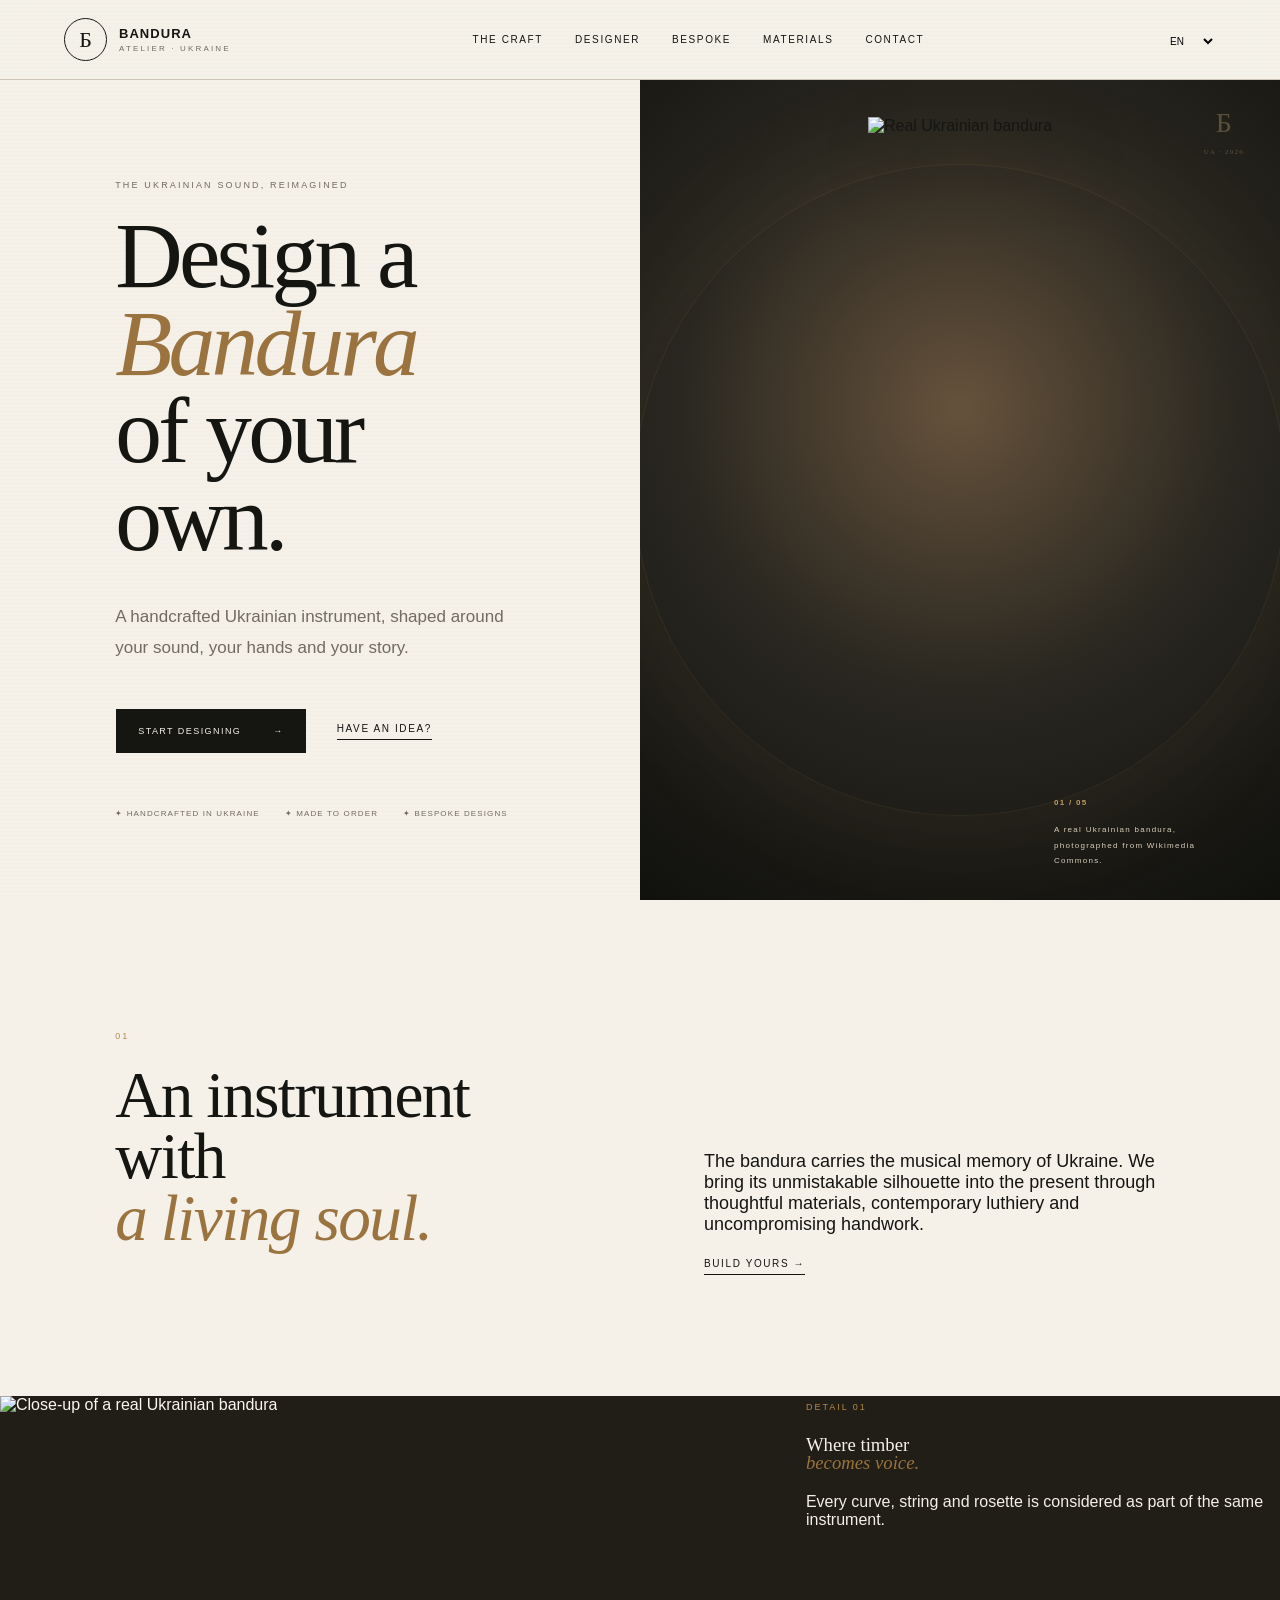
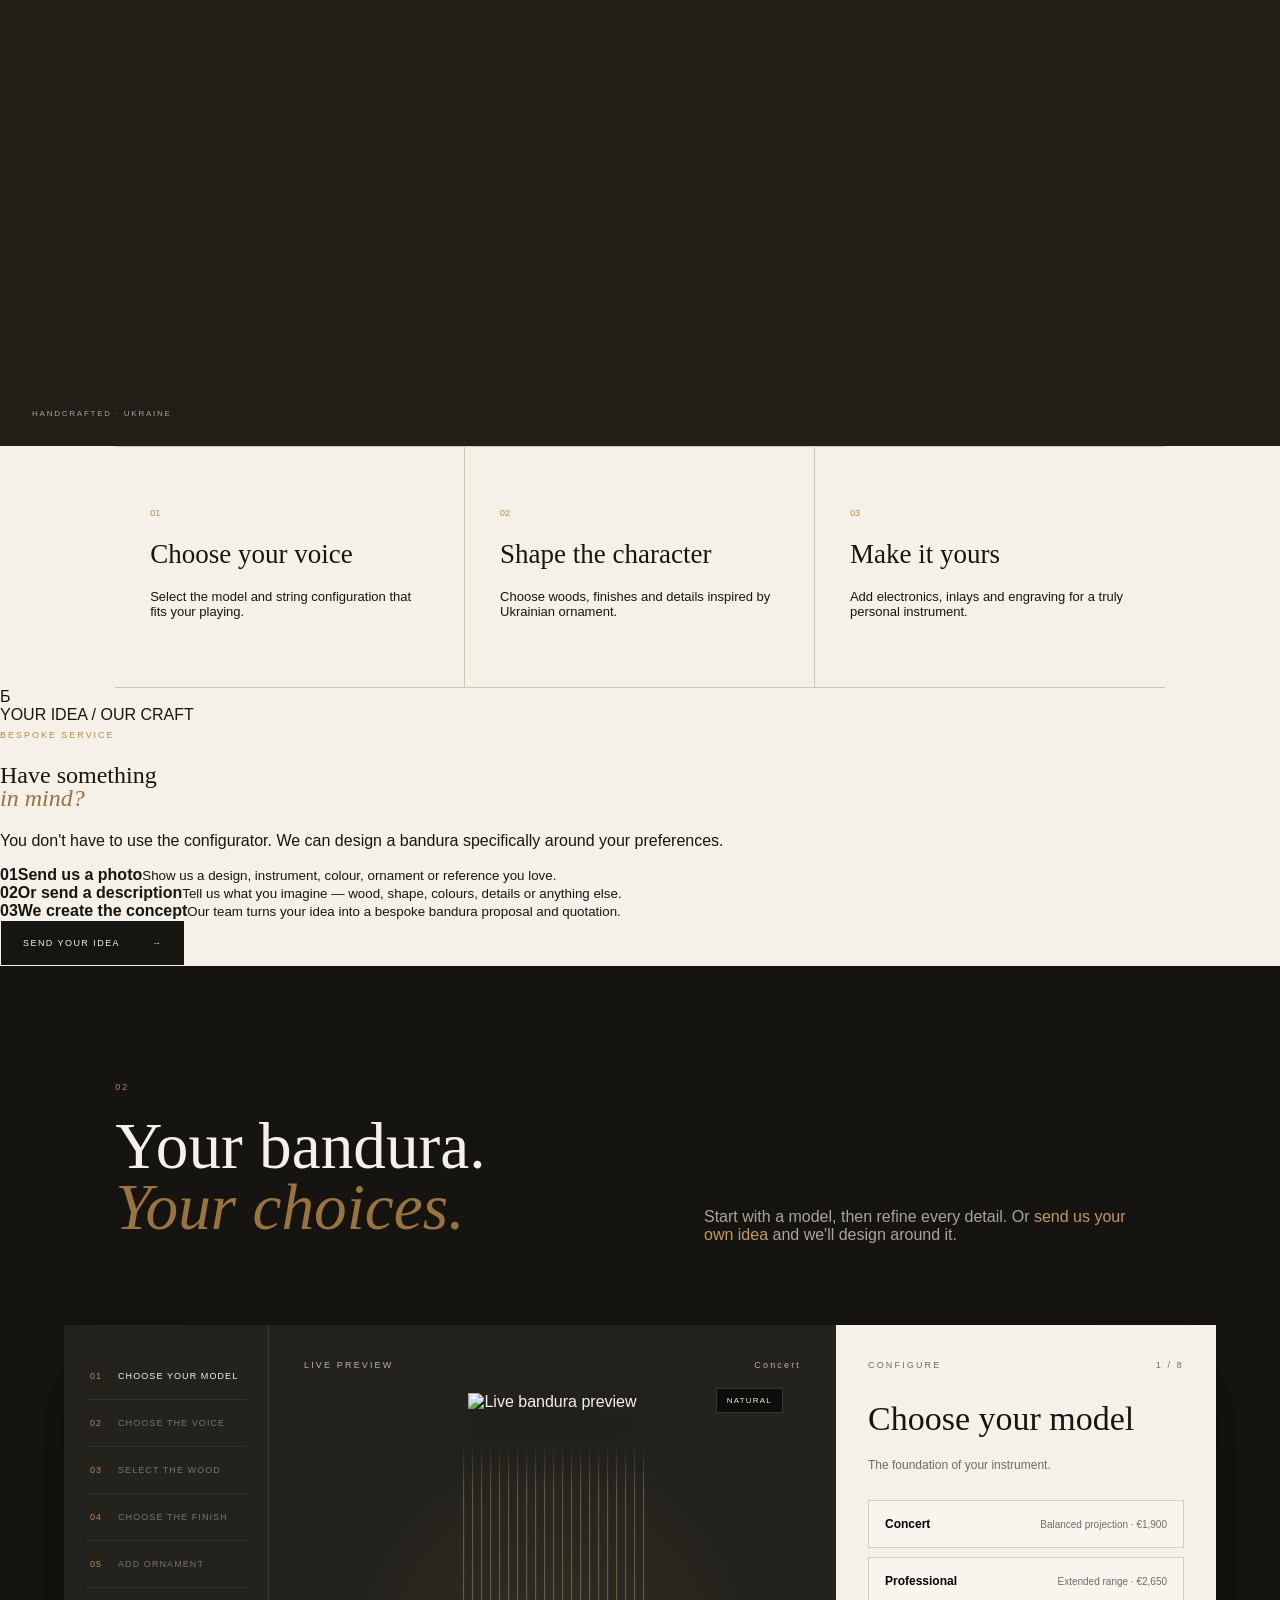
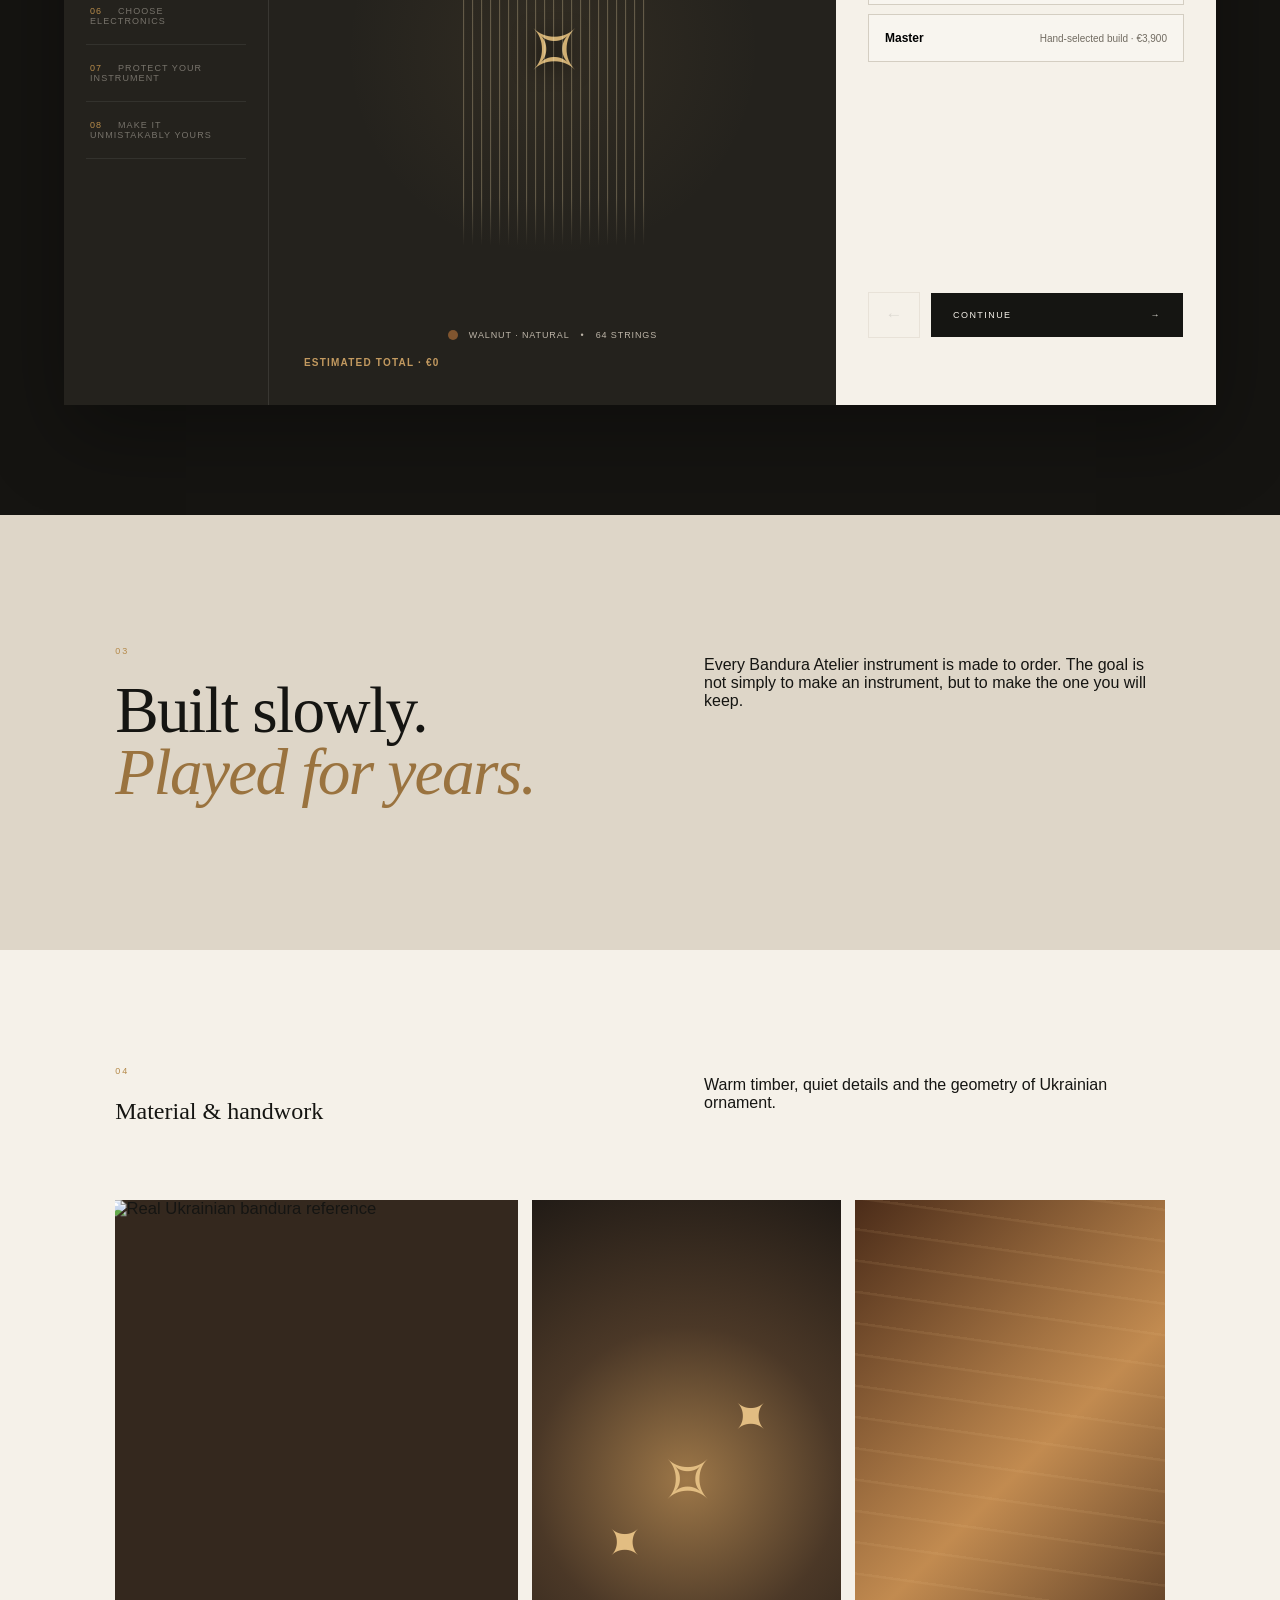
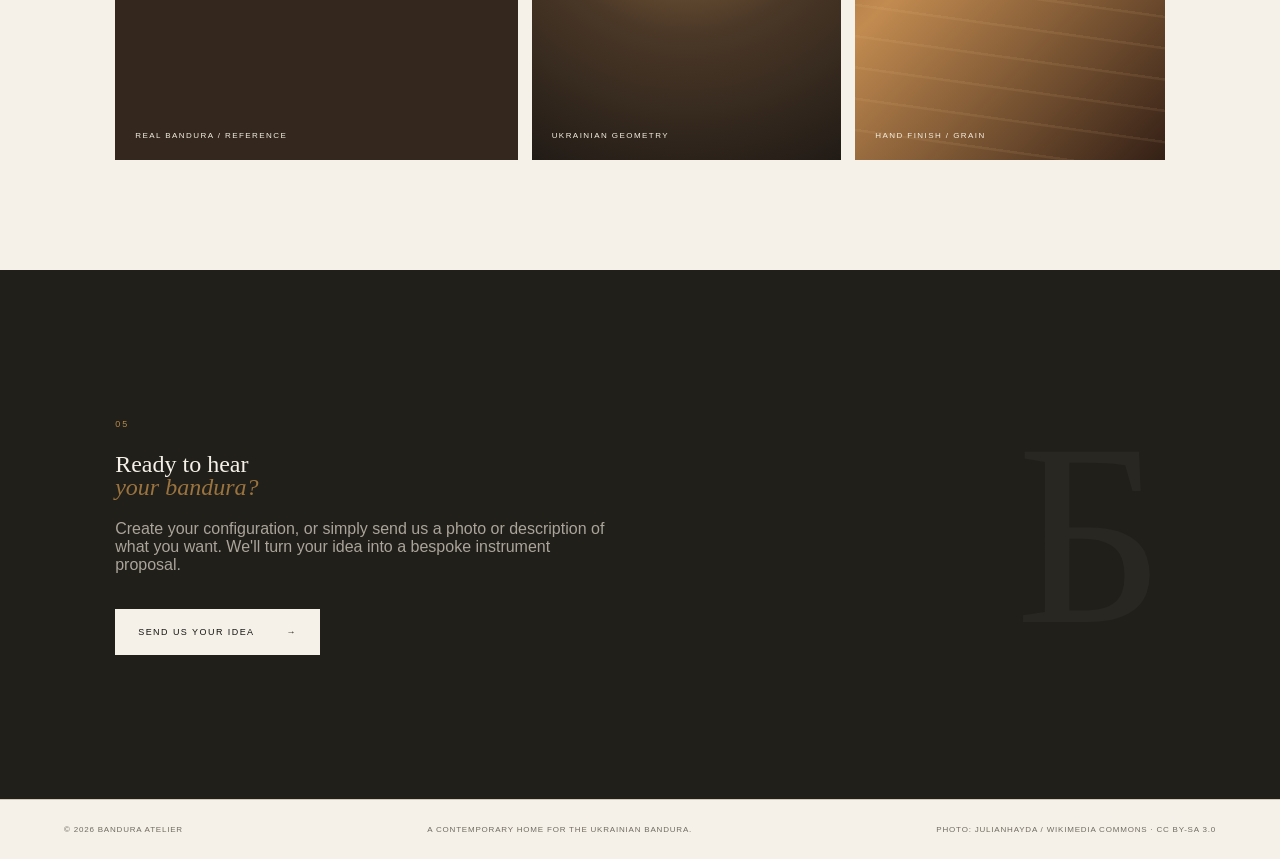
==== index.html @ 43115964 "Enable accessible configurator step focus" ====
<!doctype html><html lang="en" dir="ltr"><head><meta charset="UTF-8"><meta name="viewport" content="width=device-width,initial-scale=1"><meta name="theme-color" content="#151512"><meta name="description" content="Bandura Atelier — bespoke handcrafted Ukrainian banduras designed around you."><title>Bandura Atelier — Bespoke Ukrainian Banduras</title><link rel="preconnect" href="https://fonts.googleapis.com"><link rel="preconnect" href="https://fonts.gstatic.com" crossorigin><link rel="preconnect" href="https://commons.wikimedia.org"><link rel="dns-prefetch" href="//commons.wikimedia.org"><link rel="stylesheet" href="styles.css"><link rel="stylesheet" href="configurator-live.css"><link rel="stylesheet" href="configurator-materials.css"></head><body><header class="topbar"><a class="brand" href="#top"><span class="brand-mark">Б</span><span><b>BANDURA</b><small>ATELIER · UKRAINE</small></span></a><nav><a href="#story">The craft</a><a href="#designer">Designer</a><a href="#bespoke">Bespoke</a><a href="#gallery">Materials</a><a href="#contact">Contact</a></nav><div class="actions"><select id="language" aria-label="Language"><option value="en">EN</option><option value="uk">UA</option><option value="es">ES</option><option value="it">IT</option><option value="fr">FR</option><option value="de">DE</option><option value="zh">中文</option><option value="ja">日本語</option><option value="he">עברית</option></select><button id="menuBtn" aria-label="Open menu" aria-controls="mobileNav" aria-expanded="false">☰</button></div></header><main id="top"><section class="hero"><div class="hero-copy"><span class="eyebrow">THE UKRAINIAN SOUND, REIMAGINED</span><h1>Design a<br><em>Bandura</em><br>of your own.</h1><p>A handcrafted Ukrainian instrument, shaped around your sound, your hands and your story.</p><div class="hero-buttons"><a class="btn primary" href="#designer">Start designing <span>→</span></a><a class="text-link" href="#bespoke">Have an idea?</a></div><div class="hero-meta"><span>✦ Handcrafted in Ukraine</span><span>✦ Made to order</span><span>✦ Bespoke designs</span></div></div><div class="hero-art"><div class="hero-frame"><img src="https://commons.wikimedia.org/wiki/Special:FilePath/Chernihiv-style_bandura.jpg?width=1200" alt="Real Ukrainian bandura" loading="eager" decoding="async" fetchpriority="high"></div><div class="hero-caption"><b>01 / 05</b><span>A real Ukrainian bandura, photographed from Wikimedia Commons.</span></div><div class="hero-stamp">Б<br><small>UA · 2026</small></div></div></section><section class="manifesto" id="story"><div><span class="section-no">01</span><h2>An instrument with<br><em>a living soul.</em></h2></div><div class="manifesto-copy"><p>The bandura carries the musical memory of Ukraine. We bring its unmistakable silhouette into the present through thoughtful materials, contemporary luthiery and uncompromising handwork.</p><a class="arrow-link" href="#designer">Build yours →</a></div></section><section class="editorial-image"><div class="editorial-photo"><img src="https://commons.wikimedia.org/wiki/Special:FilePath/Chernihiv_Bandura3.jpg?width=1600" alt="Close-up of a real Ukrainian bandura" loading="lazy" decoding="async"></div><div class="editorial-note"><span class="section-no">DETAIL 01</span><h3>Where timber<br><em>becomes voice.</em></h3><p>Every curve, string and rosette is considered as part of the same instrument.</p></div></section><section class="features"><article><span>01</span><h3>Choose your voice</h3><p>Select the model and string configuration that fits your playing.</p></article><article><span>02</span><h3>Shape the character</h3><p>Choose woods, finishes and details inspired by Ukrainian ornament.</p></article><article><span>03</span><h3>Make it yours</h3><p>Add electronics, inlays and engraving for a truly personal instrument.</p></article></section><section class="bespoke" id="bespoke"><div class="bespoke-art"><div class="bespoke-lines"></div><div class="bespoke-symbol">Б</div><span>YOUR IDEA / OUR CRAFT</span></div><div class="bespoke-copy"><span class="section-no">BESPOKE SERVICE</span><h2>Have something<br><em>in mind?</em></h2><p>You don't have to use the configurator. We can design a bandura specifically around your preferences.</p><div class="bespoke-steps"><div><b>01</b><span><strong>Send us a photo</strong><small>Show us a design, instrument, colour, ornament or reference you love.</small></span></div><div><b>02</b><span><strong>Or send a description</strong><small>Tell us what you imagine — wood, shape, colours, details or anything else.</small></span></div><div><b>03</b><span><strong>We create the concept</strong><small>Our team turns your idea into a bespoke bandura proposal and quotation.</small></span></div></div><a class="btn primary" href="mailto:atelier@bandura-atelier.com?subject=Bespoke%20Bandura%20Design">Send your idea <span>→</span></a></div></section><section class="designer" id="designer"><div class="designer-head"><div><span class="section-no">02</span><h2>Your bandura.<br><em>Your choices.</em></h2></div><p>Start with a model, then refine every detail. Or <a href="#bespoke" style="color:#c39a60">send us your own idea</a> and we'll design around it.</p></div><div class="designer-grid"><aside class="steps" id="steps"></aside><div class="preview-panel"><div class="preview-label"><span>LIVE PREVIEW</span><span id="modelLabel">Concert</span></div><div class="instrument-card"><div class="preview-orb"></div><img id="previewImage" src="https://commons.wikimedia.org/wiki/Special:FilePath/Chernihiv-style_bandura.jpg?width=1200" alt="Live bandura preview" loading="eager" decoding="async"><div class="preview-custom" aria-hidden="true"></div></div><div class="finish-caption"><i id="finishDot"></i><span id="finishName">Walnut · Natural</span><span>•</span><span id="stringCount">64 strings</span></div></div><aside class="config"><div class="config-top"><span>CONFIGURE</span><span id="stepCounter">1 / 8</span></div><div id="configContent"></div><div class="config-footer"><button class="back" id="backBtn" aria-label="Previous">←</button><button class="btn primary next" id="nextBtn"><span>Continue</span><span>→</span></button></div></aside></div></section><section class="quote-band"><div><span class="section-no">03</span><h2>Built slowly.<br><em>Played for years.</em></h2></div><p>Every Bandura Atelier instrument is made to order. The goal is not simply to make an instrument, but to make the one you will keep.</p></section><section class="gallery" id="gallery"><div class="section-head"><div><span class="section-no">04</span><h2>Material & handwork</h2></div><p>Warm timber, quiet details and the geometry of Ukrainian ornament.</p></div><div class="gallery-grid"><figure class="gallery-card large"><img src="https://commons.wikimedia.org/wiki/Special:FilePath/Chernihiv_Bandura3.jpg?width=1600" alt="Real Ukrainian bandura reference" loading="lazy" decoding="async"><figcaption>REAL BANDURA / REFERENCE</figcaption></figure><figure class="gallery-card detail"><div class="ornament"><span>✦</span><span>✧</span><span>✦</span></div><figcaption>UKRAINIAN GEOMETRY</figcaption></figure><figure class="gallery-card finish"><div class="wood-swatch"></div><figcaption>HAND FINISH / GRAIN</figcaption></figure></div></section><section class="contact" id="contact"><div><span class="section-no">05</span><h2>Ready to hear<br><em>your bandura?</em></h2><p>Create your configuration, or simply send us a photo or description of what you want. We'll turn your idea into a bespoke instrument proposal.</p><a class="btn light" href="mailto:atelier@bandura-atelier.com?subject=My%20Bandura%20Idea">Send us your idea <span>→</span></a></div><div class="contact-seal">Б</div></section></main><footer><span>© 2026 BANDURA ATELIER</span><span>A contemporary home for the Ukrainian bandura.</span><span>Photo: Julianhayda / Wikimedia Commons · CC BY-SA 3.0 / 4.0</span></footer><script src="app.js"></script><script src="bespoke.js"></script><script src="configurator-enhancements.js"></script><script src="configurator-accessibility.js"></script><script src="mobile-nav.js"></script><script src="language-accessibility.js"></script><script src="image-resilience.js"></script><script src="bespoke-accessibility.js"></script><script src="configurator-focus.js"></script></body></html>
---- styles.css ----
:root{--ink:#151512;--paper:#f5f1e9;--gold:#b58a4a;--line:#d0c7b8;--muted:#716b61;--dark:#151411;--dark2:#24221d}*{box-sizing:border-box}html{scroll-behavior:smooth}body{margin:0;background:var(--paper);color:var(--ink);font-family:'DM Sans',sans-serif}body:before{content:'';position:fixed;inset:0;pointer-events:none;z-index:100;background:repeating-linear-gradient(0deg,#00000003 0 1px,transparent 1px 4px);mix-blend-mode:multiply;opacity:.35}a{text-decoration:none;color:inherit}button,select{font:inherit}::selection{background:var(--gold);color:#fff}.topbar{height:80px;padding:0 5vw;display:flex;align-items:center;justify-content:space-between;border-bottom:1px solid var(--line);background:#f5f1e9e8;position:sticky;top:0;z-index:20;backdrop-filter:blur(18px)}.brand{display:flex;gap:12px;align-items:center}.brand b{display:block;font-size:13px;letter-spacing:.08em}.brand small{display:block;font-size:8px;letter-spacing:.27em;color:var(--muted);margin-top:3px}.brand-mark{width:43px;height:43px;border:1px solid;border-radius:50%;display:grid;place-items:center;font-family:'Playfair Display';font-size:22px}.topbar nav{display:flex;gap:32px;font-size:10px;text-transform:uppercase;letter-spacing:.16em}.topbar nav a{position:relative}.topbar nav a:after{content:'';position:absolute;left:0;right:100%;bottom:-8px;height:1px;background:var(--gold);transition:.3s}.topbar nav a:hover:after{right:0}.actions select{border:0;background:transparent;font-size:10px;cursor:pointer}.actions button{display:none;border:0;background:none;font-size:20px}h1,h2,h3{font-family:'Playfair Display',serif;font-weight:500;line-height:.94;margin:22px 0}h1{font-size:clamp(58px,7.3vw,112px);letter-spacing:-.04em}h1 em,h2 em,h3 em{font-style:italic;color:#9a733f}.hero{min-height:calc(100vh - 80px);display:grid;grid-template-columns:1fr 1fr}.hero-copy{padding:9vh 8vw 7vh 9vw;display:flex;flex-direction:column;justify-content:center}.hero-copy>p{max-width:520px;font-size:17px;line-height:1.8;color:var(--muted)}.eyebrow,.config-top,.preview-label{font-size:9px;letter-spacing:.24em;color:var(--muted)}.hero-buttons{display:flex;align-items:center;gap:30px;margin-top:28px}.btn{display:inline-flex;align-items:center;justify-content:space-between;gap:32px;padding:17px 22px;text-transform:uppercase;letter-spacing:.16em;font-size:9px;border:1px solid;transition:.25s}.btn.primary{background:var(--ink);color:var(--paper)}.btn.primary:hover{background:var(--gold);border-color:var(--gold);transform:translateY(-2px)}.btn.light{background:var(--paper);color:var(--ink);border-color:var(--paper)}.text-link,.arrow-link{font-size:10px;text-transform:uppercase;letter-spacing:.16em;border-bottom:1px solid;padding-bottom:5px}.hero-meta{display:flex;gap:25px;margin-top:55px;font-size:8px;text-transform:uppercase;letter-spacing:.14em;color:var(--muted)}.hero-art{background:radial-gradient(circle at 50% 40%,#66523c,#292720 48%,#10100d);position:relative;overflow:hidden;display:grid;place-items:center}.hero-art:before{content:'';position:absolute;width:650px;height:650px;border:1px solid #d0a76c18;border-radius:50%;box-shadow:0 0 140px #c7965a12}.hero-frame{height:91%;width:74%;display:grid;place-items:center;position:relative}.hero-frame img{height:100%;max-width:100%;position:relative;z-index:1;object-fit:contain;filter:drop-shadow(22px 34px 30px #000b);transition:transform .8s cubic-bezier(.2,.8,.2,1)}.hero-frame:hover img{transform:translateY(-12px) rotate(-2deg) scale(1.015)}.hero-caption{position:absolute;bottom:32px;right:36px;color:#d7cdbd;font-size:8px;letter-spacing:.16em;line-height:1.9;max-width:190px;display:flex;gap:12px;flex-direction:column}.hero-caption b{color:#c39a60}.hero-stamp{position:absolute;top:32px;right:36px;color:#d1b27f55;text-align:center;font-family:'Playfair Display';font-size:28px;line-height:.8}.hero-stamp small{font:7px 'DM Sans';letter-spacing:.18em}.section-no{font-size:9px;letter-spacing:.22em;color:var(--gold)}.manifesto,.quote-band{padding:125px 9vw;display:grid;grid-template-columns:1fr 1fr;gap:10vw}.manifesto h2,.quote-band h2{font-size:clamp(44px,5.1vw,76px);letter-spacing:-.025em}.manifesto-copy{align-self:end;max-width:540px}.manifesto-copy p{font-size:18px}.editorial-image{display:grid;grid-template-columns:1.7fr 1fr;min-height:650px;background:#211d17;color:var(--paper)}.editorial-photo{overflow:hidden;position:relative}.editorial-photo:after{content:'HANDCRAFTED · UKRAINE';position:absolute;left:32px;bottom:28px;font-size:8px;letter-spacing:.22em;color:#fff9}.editorial-photo img{width:100%;height:100%;object-fit:cover;transition:transform 1.2s ease;filter:saturate(.88) contrast(1.05)}.editorial-photo:hover img{transform:scale(1.035)}.features{display:grid;grid-template-columns:repeat(3,1fr);border-top:1px solid var(--line);border-bottom:1px solid var(--line);margin:0 9vw}.features article{padding:55px 35px;border-right:1px solid var(--line)}.features article:last-child{border:0}.features article>span{font-size:9px;color:var(--gold)}.features h3{font-size:27px}.features p{font-size:13px}.designer{background:var(--dark);color:var(--paper);padding:110px 5vw}.designer-head{padding:0 4vw 65px;display:grid;grid-template-columns:1fr 1fr;gap:10vw}.designer-head h2{font-size:clamp(44px,5.1vw,76px)}.designer-head p{max-width:450px;align-self:end;color:#aaa49a}.designer-grid{display:grid;grid-template-columns:205px 1fr 380px;min-height:680px;background:var(--dark2);box-shadow:0 30px 80px #0005}.steps{border-right:1px solid #ffffff18;padding:28px 22px}.step{width:100%;padding:18px 4px;border:0;border-bottom:1px solid #ffffff12;background:none;color:#77736b;text-align:left;font-size:9px;text-transform:uppercase;letter-spacing:.12em;cursor:pointer;transition:.2s}.step.active,.step:hover{color:var(--paper)}.step span{display:inline-block;width:28px;color:var(--gold)}.preview-panel{position:relative;padding:35px}.preview-label{display:flex;justify-content:space-between;color:#b9b1a4}.instrument-card{height:560px;display:grid;place-items:center;position:relative;overflow:hidden}.preview-orb{position:absolute;width:430px;height:430px;border-radius:50%;background:radial-gradient(circle,#bd965b18,transparent 68%)}.instrument-card img{height:92%;max-width:92%;filter:drop-shadow(15px 22px 22px #0009);transition:.5s}.finish-caption{display:flex;justify-content:center;gap:11px;align-items:center;font-size:9px;letter-spacing:.1em;text-transform:uppercase;color:#bdb5a8}.finish-caption i{width:10px;height:10px;border-radius:50%;display:block}.config{background:var(--paper);color:var(--ink);padding:35px 32px;display:flex;flex-direction:column}.config-top{display:flex;justify-content:space-between}.option-title{font-family:'Playfair Display';font-size:34px;margin:30px 0 20px}.option-sub{font-size:12px;color:var(--muted);margin-bottom:28px}.options{display:grid;gap:9px}.choice{border:1px solid #d4cec2;background:#f8f5ef;padding:16px;text-align:left;display:flex;justify-content:space-between;align-items:center;cursor:pointer;transition:.2s}.choice:hover,.choice.selected{border-color:var(--gold);background:#eee6d8;transform:translateX(2px)}.choice strong{font-size:12px}.choice small{font-size:10px;color:var(--muted)}.config-footer{margin-top:auto;display:flex;gap:10px;padding-top:30px}.back{width:52px;border:1px solid #d1c9bb;background:transparent;font-size:17px;cursor:pointer}.back:disabled{opacity:.35}.next{flex:1;cursor:pointer}.quote-band{background:#ded6c8}.gallery{padding:110px 9vw}.section-head{padding:0 0 55px;display:grid;grid-template-columns:1fr 1fr;gap:10vw}.section-head p{max-width:450px}.gallery-grid{display:grid;grid-template-columns:1.3fr 1fr 1fr;gap:14px}.gallery-card{min-height:470px;margin:0;position:relative;overflow:hidden;background:#34281e}.gallery-card.large{min-height:560px}.gallery-card img{width:100%;height:100%;object-fit:cover;filter:saturate(.8);transform:scale(1.04);transition:.7s}.gallery-card:hover img{transform:scale(1.01)}.gallery-card figcaption{position:absolute;bottom:20px;left:20px;color:#f5eee1;font-size:8px;letter-spacing:.18em;z-index:2}.gallery-card.detail{background:radial-gradient(circle,#9d7748,#4b3827 48%,#211b16)}.ornament{position:absolute;inset:0;display:grid;place-content:center;gap:16px;text-align:center;color:#e2bd82;font-size:50px;transform:rotate(45deg)}.ornament span:nth-child(2){font-size:75px}.gallery-card.finish{background:linear-gradient(135deg,#4b2c19,#c28b50,#342016)}.wood-swatch{position:absolute;inset:0;background:repeating-linear-gradient(8deg,transparent 0 28px,#f3c99016 29px 31px)}.contact{background:#201f1a;color:var(--paper);padding:115px 9vw;display:flex;justify-content:space-between;align-items:center}.contact>div:first-child{max-width:650px}.contact p{color:#aaa49a;max-width:500px;margin-bottom:35px}.contact-seal{font-family:'Playfair Display';font-size:260px;color:#ffffff09}footer{padding:25px 5vw;display:flex;justify-content:space-between;gap:20px;font-size:8px;letter-spacing:.1em;text-transform:uppercase;color:var(--muted);border-top:1px solid var(--line)}[dir=rtl]{text-align:right}[dir=rtl] .step{text-align:right}@media(max-width:900px){.topbar nav{display:none}.actions button{display:block}.hero{grid-template-columns:1fr}.hero-copy{padding:70px 8vw}.hero-art{min-height:620px}.hero-frame{height:90%;width:85%}.manifesto,.quote-band,.section-head,.designer-head{grid-template-columns:1fr;padding:80px 8vw;gap:25px}.features{grid-template-columns:1fr;margin:0 8vw}.features article{border-right:0;border-bottom:1px solid var(--line)}.editorial-image{grid-template-columns:1fr}.editorial-photo{min-height:480px}.designer{padding:70px 4vw}.designer-grid{grid-template-columns:1fr}.steps{display:flex;overflow:auto;border:0;gap:4px}.step{min-width:150px;border:0}.preview-panel{min-height:540px}.config{min-height:600px}.gallery-grid{grid-template-columns:1fr}.gallery-card,.gallery-card.large{min-height:380px}.contact-seal{display:none}footer{flex-wrap:wrap}}
/* real-photo safety layer */.hero-frame{background-image:url('https://upload.wikimedia.org/wikipedia/commons/5/59/Chernihiv-style_bandura.jpg?v=4');background-repeat:no-repeat;background-position:center;background-size:contain}.hero-frame img{opacity:0;pointer-events:none}.editorial-photo{background-image:url('https://upload.wikimedia.org/wikipedia/commons/5/59/Chernihiv-style_bandura.jpg?v=4');background-repeat:no-repeat;background-position:center;background-size:cover}.editorial-photo img{opacity:0;pointer-events:none}.instrument-card:before{content:'';position:absolute;inset:18px;background-image:url('https://upload.wikimedia.org/wikipedia/commons/5/59/Chernihiv-style_bandura.jpg?v=4');background-repeat:no-repeat;background-position:center;background-size:contain;filter:drop-shadow(15px 22px 22px #0009);transition:filter .45s ease,transform .45s ease}.#previewImage{opacity:0;pointer-events:none}.gallery-card.large{background-image:url('https://upload.wikimedia.org/wikipedia/commons/5/59/Chernihiv-style_bandura.jpg?v=4');background-repeat:no-repeat;background-position:center;background-size:cover}.gallery-card.large img{opacity:0;pointer-events:none}
/* live configurator overlays */.preview-custom{position:absolute;inset:0;z-index:4;pointer-events:none;overflow:hidden}.preview-ornament{position:absolute;left:50%;top:50%;transform:translate(-50%,-50%) rotate(45deg);font-family:'Playfair Display',serif;font-size:76px;color:#e6c17d;mix-blend-mode:screen;text-shadow:0 4px 22px #000;opacity:.88;transition:.35s}.preview-strings{position:absolute;left:50%;top:13%;width:38%;height:72%;transform:translateX(-50%);background:repeating-linear-gradient(90deg,transparent 0 4px,#f5dfae 4.7px 5.4px,transparent 6px 9px);opacity:var(--string-opacity,.28);mix-blend-mode:screen;mask-image:linear-gradient(180deg,transparent,#000 12%,#000 88%,transparent);-webkit-mask-image:linear-gradient(180deg,transparent,#000 12%,#000 88%,transparent);transition:opacity .35s}.preview-finish{position:absolute;right:18px;top:18px;padding:7px 10px;border:1px solid #ffffff2b;background:#0009;color:#eee5d7;font-size:8px;letter-spacing:.15em;text-transform:uppercase;backdrop-filter:blur(8px)}.preview-badges{position:absolute;left:18px;bottom:18px;display:flex;gap:6px;flex-wrap:wrap;max-width:70%}.preview-badge{padding:7px 9px;background:var(--gold);color:var(--ink);font-size:7px;letter-spacing:.11em;text-transform:uppercase}.instrument-card.finish-honey:before{filter:sepia(.38) saturate(1.35) brightness(.98) drop-shadow(15px 22px 22px #0009)}.instrument-card.finish-dark:before{filter:sepia(.28) saturate(1.05) brightness(.72) contrast(1.08) drop-shadow(15px 22px 22px #0009)}.instrument-card.finish-black:before{filter:grayscale(.75) brightness(.55) contrast(1.12) drop-shadow(15px 22px 22px #0009)}.instrument-card.ornament-minimal .preview-ornament{opacity:.2;font-size:48px}.instrument-card.ornament-tryzub .preview-ornament{font-size:92px}.instrument-card.ornament-vyshyvanka .preview-ornament{font-size:84px;text-shadow:0 0 14px #e6c17d}.instrument-card.ornament-petrykivka .preview-ornament{font-size:100px;color:#d99569}.instrument-card.ornament-custom .preview-ornament{font-size:70px}.instrument-card.model-professional:before{transform:scale(.98)}.instrument-card.model-master:before{transform:scale(1.04)}@media(max-width:900px){.instrument-card:before{inset:10px}.preview-strings{width:44%}.preview-badges{max-width:78%}}
/* keyboard accessibility and reduced motion */a:focus-visible,button:focus-visible,select:focus-visible{outline:2px solid var(--gold);outline-offset:4px}.choice:focus-visible{border-color:var(--gold);box-shadow:0 0 0 2px #b58a4a55}.step:focus-visible{outline:2px solid var(--gold);outline-offset:-2px;color:var(--paper)}.back:focus-visible,.next:focus-visible{outline:2px solid var(--gold);outline-offset:3px}@media(prefers-reduced-motion:reduce){html{scroll-behavior:auto}*,*:before,*:after{scroll-behavior:auto!important;transition-duration:.01ms!important;animation-duration:.01ms!important;animation-iteration-count:1!important}.hero-frame:hover img,.instrument-card img:hover,.editorial-photo:hover img,.gallery-card:hover img{transform:none}}
/* performance: use the existing resilient <img> elements as the single photographic source instead of duplicate CSS backgrounds. */.hero-frame{background-image:none}.hero-frame img{opacity:1;pointer-events:auto}.editorial-photo{background-image:none}.editorial-photo img{opacity:1;pointer-events:auto}.instrument-card:before{content:none}.instrument-card #previewImage{opacity:1;pointer-events:auto;position:relative;z-index:2}.gallery-card.large{background-image:none}.gallery-card.large img{opacity:1;pointer-events:auto}.instrument-card[data-model="professional"] #previewImage{transform:scale(.985)}.instrument-card[data-model="master"] #previewImage{transform:scale(1.035)}@media(prefers-reduced-motion:reduce){.instrument-card #previewImage{transition:none}}
---- configurator-live.css ----
.config-visual-layer{position:absolute;inset:0;z-index:5;pointer-events:none;overflow:hidden}.preview-string-field{position:absolute;left:50%;top:12%;width:42%;height:76%;transform:translateX(-50%);background:repeating-linear-gradient(90deg,transparent 0 4px,rgba(245,223,174,.62) 4.7px 5.35px,transparent 6px 9px);opacity:.22;mix-blend-mode:screen;mask-image:linear-gradient(180deg,transparent,#000 10%,#000 90%,transparent);-webkit-mask-image:linear-gradient(180deg,transparent,#000 10%,#000 90%,transparent);transition:opacity .35s,transform .35s}.instrument-card[data-strings="55-strings"] .preview-string-field{opacity:.15;transform:translateX(-50%) scaleX(.82)}.instrument-card[data-strings="68-strings"] .preview-string-field{opacity:.3;transform:translateX(-50%) scaleX(1.12)}.preview-ornament{position:absolute;left:50%;top:50%;transform:translate(-50%,-50%) rotate(45deg);font-family:'Playfair Display',serif;font-size:78px;color:#e6c17d;mix-blend-mode:screen;text-shadow:0 4px 22px #000;opacity:.88;transition:.35s}.instrument-card[data-ornament="tryzub"] .preview-ornament{font-size:96px}.instrument-card[data-ornament="vyshyvanka"] .preview-ornament{font-size:88px;text-shadow:0 0 16px #e6c17d}.instrument-card[data-ornament="petrykivka"] .preview-ornament{font-size:104px;color:#d99569}.preview-ornament-custom{font-size:86px!important;border:1px solid #e6c17d55;border-radius:50%;width:78px;height:78px;display:grid;place-items:center}.preview-pickup{position:absolute;left:50%;bottom:27%;transform:translateX(-50%);width:22px;height:22px;border-radius:50%;border:2px solid #ead6ae;color:#ead6ae;background:#181611;box-shadow:0 0 0 7px #ead6ae18,0 0 24px #000;display:grid;place-items:center;font-size:8px}.preview-pickup-acoustic-pickup{width:34px;height:10px;border-radius:4px;bottom:28%}.preview-pickup-studio-system{width:26px;height:26px;border-radius:50%;box-shadow:0 0 0 5px #ead6ae22,0 0 0 9px #ead6ae11,0 0 24px #000}.preview-pickup i{display:block;width:5px;height:5px;border-radius:50%;background:#ead6ae}.preview-pickup-acoustic-pickup i{width:18px;height:2px;border-radius:1px}.preview-pickup-studio-system i{width:7px;height:7px}.preview-engraving{position:absolute;left:50%;bottom:22%;transform:translateX(-50%);font-family:'Playfair Display',serif;font-size:32px;color:#f0d7a2;text-shadow:0 2px 8px #000;opacity:.85}.preview-badges{position:absolute;left:18px;bottom:18px;display:flex;gap:6px;flex-wrap:wrap;max-width:78%;align-items:flex-end}.preview-badge{padding:6px 8px;border:1px solid #ffffff26;background:#0e0d0be6;color:#eee5d7;font-size:7px;letter-spacing:.1em;text-transform:uppercase;backdrop-filter:blur(7px);transition:opacity .25s,transform .25s}.preview-badge-model{border-color:#c39a60}.preview-badge-wood{border-color:#9d7650}.preview-badge-finish{border-color:#d5b27a}.preview-case{position:absolute;inset:8% 17%;border:1px solid #ead6ae55;border-radius:18% 18% 12% 12%;box-shadow:inset 0 0 0 5px #0e0d0b55,0 0 28px #0007;opacity:.75}.preview-case-hard-case{border-width:3px;box-shadow:inset 0 0 0 7px #ead6ae22,0 0 30px #0009}.preview-case-soft-case{border-style:dashed;opacity:.55}.preview-model-marker{position:absolute;left:50%;top:5%;width:14%;height:2px;transform:translateX(-50%);background:#c39a60;opacity:.75}.preview-model-professional{width:18%}.preview-model-master{width:22%;height:3px;box-shadow:0 0 14px #c39a60}.instrument-card[data-finish="honey"]:before{filter:brightness(1.02) saturate(1.12) drop-shadow(15px 22px 22px #0009)}.instrument-card[data-finish="dark-walnut"]:before{filter:brightness(.76) contrast(1.06) sepia(.12) drop-shadow(15px 22px 22px #0009)}.instrument-card[data-finish="black"]:before{filter:grayscale(.65) brightness(.58) contrast(1.12) drop-shadow(15px 22px 22px #0009)}.instrument-card[data-model="professional"]:before{transform:scale(.99)}.instrument-card[data-model="master"]:before{transform:scale(1.045)}@media(max-width:900px){.preview-badges{left:12px;bottom:12px;max-width:88%}.preview-badge{font-size:6px;padding:5px 7px}.preview-ornament{font-size:62px}.preview-pickup{bottom:25%}.preview-engraving{bottom:19%}.preview-case{inset:7% 12%}}@media(prefers-reduced-motion:reduce){.preview-string-field,.preview-ornament,.preview-badge{transition:none}}
---- configurator-materials.css ----
/* Visible material layer: the real instrument is rendered by .instrument-card::before. */
.instrument-card::before{transition:filter .45s ease,transform .45s ease}
.instrument-card[data-wood="walnut"]::before{filter:sepia(.18) saturate(1.15) brightness(.92) drop-shadow(15px 22px 22px #0009)}
.instrument-card[data-wood="maple"]::before{filter:sepia(.05) saturate(.72) brightness(1.12) drop-shadow(15px 22px 22px #0009)}
.instrument-card[data-wood="cherry"]::before{filter:sepia(.35) saturate(1.55) hue-rotate(-12deg) brightness(.92) drop-shadow(15px 22px 22px #0009)}
.instrument-card[data-wood="ash"]::before{filter:sepia(.08) saturate(.55) brightness(1.08) drop-shadow(15px 22px 22px #0009)}
.instrument-card[data-wood="wenge"]::before{filter:sepia(.25) saturate(.8) brightness(.62) drop-shadow(15px 22px 22px #0009)}
.instrument-card[data-wood="walnut"][data-finish="honey"]::before{filter:sepia(.18) saturate(1.28) brightness(1.02) drop-shadow(15px 22px 22px #0009)}
.instrument-card[data-wood="maple"][data-finish="honey"]::before{filter:sepia(.05) saturate(.88) brightness(1.14) drop-shadow(15px 22px 22px #0009)}
.instrument-card[data-wood="cherry"][data-finish="honey"]::before{filter:sepia(.38) saturate(1.6) brightness(1) drop-shadow(15px 22px 22px #0009)}
.instrument-card[data-wood="ash"][data-finish="honey"]::before{filter:sepia(.08) saturate(.7) brightness(1.12) drop-shadow(15px 22px 22px #0009)}
.instrument-card[data-wood="wenge"][data-finish="honey"]::before{filter:sepia(.25) saturate(.92) brightness(.68) drop-shadow(15px 22px 22px #0009)}
.instrument-card[data-wood][data-finish="dark-walnut"]::before{filter:sepia(.22) saturate(.92) brightness(.72) contrast(1.08) drop-shadow(15px 22px 22px #0009)}
.instrument-card[data-wood][data-finish="black"]::before{filter:grayscale(.68) brightness(.55) contrast(1.12) drop-shadow(15px 22px 22px #0009)}
@media(prefers-reduced-motion:reduce){.instrument-card::before{transition:none}}
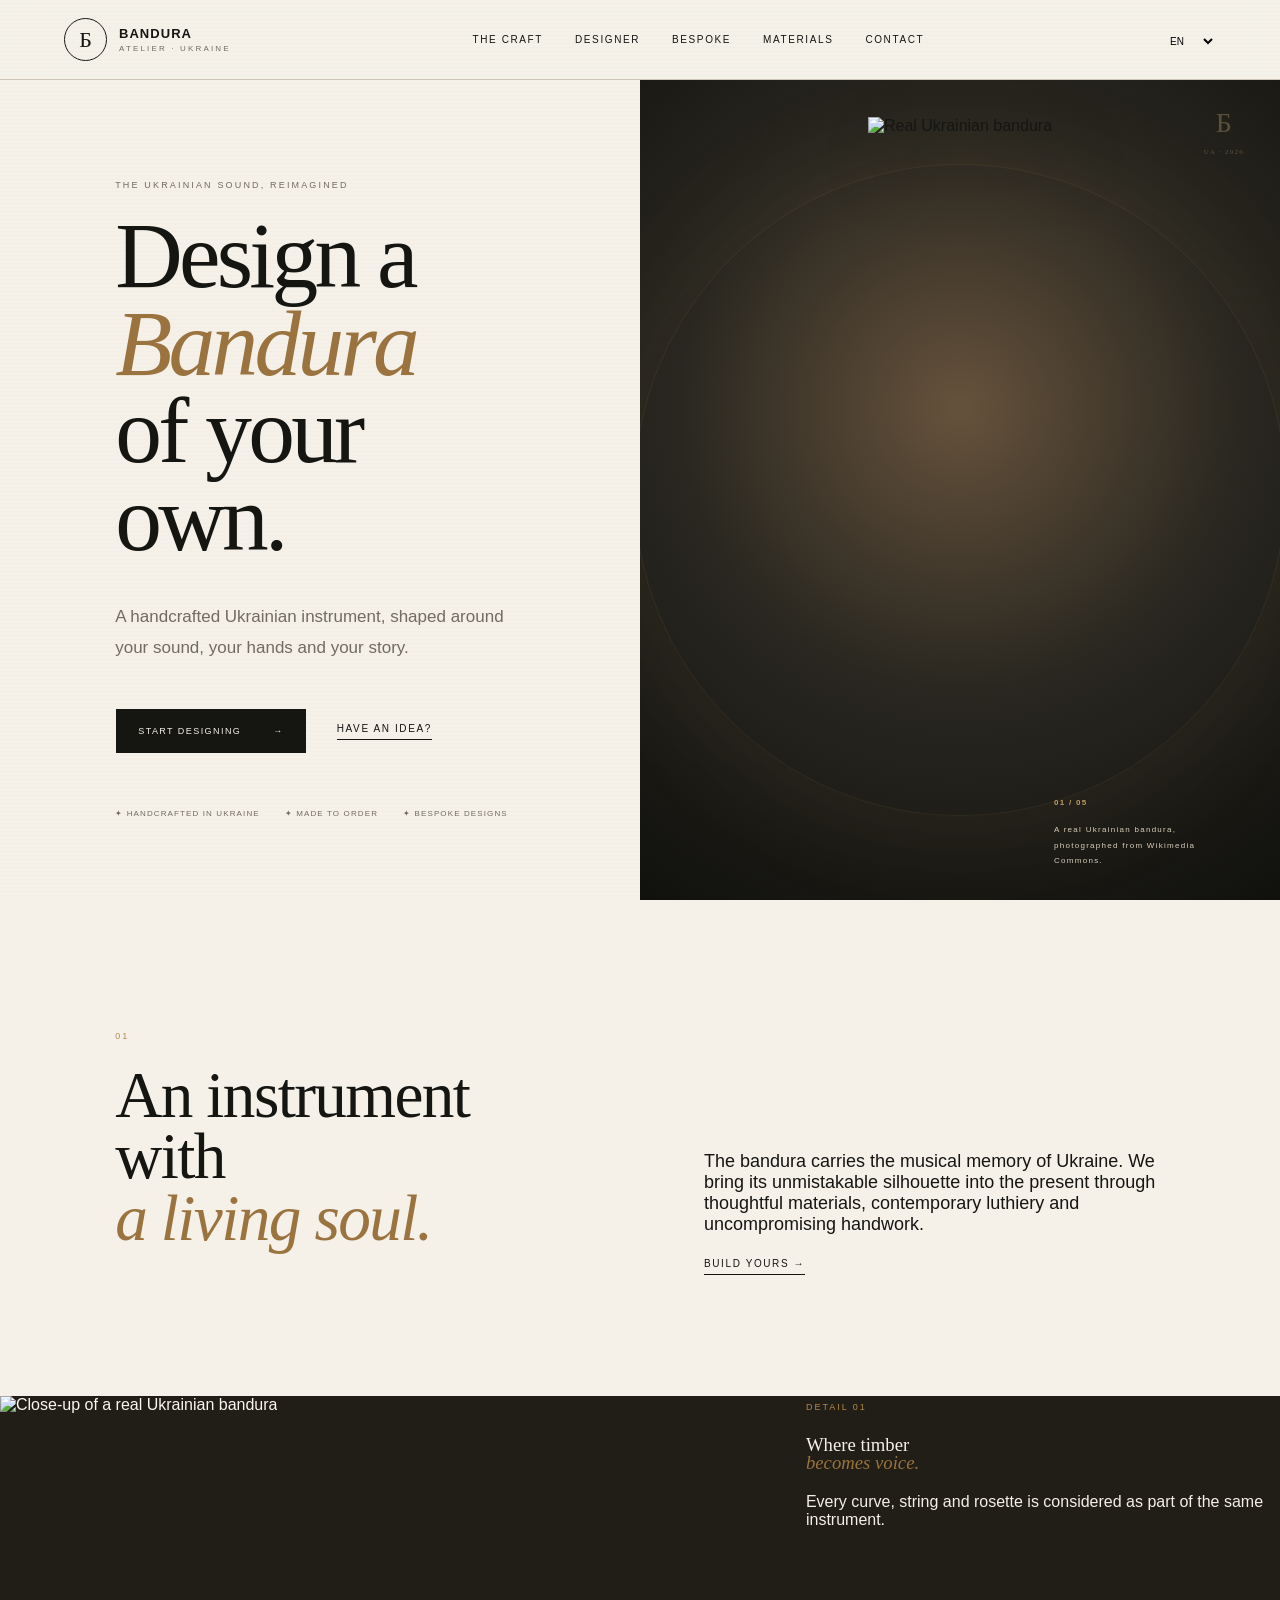
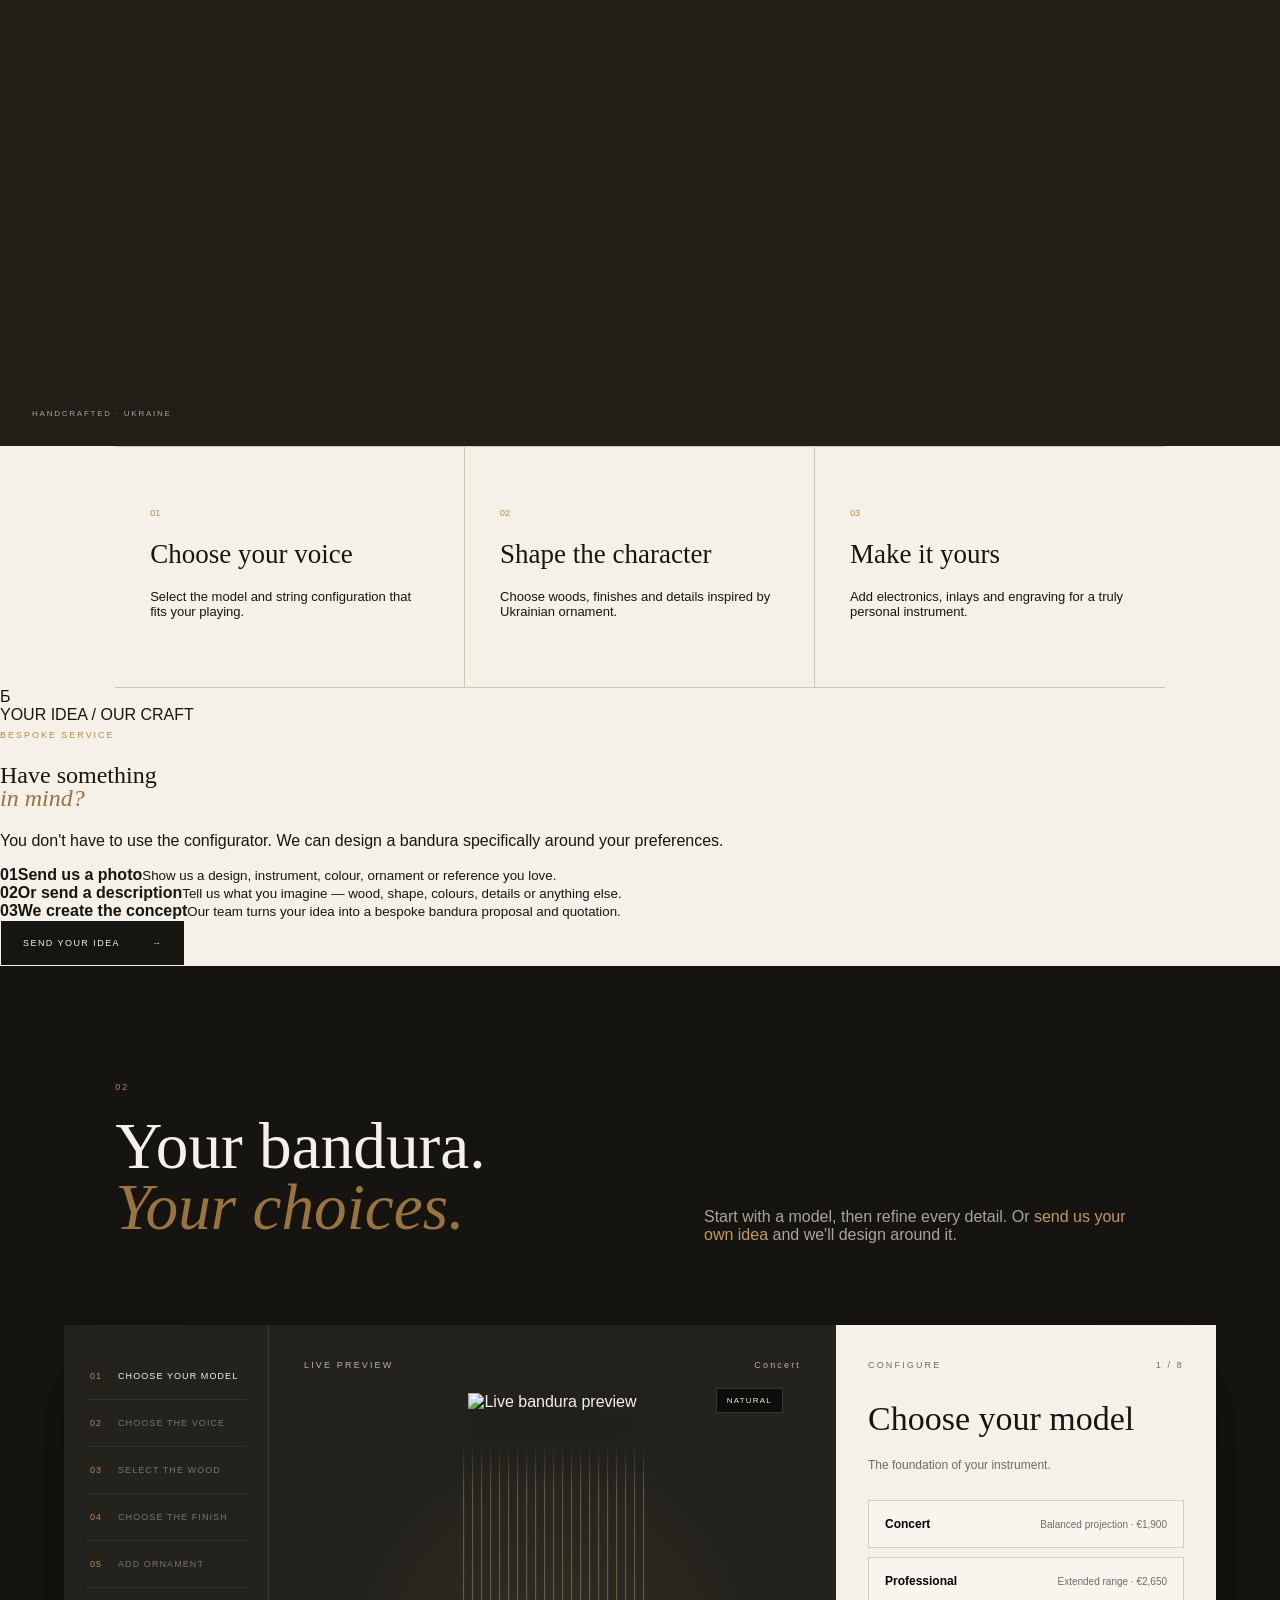
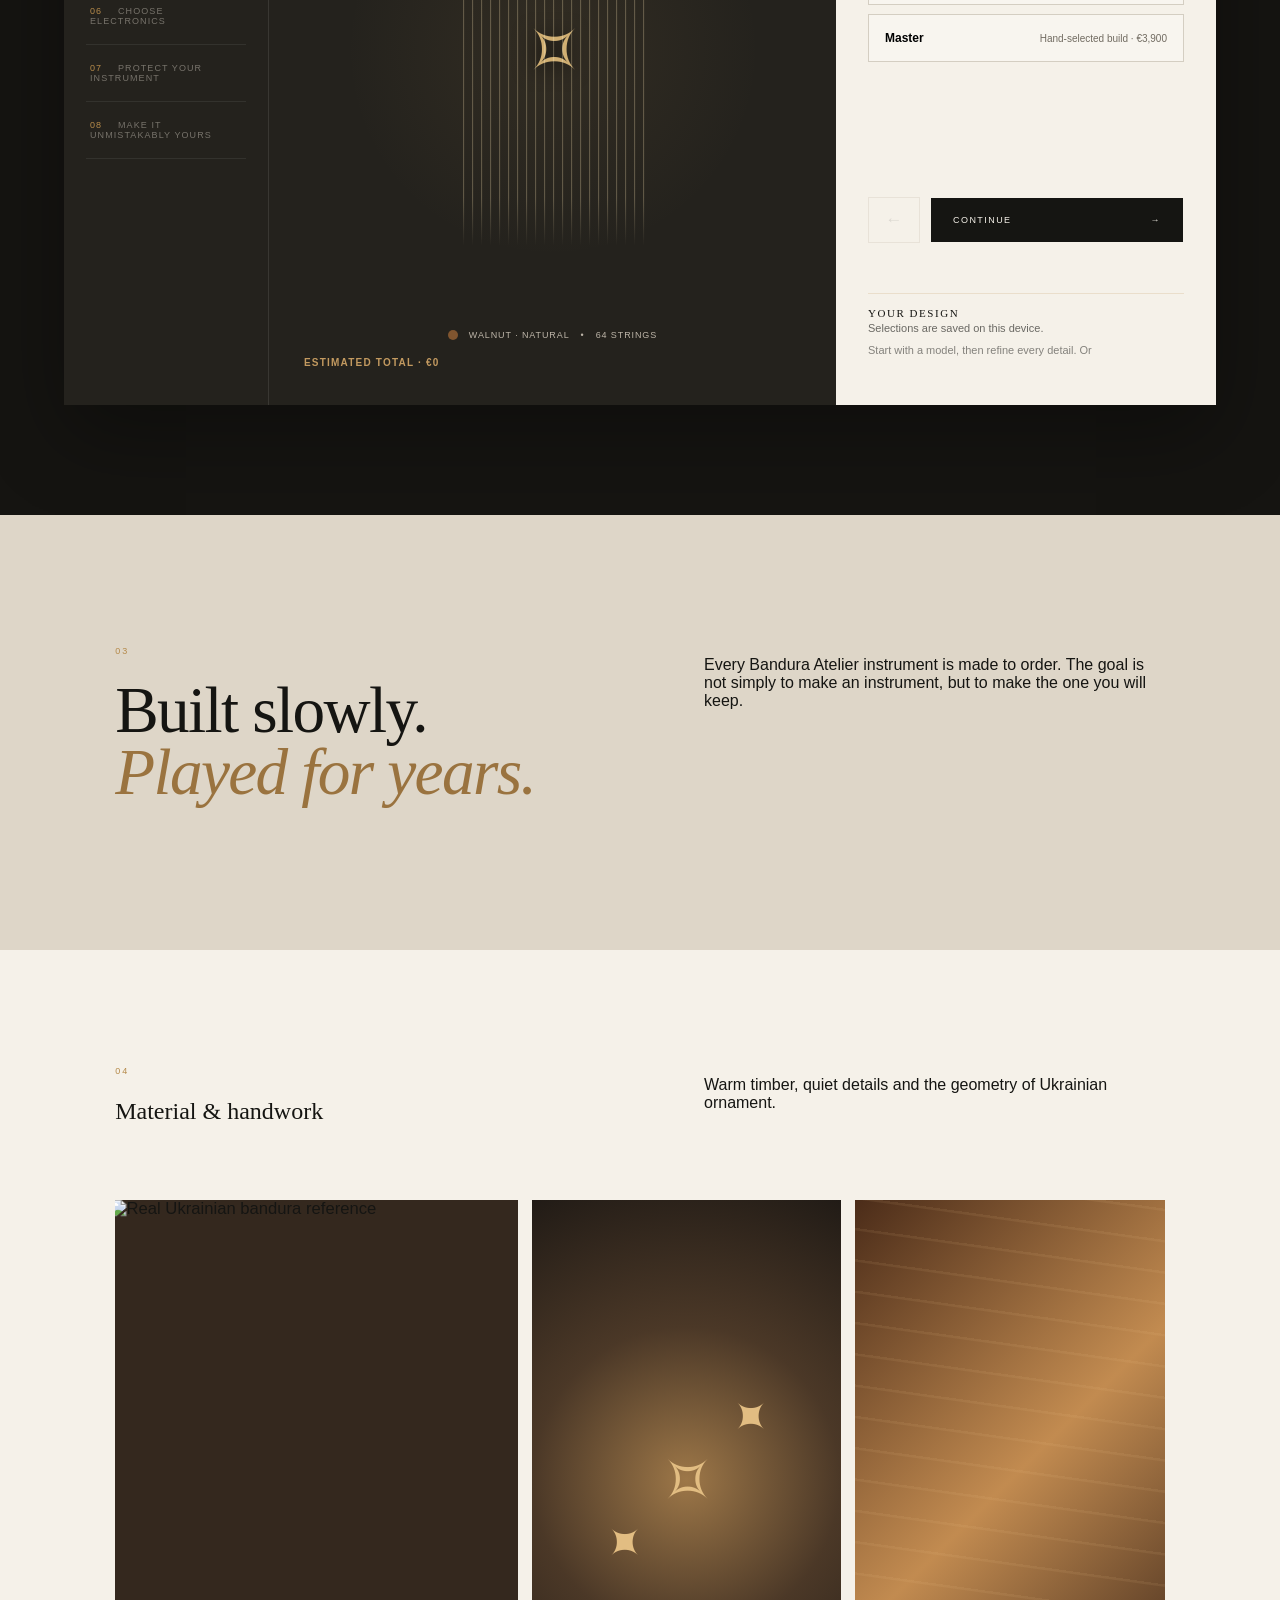
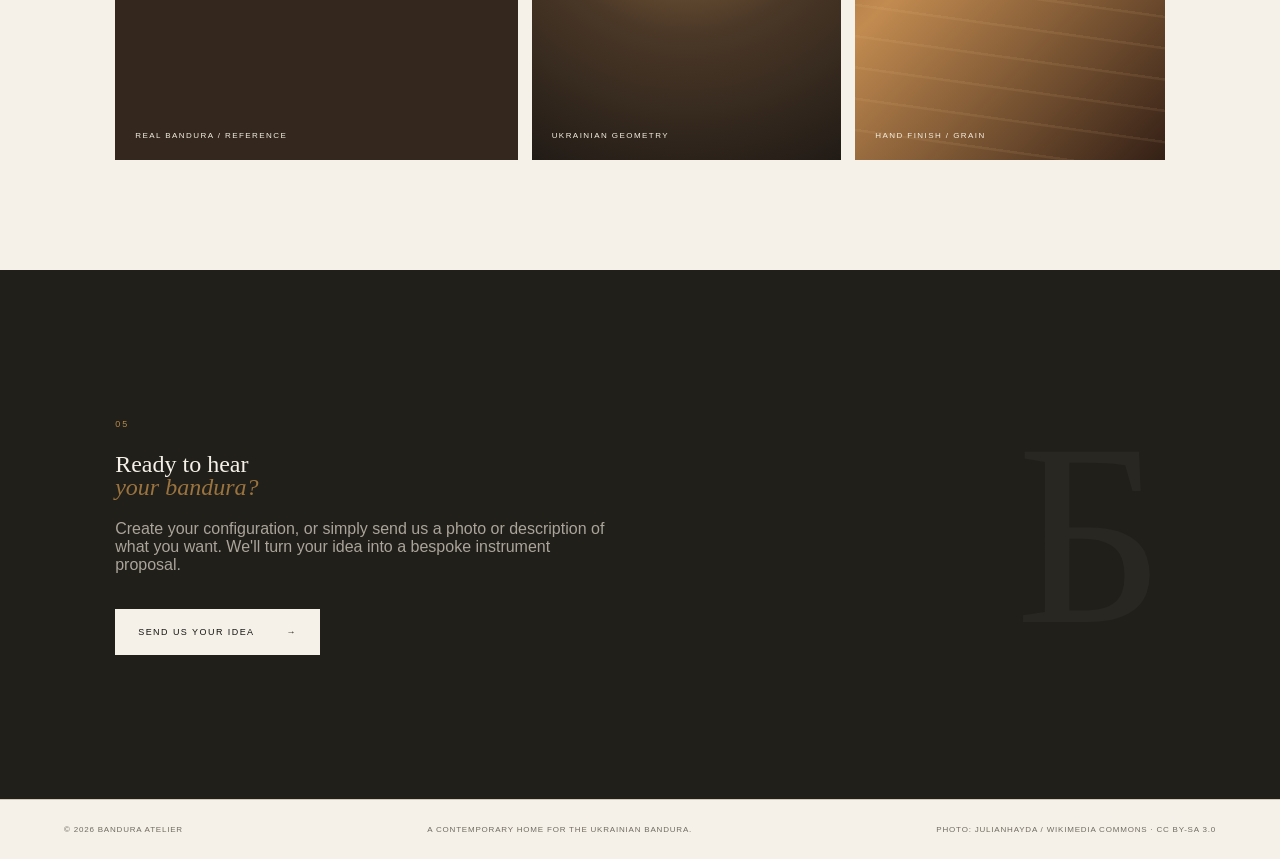
==== commit 0d47fee1: "Load persistent configurator design summary" ====
--- a/index.html
+++ b/index.html
@@ -1 +1 @@
-<!doctype html><html lang="en" dir="ltr"><head><meta charset="UTF-8"><meta name="viewport" content="width=device-width,initial-scale=1"><meta name="theme-color" content="#151512"><meta name="description" content="Bandura Atelier — bespoke handcrafted Ukrainian banduras designed around you."><title>Bandura Atelier — Bespoke Ukrainian Banduras</title><link rel="preconnect" href="https://fonts.googleapis.com"><link rel="preconnect" href="https://fonts.gstatic.com" crossorigin><link rel="preconnect" href="https://commons.wikimedia.org"><link rel="dns-prefetch" href="//commons.wikimedia.org"><link rel="stylesheet" href="styles.css"><link rel="stylesheet" href="configurator-live.css"><link rel="stylesheet" href="configurator-materials.css"></head><body><header class="topbar"><a class="brand" href="#top"><span class="brand-mark">Б</span><span><b>BANDURA</b><small>ATELIER · UKRAINE</small></span></a><nav><a href="#story">The craft</a><a href="#designer">Designer</a><a href="#bespoke">Bespoke</a><a href="#gallery">Materials</a><a href="#contact">Contact</a></nav><div class="actions"><select id="language" aria-label="Language"><option value="en">EN</option><option value="uk">UA</option><option value="es">ES</option><option value="it">IT</option><option value="fr">FR</option><option value="de">DE</option><option value="zh">中文</option><option value="ja">日本語</option><option value="he">עברית</option></select><button id="menuBtn" aria-label="Open menu" aria-controls="mobileNav" aria-expanded="false">☰</button></div></header><main id="top"><section class="hero"><div class="hero-copy"><span class="eyebrow">THE UKRAINIAN SOUND, REIMAGINED</span><h1>Design a<br><em>Bandura</em><br>of your own.</h1><p>A handcrafted Ukrainian instrument, shaped around your sound, your hands and your story.</p><div class="hero-buttons"><a class="btn primary" href="#designer">Start designing <span>→</span></a><a class="text-link" href="#bespoke">Have an idea?</a></div><div class="hero-meta"><span>✦ Handcrafted in Ukraine</span><span>✦ Made to order</span><span>✦ Bespoke designs</span></div></div><div class="hero-art"><div class="hero-frame"><img src="https://commons.wikimedia.org/wiki/Special:FilePath/Chernihiv-style_bandura.jpg?width=1200" alt="Real Ukrainian bandura" loading="eager" decoding="async" fetchpriority="high"></div><div class="hero-caption"><b>01 / 05</b><span>A real Ukrainian bandura, photographed from Wikimedia Commons.</span></div><div class="hero-stamp">Б<br><small>UA · 2026</small></div></div></section><section class="manifesto" id="story"><div><span class="section-no">01</span><h2>An instrument with<br><em>a living soul.</em></h2></div><div class="manifesto-copy"><p>The bandura carries the musical memory of Ukraine. We bring its unmistakable silhouette into the present through thoughtful materials, contemporary luthiery and uncompromising handwork.</p><a class="arrow-link" href="#designer">Build yours →</a></div></section><section class="editorial-image"><div class="editorial-photo"><img src="https://commons.wikimedia.org/wiki/Special:FilePath/Chernihiv_Bandura3.jpg?width=1600" alt="Close-up of a real Ukrainian bandura" loading="lazy" decoding="async"></div><div class="editorial-note"><span class="section-no">DETAIL 01</span><h3>Where timber<br><em>becomes voice.</em></h3><p>Every curve, string and rosette is considered as part of the same instrument.</p></div></section><section class="features"><article><span>01</span><h3>Choose your voice</h3><p>Select the model and string configuration that fits your playing.</p></article><article><span>02</span><h3>Shape the character</h3><p>Choose woods, finishes and details inspired by Ukrainian ornament.</p></article><article><span>03</span><h3>Make it yours</h3><p>Add electronics, inlays and engraving for a truly personal instrument.</p></article></section><section class="bespoke" id="bespoke"><div class="bespoke-art"><div class="bespoke-lines"></div><div class="bespoke-symbol">Б</div><span>YOUR IDEA / OUR CRAFT</span></div><div class="bespoke-copy"><span class="section-no">BESPOKE SERVICE</span><h2>Have something<br><em>in mind?</em></h2><p>You don't have to use the configurator. We can design a bandura specifically around your preferences.</p><div class="bespoke-steps"><div><b>01</b><span><strong>Send us a photo</strong><small>Show us a design, instrument, colour, ornament or reference you love.</small></span></div><div><b>02</b><span><strong>Or send a description</strong><small>Tell us what you imagine — wood, shape, colours, details or anything else.</small></span></div><div><b>03</b><span><strong>We create the concept</strong><small>Our team turns your idea into a bespoke bandura proposal and quotation.</small></span></div></div><a class="btn primary" href="mailto:atelier@bandura-atelier.com?subject=Bespoke%20Bandura%20Design">Send your idea <span>→</span></a></div></section><section class="designer" id="designer"><div class="designer-head"><div><span class="section-no">02</span><h2>Your bandura.<br><em>Your choices.</em></h2></div><p>Start with a model, then refine every detail. Or <a href="#bespoke" style="color:#c39a60">send us your own idea</a> and we'll design around it.</p></div><div class="designer-grid"><aside class="steps" id="steps"></aside><div class="preview-panel"><div class="preview-label"><span>LIVE PREVIEW</span><span id="modelLabel">Concert</span></div><div class="instrument-card"><div class="preview-orb"></div><img id="previewImage" src="https://commons.wikimedia.org/wiki/Special:FilePath/Chernihiv-style_bandura.jpg?width=1200" alt="Live bandura preview" loading="eager" decoding="async"><div class="preview-custom" aria-hidden="true"></div></div><div class="finish-caption"><i id="finishDot"></i><span id="finishName">Walnut · Natural</span><span>•</span><span id="stringCount">64 strings</span></div></div><aside class="config"><div class="config-top"><span>CONFIGURE</span><span id="stepCounter">1 / 8</span></div><div id="configContent"></div><div class="config-footer"><button class="back" id="backBtn" aria-label="Previous">←</button><button class="btn primary next" id="nextBtn"><span>Continue</span><span>→</span></button></div></aside></div></section><section class="quote-band"><div><span class="section-no">03</span><h2>Built slowly.<br><em>Played for years.</em></h2></div><p>Every Bandura Atelier instrument is made to order. The goal is not simply to make an instrument, but to make the one you will keep.</p></section><section class="gallery" id="gallery"><div class="section-head"><div><span class="section-no">04</span><h2>Material & handwork</h2></div><p>Warm timber, quiet details and the geometry of Ukrainian ornament.</p></div><div class="gallery-grid"><figure class="gallery-card large"><img src="https://commons.wikimedia.org/wiki/Special:FilePath/Chernihiv_Bandura3.jpg?width=1600" alt="Real Ukrainian bandura reference" loading="lazy" decoding="async"><figcaption>REAL BANDURA / REFERENCE</figcaption></figure><figure class="gallery-card detail"><div class="ornament"><span>✦</span><span>✧</span><span>✦</span></div><figcaption>UKRAINIAN GEOMETRY</figcaption></figure><figure class="gallery-card finish"><div class="wood-swatch"></div><figcaption>HAND FINISH / GRAIN</figcaption></figure></div></section><section class="contact" id="contact"><div><span class="section-no">05</span><h2>Ready to hear<br><em>your bandura?</em></h2><p>Create your configuration, or simply send us a photo or description of what you want. We'll turn your idea into a bespoke instrument proposal.</p><a class="btn light" href="mailto:atelier@bandura-atelier.com?subject=My%20Bandura%20Idea">Send us your idea <span>→</span></a></div><div class="contact-seal">Б</div></section></main><footer><span>© 2026 BANDURA ATELIER</span><span>A contemporary home for the Ukrainian bandura.</span><span>Photo: Julianhayda / Wikimedia Commons · CC BY-SA 3.0 / 4.0</span></footer><script src="app.js"></script><script src="bespoke.js"></script><script src="configurator-enhancements.js"></script><script src="configurator-accessibility.js"></script><script src="mobile-nav.js"></script><script src="language-accessibility.js"></script><script src="image-resilience.js"></script><script src="bespoke-accessibility.js"></script><script src="configurator-focus.js"></script></body></html>+<!doctype html><html lang="en" dir="ltr"><head><meta charset="UTF-8"><meta name="viewport" content="width=device-width,initial-scale=1"><meta name="theme-color" content="#151512"><meta name="description" content="Bandura Atelier — bespoke handcrafted Ukrainian banduras designed around you."><title>Bandura Atelier — Bespoke Ukrainian Banduras</title><link rel="preconnect" href="https://fonts.googleapis.com"><link rel="preconnect" href="https://fonts.gstatic.com" crossorigin><link rel="preconnect" href="https://commons.wikimedia.org"><link rel="dns-prefetch" href="//commons.wikimedia.org"><link rel="stylesheet" href="styles.css"><link rel="stylesheet" href="configurator-live.css"><link rel="stylesheet" href="configurator-materials.css"></head><body><header class="topbar"><a class="brand" href="#top"><span class="brand-mark">Б</span><span><b>BANDURA</b><small>ATELIER · UKRAINE</small></span></a><nav><a href="#story">The craft</a><a href="#designer">Designer</a><a href="#bespoke">Bespoke</a><a href="#gallery">Materials</a><a href="#contact">Contact</a></nav><div class="actions"><select id="language" aria-label="Language"><option value="en">EN</option><option value="uk">UA</option><option value="es">ES</option><option value="it">IT</option><option value="fr">FR</option><option value="de">DE</option><option value="zh">中文</option><option value="ja">日本語</option><option value="he">עברית</option></select><button id="menuBtn" aria-label="Open menu" aria-controls="mobileNav" aria-expanded="false">☰</button></div></header><main id="top"><section class="hero"><div class="hero-copy"><span class="eyebrow">THE UKRAINIAN SOUND, REIMAGINED</span><h1>Design a<br><em>Bandura</em><br>of your own.</h1><p>A handcrafted Ukrainian instrument, shaped around your sound, your hands and your story.</p><div class="hero-buttons"><a class="btn primary" href="#designer">Start designing <span>→</span></a><a class="text-link" href="#bespoke">Have an idea?</a></div><div class="hero-meta"><span>✦ Handcrafted in Ukraine</span><span>✦ Made to order</span><span>✦ Bespoke designs</span></div></div><div class="hero-art"><div class="hero-frame"><img src="https://commons.wikimedia.org/wiki/Special:FilePath/Chernihiv-style_bandura.jpg?width=1200" alt="Real Ukrainian bandura" loading="eager" decoding="async" fetchpriority="high"></div><div class="hero-caption"><b>01 / 05</b><span>A real Ukrainian bandura, photographed from Wikimedia Commons.</span></div><div class="hero-stamp">Б<br><small>UA · 2026</small></div></div></section><section class="manifesto" id="story"><div><span class="section-no">01</span><h2>An instrument with<br><em>a living soul.</em></h2></div><div class="manifesto-copy"><p>The bandura carries the musical memory of Ukraine. We bring its unmistakable silhouette into the present through thoughtful materials, contemporary luthiery and uncompromising handwork.</p><a class="arrow-link" href="#designer">Build yours →</a></div></section><section class="editorial-image"><div class="editorial-photo"><img src="https://commons.wikimedia.org/wiki/Special:FilePath/Chernihiv_Bandura3.jpg?width=1600" alt="Close-up of a real Ukrainian bandura" loading="lazy" decoding="async"></div><div class="editorial-note"><span class="section-no">DETAIL 01</span><h3>Where timber<br><em>becomes voice.</em></h3><p>Every curve, string and rosette is considered as part of the same instrument.</p></div></section><section class="features"><article><span>01</span><h3>Choose your voice</h3><p>Select the model and string configuration that fits your playing.</p></article><article><span>02</span><h3>Shape the character</h3><p>Choose woods, finishes and details inspired by Ukrainian ornament.</p></article><article><span>03</span><h3>Make it yours</h3><p>Add electronics, inlays and engraving for a truly personal instrument.</p></article></section><section class="bespoke" id="bespoke"><div class="bespoke-art"><div class="bespoke-lines"></div><div class="bespoke-symbol">Б</div><span>YOUR IDEA / OUR CRAFT</span></div><div class="bespoke-copy"><span class="section-no">BESPOKE SERVICE</span><h2>Have something<br><em>in mind?</em></h2><p>You don't have to use the configurator. We can design a bandura specifically around your preferences.</p><div class="bespoke-steps"><div><b>01</b><span><strong>Send us a photo</strong><small>Show us a design, instrument, colour, ornament or reference you love.</small></span></div><div><b>02</b><span><strong>Or send a description</strong><small>Tell us what you imagine — wood, shape, colours, details or anything else.</small></span></div><div><b>03</b><span><strong>We create the concept</strong><small>Our team turns your idea into a bespoke bandura proposal and quotation.</small></span></div></div><a class="btn primary" href="mailto:atelier@bandura-atelier.com?subject=Bespoke%20Bandura%20Design">Send your idea <span>→</span></a></div></section><section class="designer" id="designer"><div class="designer-head"><div><span class="section-no">02</span><h2>Your bandura.<br><em>Your choices.</em></h2></div><p>Start with a model, then refine every detail. Or <a href="#bespoke" style="color:#c39a60">send us your own idea</a> and we'll design around it.</p></div><div class="designer-grid"><aside class="steps" id="steps"></aside><div class="preview-panel"><div class="preview-label"><span>LIVE PREVIEW</span><span id="modelLabel">Concert</span></div><div class="instrument-card"><div class="preview-orb"></div><img id="previewImage" src="https://commons.wikimedia.org/wiki/Special:FilePath/Chernihiv-style_bandura.jpg?width=1200" alt="Live bandura preview" loading="eager" decoding="async"><div class="preview-custom" aria-hidden="true"></div></div><div class="finish-caption"><i id="finishDot"></i><span id="finishName">Walnut · Natural</span><span>•</span><span id="stringCount">64 strings</span></div></div><aside class="config"><div class="config-top"><span>CONFIGURE</span><span id="stepCounter">1 / 8</span></div><div id="configContent"></div><div class="config-footer"><button class="back" id="backBtn" aria-label="Previous">←</button><button class="btn primary next" id="nextBtn"><span>Continue</span><span>→</span></button></div></aside></div></section><section class="quote-band"><div><span class="section-no">03</span><h2>Built slowly.<br><em>Played for years.</em></h2></div><p>Every Bandura Atelier instrument is made to order. The goal is not simply to make an instrument, but to make the one you will keep.</p></section><section class="gallery" id="gallery"><div class="section-head"><div><span class="section-no">04</span><h2>Material & handwork</h2></div><p>Warm timber, quiet details and the geometry of Ukrainian ornament.</p></div><div class="gallery-grid"><figure class="gallery-card large"><img src="https://commons.wikimedia.org/wiki/Special:FilePath/Chernihiv_Bandura3.jpg?width=1600" alt="Real Ukrainian bandura reference" loading="lazy" decoding="async"><figcaption>REAL BANDURA / REFERENCE</figcaption></figure><figure class="gallery-card detail"><div class="ornament"><span>✦</span><span>✧</span><span>✦</span></div><figcaption>UKRAINIAN GEOMETRY</figcaption></figure><figure class="gallery-card finish"><div class="wood-swatch"></div><figcaption>HAND FINISH / GRAIN</figcaption></figure></div></section><section class="contact" id="contact"><div><span class="section-no">05</span><h2>Ready to hear<br><em>your bandura?</em></h2><p>Create your configuration, or simply send us a photo or description of what you want. We'll turn your idea into a bespoke instrument proposal.</p><a class="btn light" href="mailto:atelier@bandura-atelier.com?subject=My%20Bandura%20Idea">Send us your idea <span>→</span></a></div><div class="contact-seal">Б</div></section></main><footer><span>© 2026 BANDURA ATELIER</span><span>A contemporary home for the Ukrainian bandura.</span><span>Photo: Julianhayda / Wikimedia Commons · CC BY-SA 3.0 / 4.0</span></footer><script src="app.js"></script><script src="bespoke.js"></script><script src="configurator-enhancements.js"></script><script src="configurator-accessibility.js"></script><script src="mobile-nav.js"></script><script src="language-accessibility.js"></script><script src="image-resilience.js"></script><script src="bespoke-accessibility.js"></script><script src="configurator-focus.js"></script><script src="configurator-summary.js"></script></body></html>
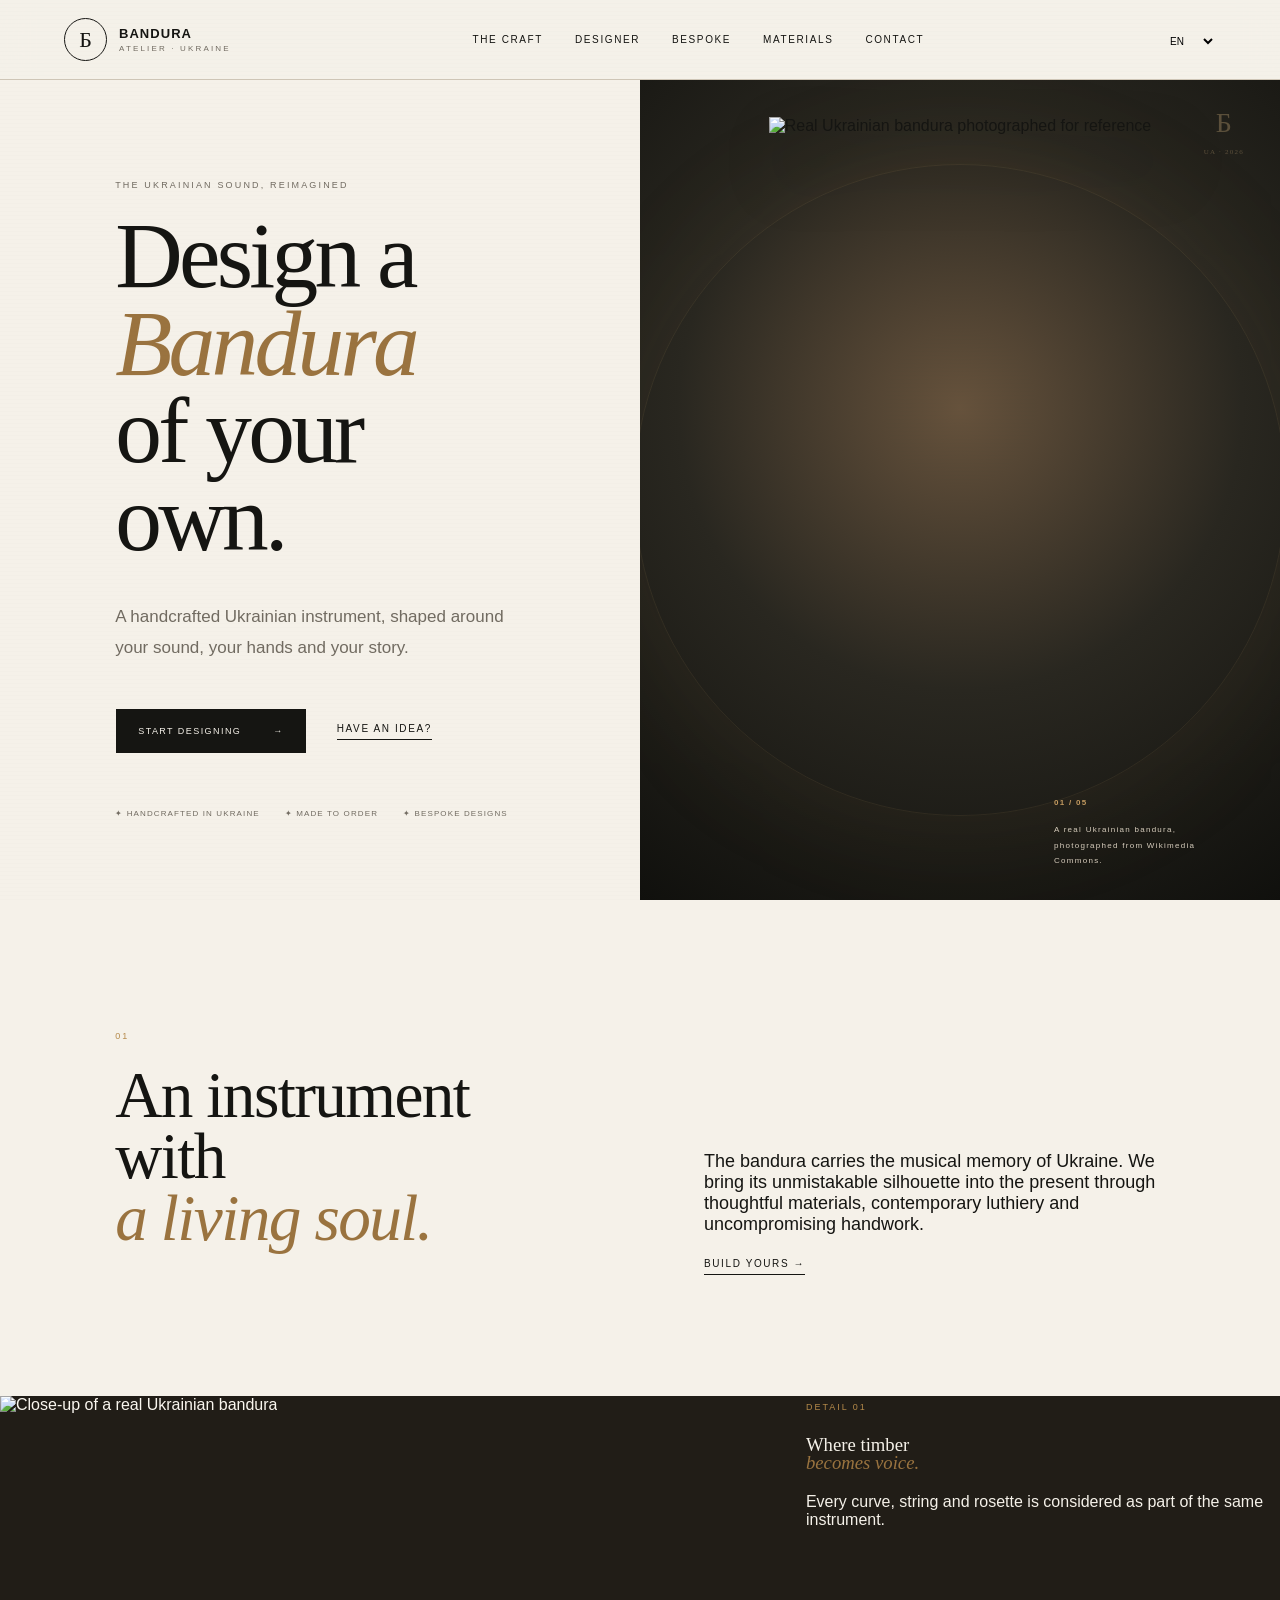
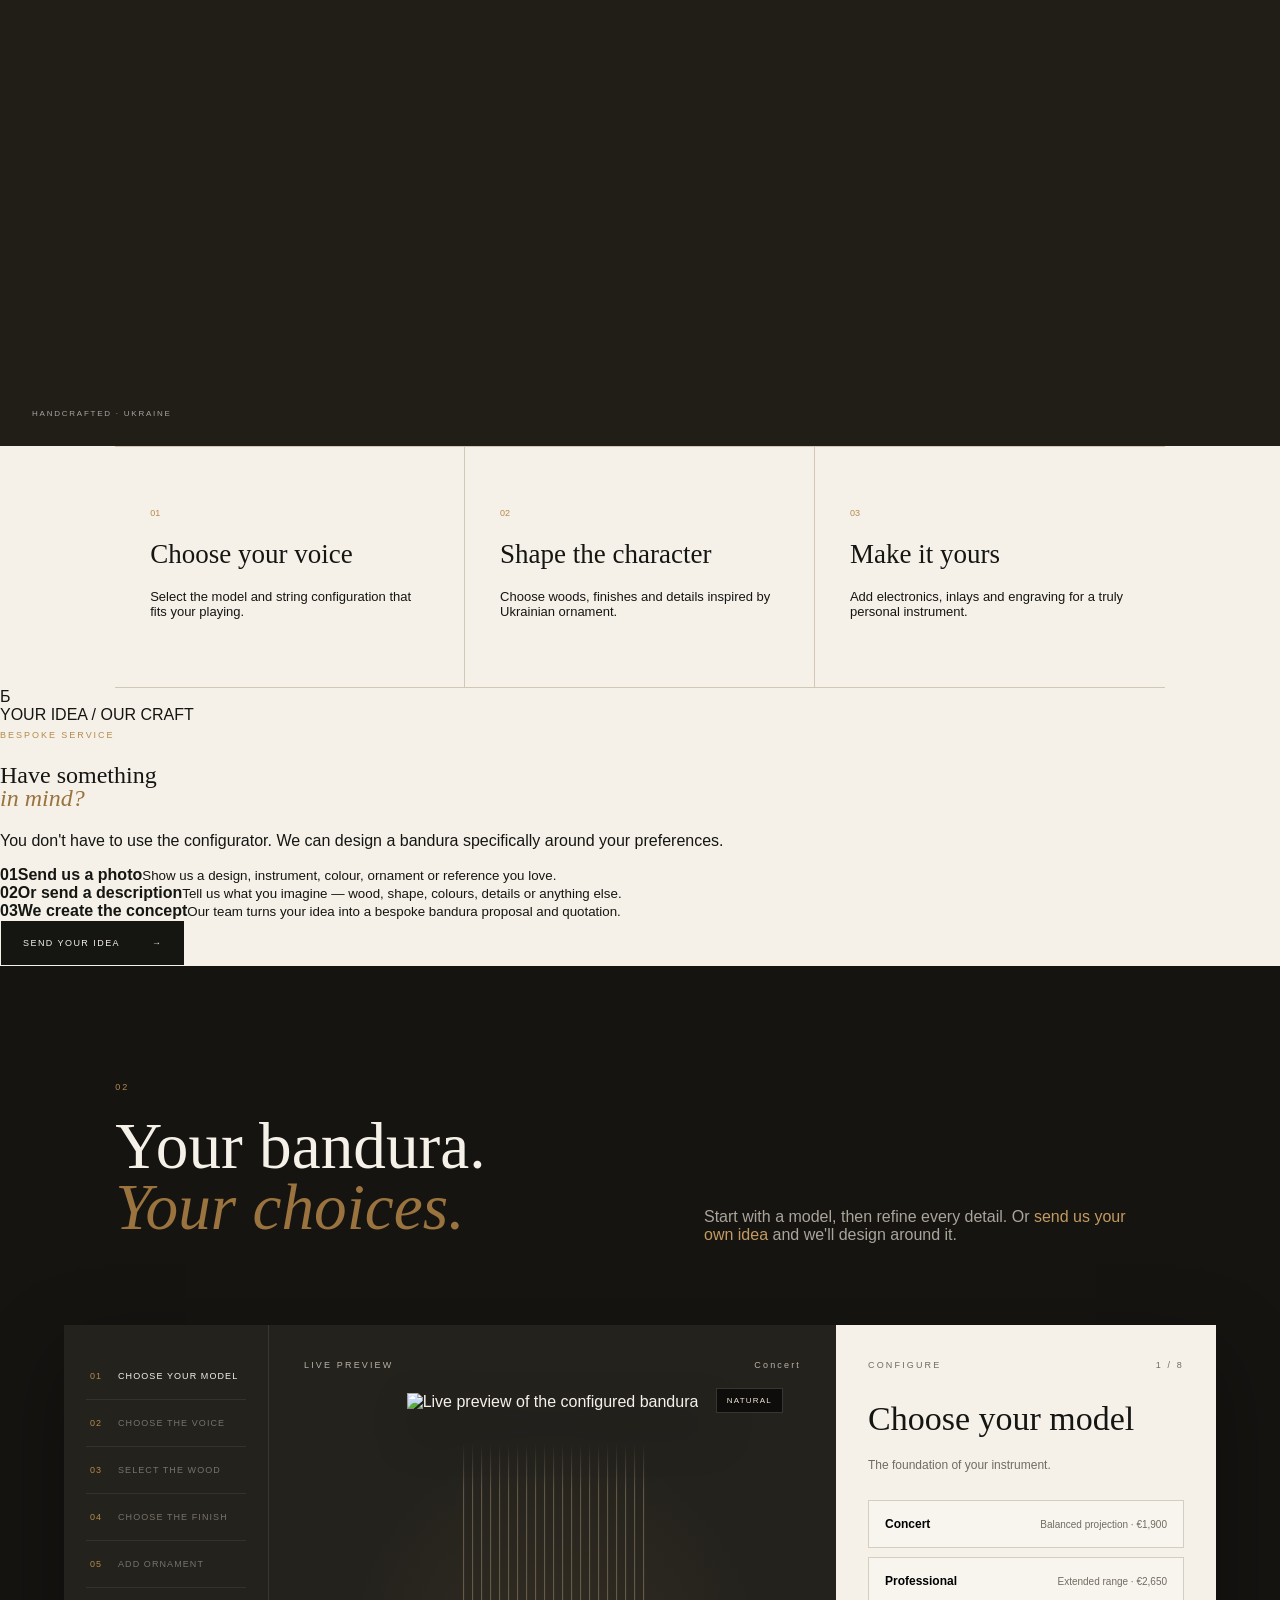
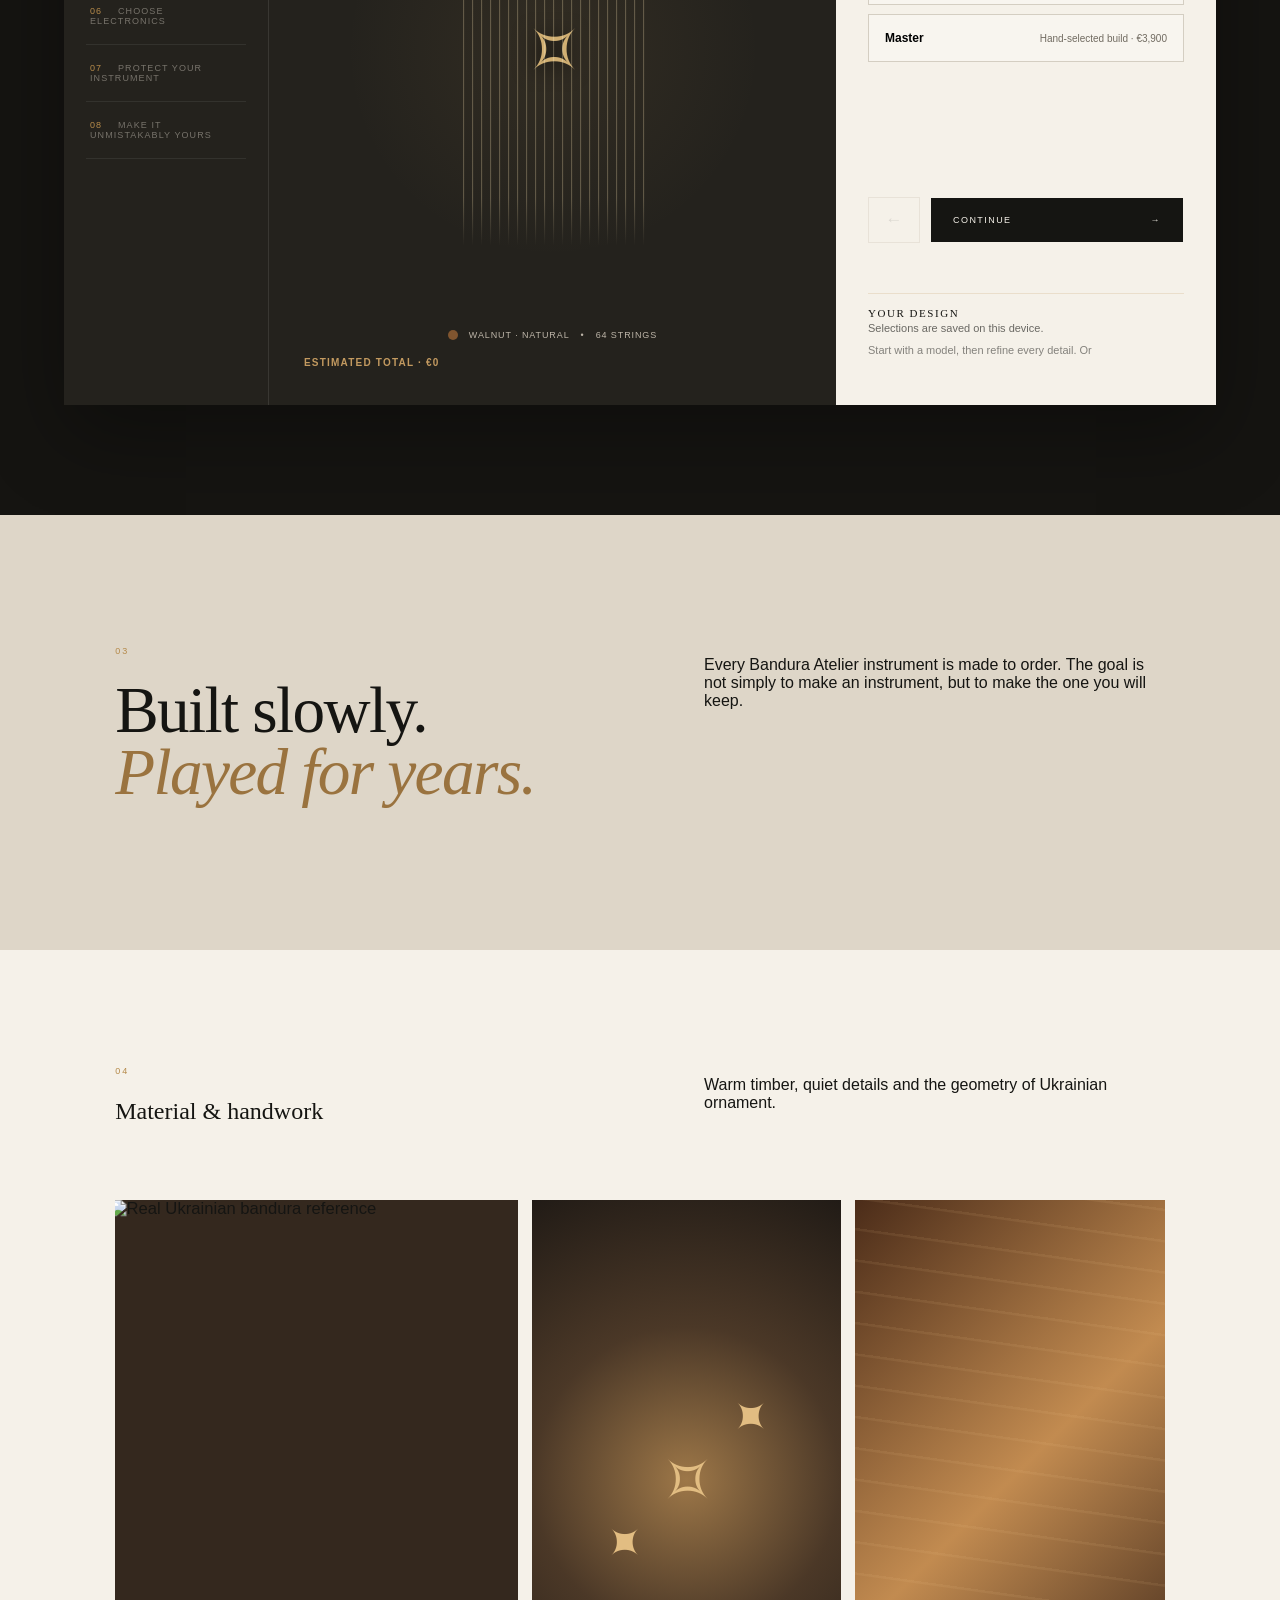
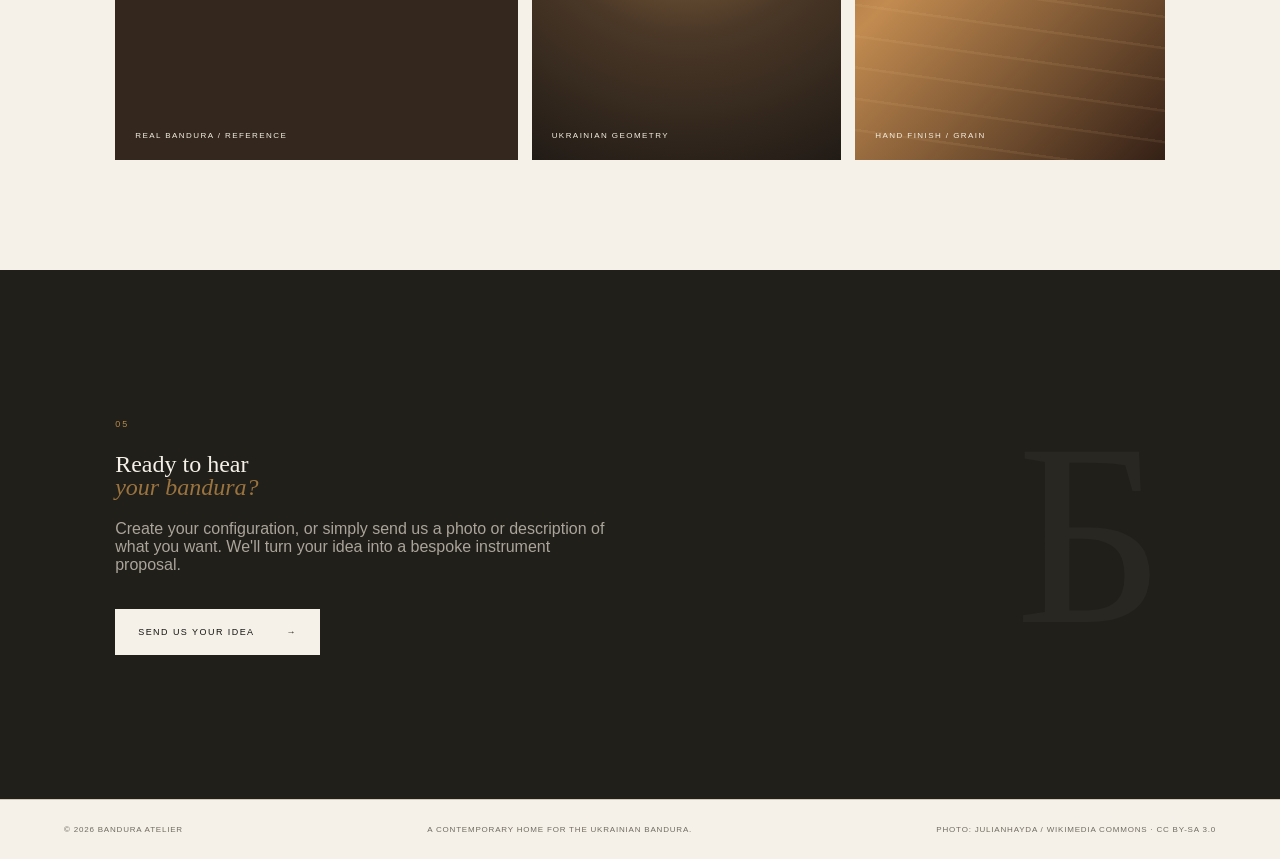
==== commit 1dd0d012: "Load multilingual image accessibility" ====
--- a/index.html
+++ b/index.html
@@ -1 +1 @@
-<!doctype html><html lang="en" dir="ltr"><head><meta charset="UTF-8"><meta name="viewport" content="width=device-width,initial-scale=1"><meta name="theme-color" content="#151512"><meta name="description" content="Bandura Atelier — bespoke handcrafted Ukrainian banduras designed around you."><title>Bandura Atelier — Bespoke Ukrainian Banduras</title><link rel="preconnect" href="https://fonts.googleapis.com"><link rel="preconnect" href="https://fonts.gstatic.com" crossorigin><link rel="preconnect" href="https://commons.wikimedia.org"><link rel="dns-prefetch" href="//commons.wikimedia.org"><link rel="stylesheet" href="styles.css"><link rel="stylesheet" href="configurator-live.css"><link rel="stylesheet" href="configurator-materials.css"></head><body><header class="topbar"><a class="brand" href="#top"><span class="brand-mark">Б</span><span><b>BANDURA</b><small>ATELIER · UKRAINE</small></span></a><nav><a href="#story">The craft</a><a href="#designer">Designer</a><a href="#bespoke">Bespoke</a><a href="#gallery">Materials</a><a href="#contact">Contact</a></nav><div class="actions"><select id="language" aria-label="Language"><option value="en">EN</option><option value="uk">UA</option><option value="es">ES</option><option value="it">IT</option><option value="fr">FR</option><option value="de">DE</option><option value="zh">中文</option><option value="ja">日本語</option><option value="he">עברית</option></select><button id="menuBtn" aria-label="Open menu" aria-controls="mobileNav" aria-expanded="false">☰</button></div></header><main id="top"><section class="hero"><div class="hero-copy"><span class="eyebrow">THE UKRAINIAN SOUND, REIMAGINED</span><h1>Design a<br><em>Bandura</em><br>of your own.</h1><p>A handcrafted Ukrainian instrument, shaped around your sound, your hands and your story.</p><div class="hero-buttons"><a class="btn primary" href="#designer">Start designing <span>→</span></a><a class="text-link" href="#bespoke">Have an idea?</a></div><div class="hero-meta"><span>✦ Handcrafted in Ukraine</span><span>✦ Made to order</span><span>✦ Bespoke designs</span></div></div><div class="hero-art"><div class="hero-frame"><img src="https://commons.wikimedia.org/wiki/Special:FilePath/Chernihiv-style_bandura.jpg?width=1200" alt="Real Ukrainian bandura" loading="eager" decoding="async" fetchpriority="high"></div><div class="hero-caption"><b>01 / 05</b><span>A real Ukrainian bandura, photographed from Wikimedia Commons.</span></div><div class="hero-stamp">Б<br><small>UA · 2026</small></div></div></section><section class="manifesto" id="story"><div><span class="section-no">01</span><h2>An instrument with<br><em>a living soul.</em></h2></div><div class="manifesto-copy"><p>The bandura carries the musical memory of Ukraine. We bring its unmistakable silhouette into the present through thoughtful materials, contemporary luthiery and uncompromising handwork.</p><a class="arrow-link" href="#designer">Build yours →</a></div></section><section class="editorial-image"><div class="editorial-photo"><img src="https://commons.wikimedia.org/wiki/Special:FilePath/Chernihiv_Bandura3.jpg?width=1600" alt="Close-up of a real Ukrainian bandura" loading="lazy" decoding="async"></div><div class="editorial-note"><span class="section-no">DETAIL 01</span><h3>Where timber<br><em>becomes voice.</em></h3><p>Every curve, string and rosette is considered as part of the same instrument.</p></div></section><section class="features"><article><span>01</span><h3>Choose your voice</h3><p>Select the model and string configuration that fits your playing.</p></article><article><span>02</span><h3>Shape the character</h3><p>Choose woods, finishes and details inspired by Ukrainian ornament.</p></article><article><span>03</span><h3>Make it yours</h3><p>Add electronics, inlays and engraving for a truly personal instrument.</p></article></section><section class="bespoke" id="bespoke"><div class="bespoke-art"><div class="bespoke-lines"></div><div class="bespoke-symbol">Б</div><span>YOUR IDEA / OUR CRAFT</span></div><div class="bespoke-copy"><span class="section-no">BESPOKE SERVICE</span><h2>Have something<br><em>in mind?</em></h2><p>You don't have to use the configurator. We can design a bandura specifically around your preferences.</p><div class="bespoke-steps"><div><b>01</b><span><strong>Send us a photo</strong><small>Show us a design, instrument, colour, ornament or reference you love.</small></span></div><div><b>02</b><span><strong>Or send a description</strong><small>Tell us what you imagine — wood, shape, colours, details or anything else.</small></span></div><div><b>03</b><span><strong>We create the concept</strong><small>Our team turns your idea into a bespoke bandura proposal and quotation.</small></span></div></div><a class="btn primary" href="mailto:atelier@bandura-atelier.com?subject=Bespoke%20Bandura%20Design">Send your idea <span>→</span></a></div></section><section class="designer" id="designer"><div class="designer-head"><div><span class="section-no">02</span><h2>Your bandura.<br><em>Your choices.</em></h2></div><p>Start with a model, then refine every detail. Or <a href="#bespoke" style="color:#c39a60">send us your own idea</a> and we'll design around it.</p></div><div class="designer-grid"><aside class="steps" id="steps"></aside><div class="preview-panel"><div class="preview-label"><span>LIVE PREVIEW</span><span id="modelLabel">Concert</span></div><div class="instrument-card"><div class="preview-orb"></div><img id="previewImage" src="https://commons.wikimedia.org/wiki/Special:FilePath/Chernihiv-style_bandura.jpg?width=1200" alt="Live bandura preview" loading="eager" decoding="async"><div class="preview-custom" aria-hidden="true"></div></div><div class="finish-caption"><i id="finishDot"></i><span id="finishName">Walnut · Natural</span><span>•</span><span id="stringCount">64 strings</span></div></div><aside class="config"><div class="config-top"><span>CONFIGURE</span><span id="stepCounter">1 / 8</span></div><div id="configContent"></div><div class="config-footer"><button class="back" id="backBtn" aria-label="Previous">←</button><button class="btn primary next" id="nextBtn"><span>Continue</span><span>→</span></button></div></aside></div></section><section class="quote-band"><div><span class="section-no">03</span><h2>Built slowly.<br><em>Played for years.</em></h2></div><p>Every Bandura Atelier instrument is made to order. The goal is not simply to make an instrument, but to make the one you will keep.</p></section><section class="gallery" id="gallery"><div class="section-head"><div><span class="section-no">04</span><h2>Material & handwork</h2></div><p>Warm timber, quiet details and the geometry of Ukrainian ornament.</p></div><div class="gallery-grid"><figure class="gallery-card large"><img src="https://commons.wikimedia.org/wiki/Special:FilePath/Chernihiv_Bandura3.jpg?width=1600" alt="Real Ukrainian bandura reference" loading="lazy" decoding="async"><figcaption>REAL BANDURA / REFERENCE</figcaption></figure><figure class="gallery-card detail"><div class="ornament"><span>✦</span><span>✧</span><span>✦</span></div><figcaption>UKRAINIAN GEOMETRY</figcaption></figure><figure class="gallery-card finish"><div class="wood-swatch"></div><figcaption>HAND FINISH / GRAIN</figcaption></figure></div></section><section class="contact" id="contact"><div><span class="section-no">05</span><h2>Ready to hear<br><em>your bandura?</em></h2><p>Create your configuration, or simply send us a photo or description of what you want. We'll turn your idea into a bespoke instrument proposal.</p><a class="btn light" href="mailto:atelier@bandura-atelier.com?subject=My%20Bandura%20Idea">Send us your idea <span>→</span></a></div><div class="contact-seal">Б</div></section></main><footer><span>© 2026 BANDURA ATELIER</span><span>A contemporary home for the Ukrainian bandura.</span><span>Photo: Julianhayda / Wikimedia Commons · CC BY-SA 3.0 / 4.0</span></footer><script src="app.js"></script><script src="bespoke.js"></script><script src="configurator-enhancements.js"></script><script src="configurator-accessibility.js"></script><script src="mobile-nav.js"></script><script src="language-accessibility.js"></script><script src="image-resilience.js"></script><script src="bespoke-accessibility.js"></script><script src="configurator-focus.js"></script><script src="configurator-summary.js"></script></body></html>+<!doctype html><html lang="en" dir="ltr"><head><meta charset="UTF-8"><meta name="viewport" content="width=device-width,initial-scale=1"><meta name="theme-color" content="#151512"><meta name="description" content="Bandura Atelier — bespoke handcrafted Ukrainian banduras designed around you."><title>Bandura Atelier — Bespoke Ukrainian Banduras</title><link rel="preconnect" href="https://fonts.googleapis.com"><link rel="preconnect" href="https://fonts.gstatic.com" crossorigin><link rel="preconnect" href="https://commons.wikimedia.org"><link rel="dns-prefetch" href="//commons.wikimedia.org"><link rel="stylesheet" href="styles.css"><link rel="stylesheet" href="configurator-live.css"><link rel="stylesheet" href="configurator-materials.css"></head><body><header class="topbar"><a class="brand" href="#top"><span class="brand-mark">Б</span><span><b>BANDURA</b><small>ATELIER · UKRAINE</small></span></a><nav><a href="#story">The craft</a><a href="#designer">Designer</a><a href="#bespoke">Bespoke</a><a href="#gallery">Materials</a><a href="#contact">Contact</a></nav><div class="actions"><select id="language" aria-label="Language"><option value="en">EN</option><option value="uk">UA</option><option value="es">ES</option><option value="it">IT</option><option value="fr">FR</option><option value="de">DE</option><option value="zh">中文</option><option value="ja">日本語</option><option value="he">עברית</option></select><button id="menuBtn" aria-label="Open menu" aria-controls="mobileNav" aria-expanded="false">☰</button></div></header><main id="top"><section class="hero"><div class="hero-copy"><span class="eyebrow">THE UKRAINIAN SOUND, REIMAGINED</span><h1>Design a<br><em>Bandura</em><br>of your own.</h1><p>A handcrafted Ukrainian instrument, shaped around your sound, your hands and your story.</p><div class="hero-buttons"><a class="btn primary" href="#designer">Start designing <span>→</span></a><a class="text-link" href="#bespoke">Have an idea?</a></div><div class="hero-meta"><span>✦ Handcrafted in Ukraine</span><span>✦ Made to order</span><span>✦ Bespoke designs</span></div></div><div class="hero-art"><div class="hero-frame"><img src="https://commons.wikimedia.org/wiki/Special:FilePath/Chernihiv-style_bandura.jpg?width=1200" alt="Real Ukrainian bandura" loading="eager" decoding="async" fetchpriority="high"></div><div class="hero-caption"><b>01 / 05</b><span>A real Ukrainian bandura, photographed from Wikimedia Commons.</span></div><div class="hero-stamp">Б<br><small>UA · 2026</small></div></div></section><section class="manifesto" id="story"><div><span class="section-no">01</span><h2>An instrument with<br><em>a living soul.</em></h2></div><div class="manifesto-copy"><p>The bandura carries the musical memory of Ukraine. We bring its unmistakable silhouette into the present through thoughtful materials, contemporary luthiery and uncompromising handwork.</p><a class="arrow-link" href="#designer">Build yours →</a></div></section><section class="editorial-image"><div class="editorial-photo"><img src="https://commons.wikimedia.org/wiki/Special:FilePath/Chernihiv_Bandura3.jpg?width=1600" alt="Close-up of a real Ukrainian bandura" loading="lazy" decoding="async"></div><div class="editorial-note"><span class="section-no">DETAIL 01</span><h3>Where timber<br><em>becomes voice.</em></h3><p>Every curve, string and rosette is considered as part of the same instrument.</p></div></section><section class="features"><article><span>01</span><h3>Choose your voice</h3><p>Select the model and string configuration that fits your playing.</p></article><article><span>02</span><h3>Shape the character</h3><p>Choose woods, finishes and details inspired by Ukrainian ornament.</p></article><article><span>03</span><h3>Make it yours</h3><p>Add electronics, inlays and engraving for a truly personal instrument.</p></article></section><section class="bespoke" id="bespoke"><div class="bespoke-art"><div class="bespoke-lines"></div><div class="bespoke-symbol">Б</div><span>YOUR IDEA / OUR CRAFT</span></div><div class="bespoke-copy"><span class="section-no">BESPOKE SERVICE</span><h2>Have something<br><em>in mind?</em></h2><p>You don't have to use the configurator. We can design a bandura specifically around your preferences.</p><div class="bespoke-steps"><div><b>01</b><span><strong>Send us a photo</strong><small>Show us a design, instrument, colour, ornament or reference you love.</small></span></div><div><b>02</b><span><strong>Or send a description</strong><small>Tell us what you imagine — wood, shape, colours, details or anything else.</small></span></div><div><b>03</b><span><strong>We create the concept</strong><small>Our team turns your idea into a bespoke bandura proposal and quotation.</small></span></div></div><a class="btn primary" href="mailto:atelier@bandura-atelier.com?subject=Bespoke%20Bandura%20Design">Send your idea <span>→</span></a></div></section><section class="designer" id="designer"><div class="designer-head"><div><span class="section-no">02</span><h2>Your bandura.<br><em>Your choices.</em></h2></div><p>Start with a model, then refine every detail. Or <a href="#bespoke" style="color:#c39a60">send us your own idea</a> and we'll design around it.</p></div><div class="designer-grid"><aside class="steps" id="steps"></aside><div class="preview-panel"><div class="preview-label"><span>LIVE PREVIEW</span><span id="modelLabel">Concert</span></div><div class="instrument-card"><div class="preview-orb"></div><img id="previewImage" src="https://commons.wikimedia.org/wiki/Special:FilePath/Chernihiv-style_bandura.jpg?width=1200" alt="Live bandura preview" loading="eager" decoding="async"><div class="preview-custom" aria-hidden="true"></div></div><div class="finish-caption"><i id="finishDot"></i><span id="finishName">Walnut · Natural</span><span>•</span><span id="stringCount">64 strings</span></div></div><aside class="config"><div class="config-top"><span>CONFIGURE</span><span id="stepCounter">1 / 8</span></div><div id="configContent"></div><div class="config-footer"><button class="back" id="backBtn" aria-label="Previous">←</button><button class="btn primary next" id="nextBtn"><span>Continue</span><span>→</span></button></div></aside></div></section><section class="quote-band"><div><span class="section-no">03</span><h2>Built slowly.<br><em>Played for years.</em></h2></div><p>Every Bandura Atelier instrument is made to order. The goal is not simply to make an instrument, but to make the one you will keep.</p></section><section class="gallery" id="gallery"><div class="section-head"><div><span class="section-no">04</span><h2>Material & handwork</h2></div><p>Warm timber, quiet details and the geometry of Ukrainian ornament.</p></div><div class="gallery-grid"><figure class="gallery-card large"><img src="https://commons.wikimedia.org/wiki/Special:FilePath/Chernihiv_Bandura3.jpg?width=1600" alt="Real Ukrainian bandura reference" loading="lazy" decoding="async"><figcaption>REAL BANDURA / REFERENCE</figcaption></figure><figure class="gallery-card detail"><div class="ornament"><span>✦</span><span>✧</span><span>✦</span></div><figcaption>UKRAINIAN GEOMETRY</figcaption></figure><figure class="gallery-card finish"><div class="wood-swatch"></div><figcaption>HAND FINISH / GRAIN</figcaption></figure></div></section><section class="contact" id="contact"><div><span class="section-no">05</span><h2>Ready to hear<br><em>your bandura?</em></h2><p>Create your configuration, or simply send us a photo or description of what you want. We'll turn your idea into a bespoke instrument proposal.</p><a class="btn light" href="mailto:atelier@bandura-atelier.com?subject=My%20Bandura%20Idea">Send us your idea <span>→</span></a></div><div class="contact-seal">Б</div></section></main><footer><span>© 2026 BANDURA ATELIER</span><span>A contemporary home for the Ukrainian bandura.</span><span>Photo: Julianhayda / Wikimedia Commons · CC BY-SA 3.0 / 4.0</span></footer><script src="app.js"></script><script src="bespoke.js"></script><script src="configurator-enhancements.js"></script><script src="configurator-accessibility.js"></script><script src="mobile-nav.js"></script><script src="language-accessibility.js"></script><script src="image-resilience.js"></script><script src="bespoke-accessibility.js"></script><script src="configurator-focus.js"></script><script src="configurator-summary.js"></script><script src="image-accessibility.js"></script></body></html>
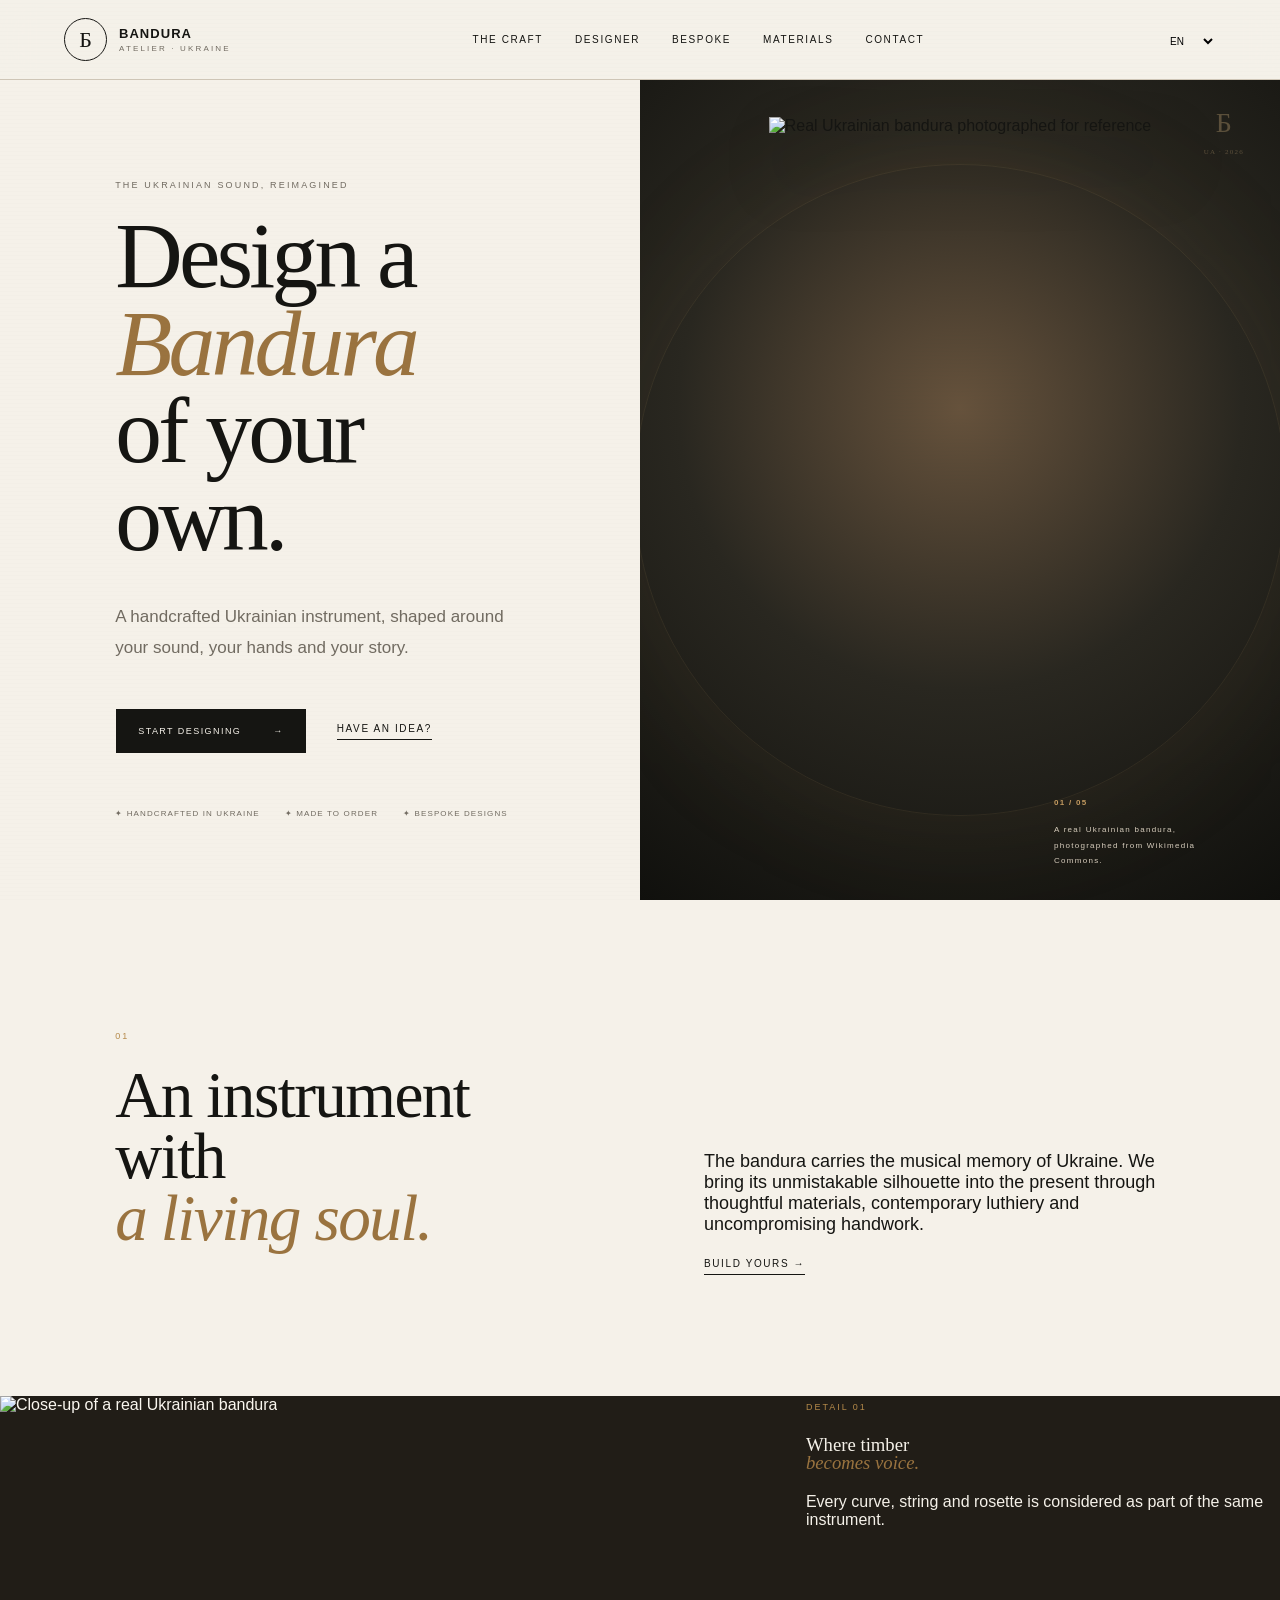
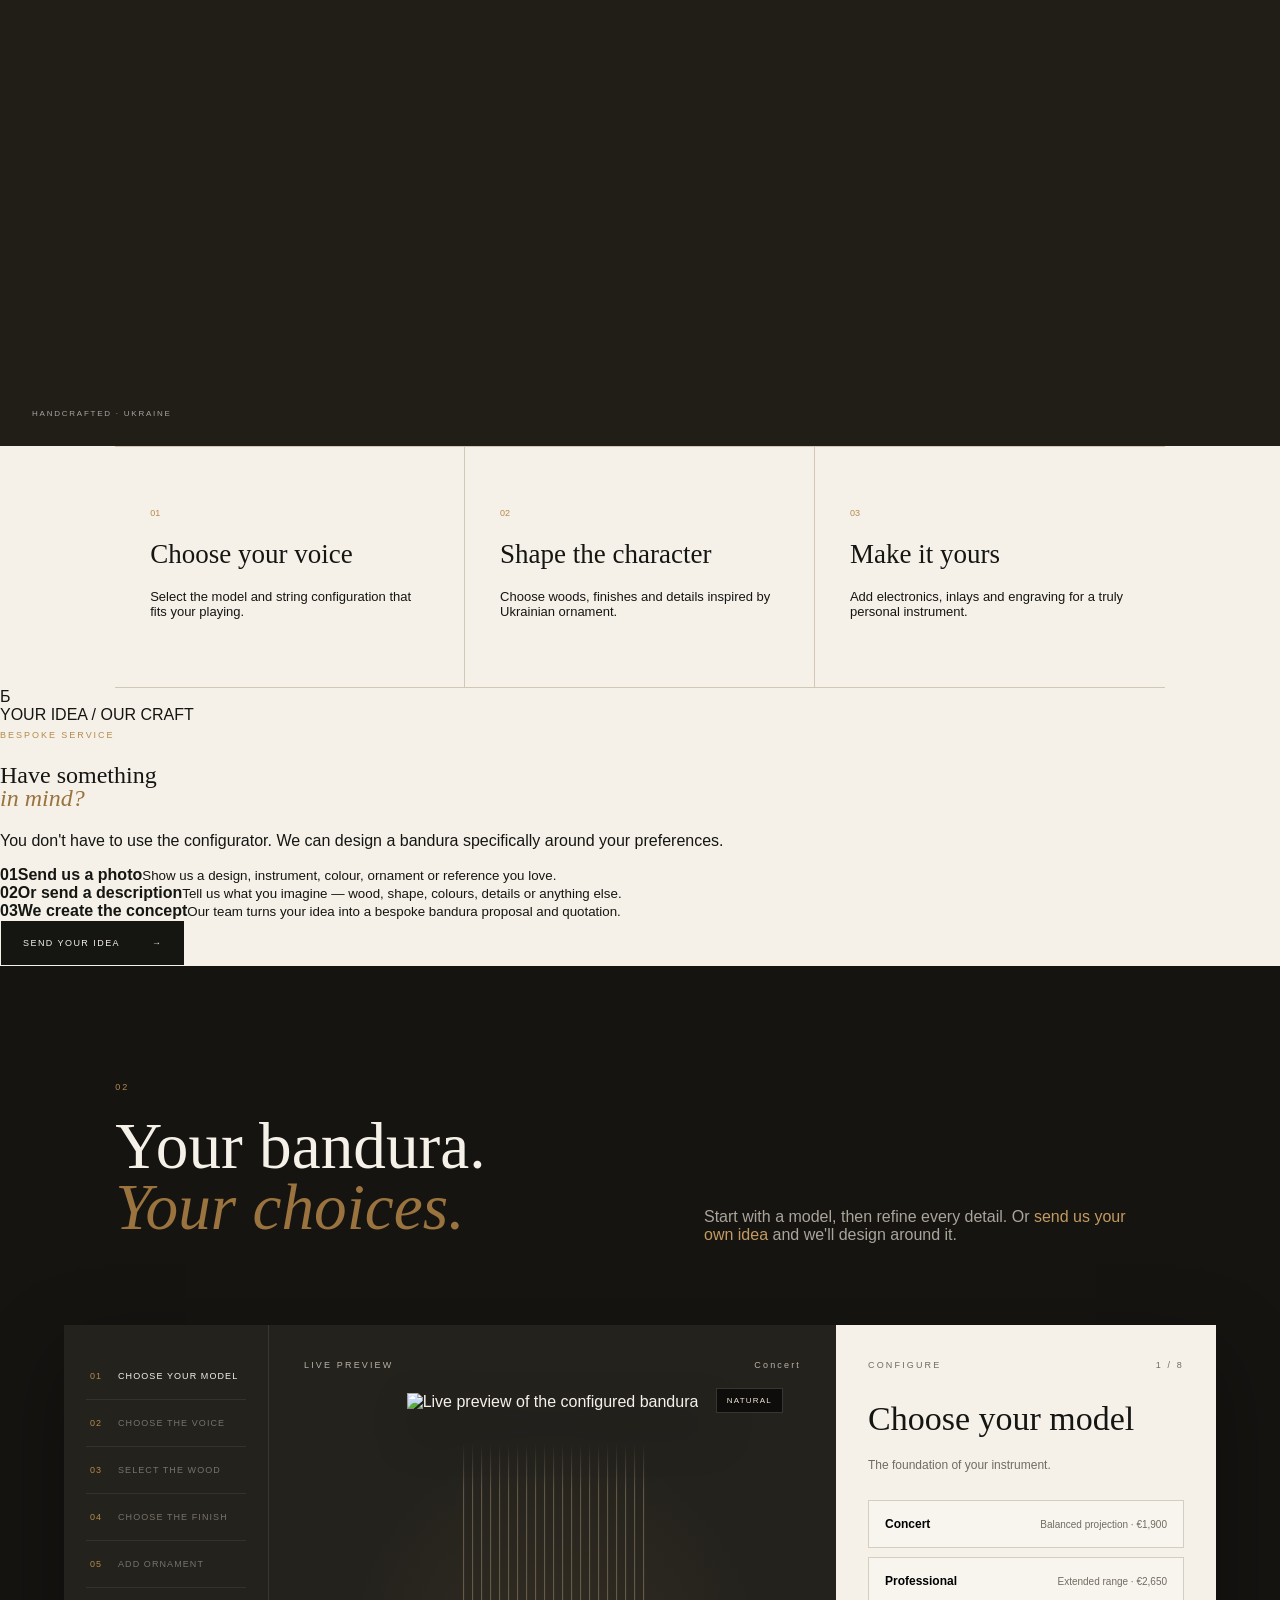
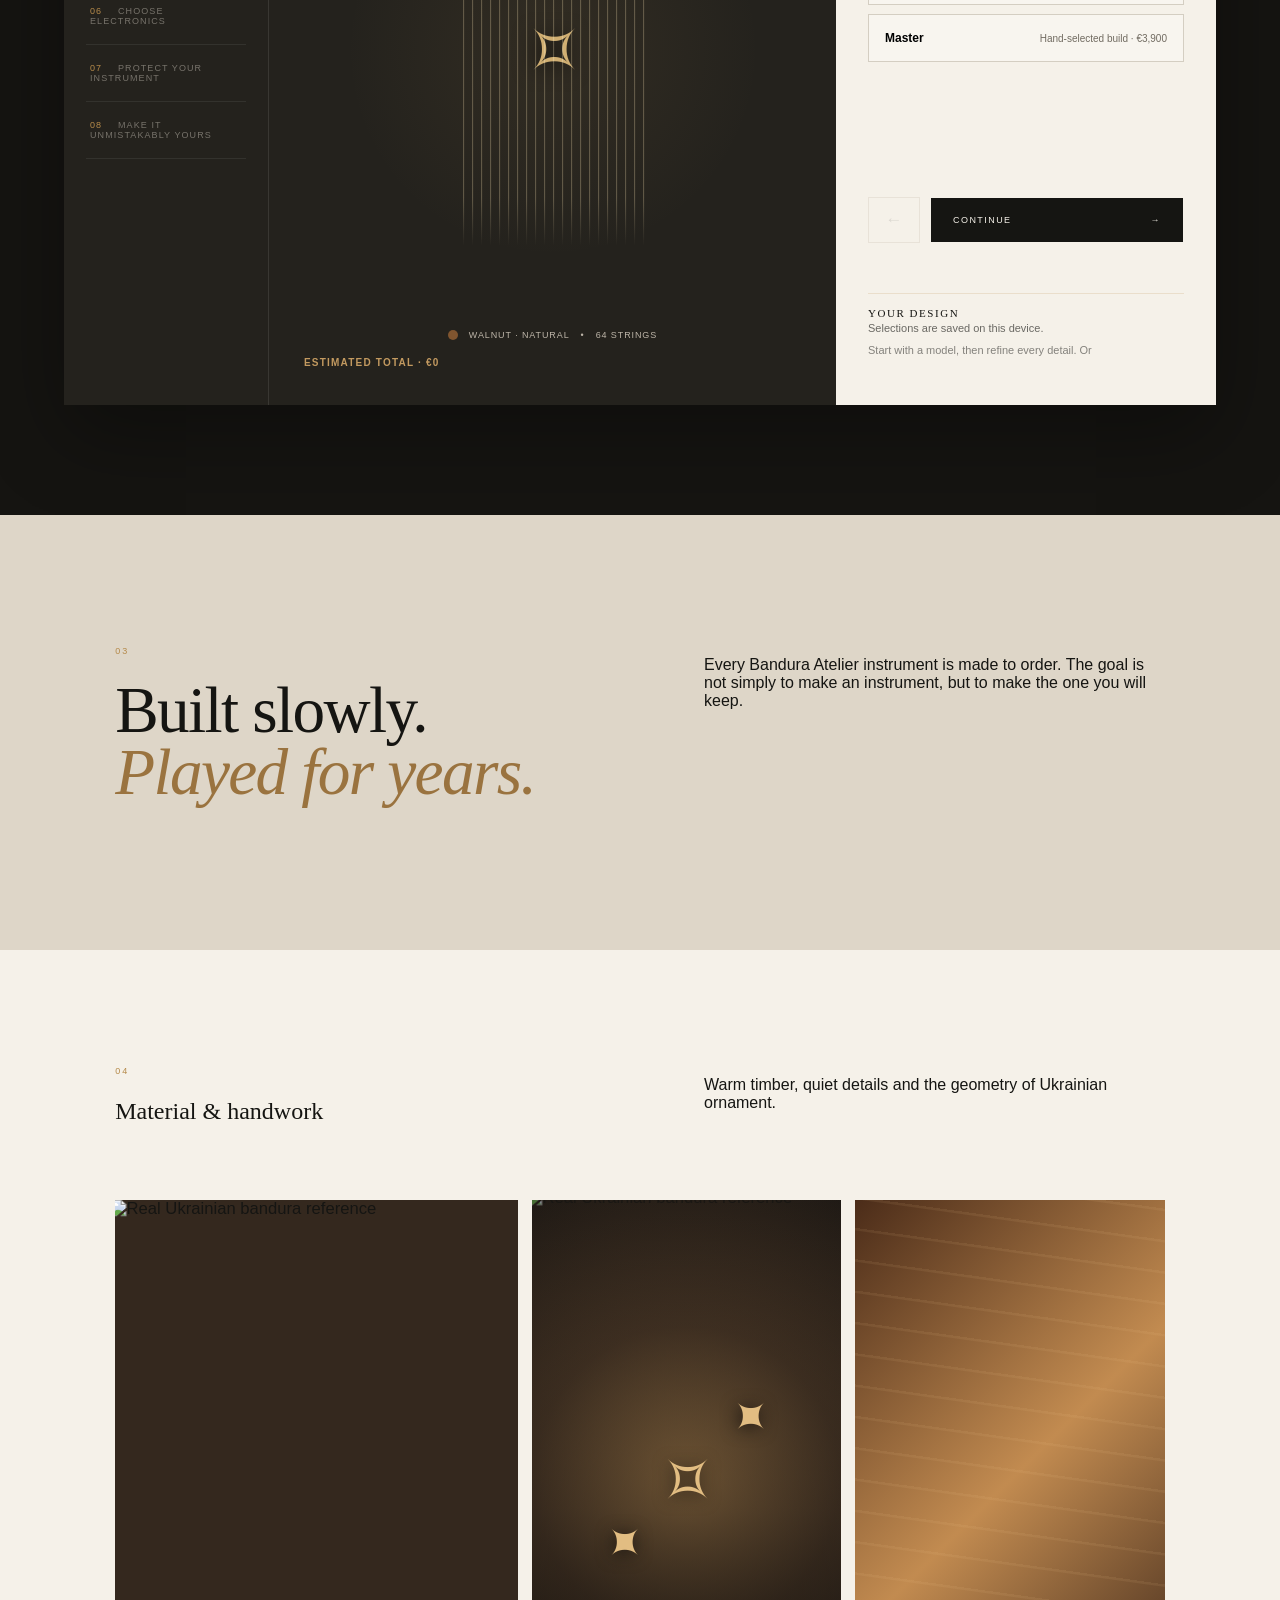
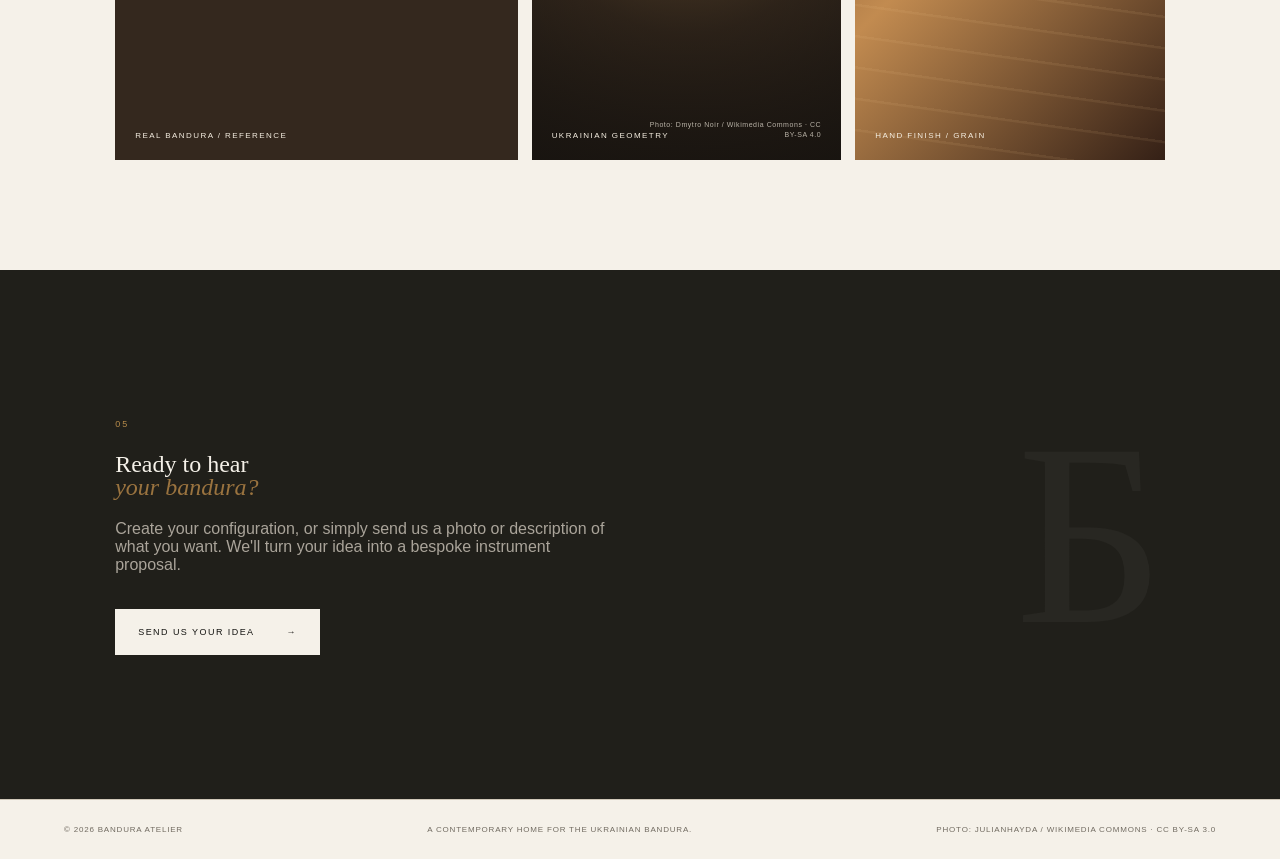
==== commit a331a66f: "Improve configurator image loading" ====
--- a/index.html
+++ b/index.html
@@ -1 +1 @@
-<!doctype html><html lang="en" dir="ltr"><head><meta charset="UTF-8"><meta name="viewport" content="width=device-width,initial-scale=1"><meta name="theme-color" content="#151512"><meta name="description" content="Bandura Atelier — bespoke handcrafted Ukrainian banduras designed around you."><title>Bandura Atelier — Bespoke Ukrainian Banduras</title><link rel="preconnect" href="https://fonts.googleapis.com"><link rel="preconnect" href="https://fonts.gstatic.com" crossorigin><link rel="preconnect" href="https://commons.wikimedia.org"><link rel="dns-prefetch" href="//commons.wikimedia.org"><link rel="stylesheet" href="styles.css"><link rel="stylesheet" href="configurator-live.css"><link rel="stylesheet" href="configurator-materials.css"></head><body><header class="topbar"><a class="brand" href="#top"><span class="brand-mark">Б</span><span><b>BANDURA</b><small>ATELIER · UKRAINE</small></span></a><nav><a href="#story">The craft</a><a href="#designer">Designer</a><a href="#bespoke">Bespoke</a><a href="#gallery">Materials</a><a href="#contact">Contact</a></nav><div class="actions"><select id="language" aria-label="Language"><option value="en">EN</option><option value="uk">UA</option><option value="es">ES</option><option value="it">IT</option><option value="fr">FR</option><option value="de">DE</option><option value="zh">中文</option><option value="ja">日本語</option><option value="he">עברית</option></select><button id="menuBtn" aria-label="Open menu" aria-controls="mobileNav" aria-expanded="false">☰</button></div></header><main id="top"><section class="hero"><div class="hero-copy"><span class="eyebrow">THE UKRAINIAN SOUND, REIMAGINED</span><h1>Design a<br><em>Bandura</em><br>of your own.</h1><p>A handcrafted Ukrainian instrument, shaped around your sound, your hands and your story.</p><div class="hero-buttons"><a class="btn primary" href="#designer">Start designing <span>→</span></a><a class="text-link" href="#bespoke">Have an idea?</a></div><div class="hero-meta"><span>✦ Handcrafted in Ukraine</span><span>✦ Made to order</span><span>✦ Bespoke designs</span></div></div><div class="hero-art"><div class="hero-frame"><img src="https://commons.wikimedia.org/wiki/Special:FilePath/Chernihiv-style_bandura.jpg?width=1200" alt="Real Ukrainian bandura" loading="eager" decoding="async" fetchpriority="high"></div><div class="hero-caption"><b>01 / 05</b><span>A real Ukrainian bandura, photographed from Wikimedia Commons.</span></div><div class="hero-stamp">Б<br><small>UA · 2026</small></div></div></section><section class="manifesto" id="story"><div><span class="section-no">01</span><h2>An instrument with<br><em>a living soul.</em></h2></div><div class="manifesto-copy"><p>The bandura carries the musical memory of Ukraine. We bring its unmistakable silhouette into the present through thoughtful materials, contemporary luthiery and uncompromising handwork.</p><a class="arrow-link" href="#designer">Build yours →</a></div></section><section class="editorial-image"><div class="editorial-photo"><img src="https://commons.wikimedia.org/wiki/Special:FilePath/Chernihiv_Bandura3.jpg?width=1600" alt="Close-up of a real Ukrainian bandura" loading="lazy" decoding="async"></div><div class="editorial-note"><span class="section-no">DETAIL 01</span><h3>Where timber<br><em>becomes voice.</em></h3><p>Every curve, string and rosette is considered as part of the same instrument.</p></div></section><section class="features"><article><span>01</span><h3>Choose your voice</h3><p>Select the model and string configuration that fits your playing.</p></article><article><span>02</span><h3>Shape the character</h3><p>Choose woods, finishes and details inspired by Ukrainian ornament.</p></article><article><span>03</span><h3>Make it yours</h3><p>Add electronics, inlays and engraving for a truly personal instrument.</p></article></section><section class="bespoke" id="bespoke"><div class="bespoke-art"><div class="bespoke-lines"></div><div class="bespoke-symbol">Б</div><span>YOUR IDEA / OUR CRAFT</span></div><div class="bespoke-copy"><span class="section-no">BESPOKE SERVICE</span><h2>Have something<br><em>in mind?</em></h2><p>You don't have to use the configurator. We can design a bandura specifically around your preferences.</p><div class="bespoke-steps"><div><b>01</b><span><strong>Send us a photo</strong><small>Show us a design, instrument, colour, ornament or reference you love.</small></span></div><div><b>02</b><span><strong>Or send a description</strong><small>Tell us what you imagine — wood, shape, colours, details or anything else.</small></span></div><div><b>03</b><span><strong>We create the concept</strong><small>Our team turns your idea into a bespoke bandura proposal and quotation.</small></span></div></div><a class="btn primary" href="mailto:atelier@bandura-atelier.com?subject=Bespoke%20Bandura%20Design">Send your idea <span>→</span></a></div></section><section class="designer" id="designer"><div class="designer-head"><div><span class="section-no">02</span><h2>Your bandura.<br><em>Your choices.</em></h2></div><p>Start with a model, then refine every detail. Or <a href="#bespoke" style="color:#c39a60">send us your own idea</a> and we'll design around it.</p></div><div class="designer-grid"><aside class="steps" id="steps"></aside><div class="preview-panel"><div class="preview-label"><span>LIVE PREVIEW</span><span id="modelLabel">Concert</span></div><div class="instrument-card"><div class="preview-orb"></div><img id="previewImage" src="https://commons.wikimedia.org/wiki/Special:FilePath/Chernihiv-style_bandura.jpg?width=1200" alt="Live bandura preview" loading="eager" decoding="async"><div class="preview-custom" aria-hidden="true"></div></div><div class="finish-caption"><i id="finishDot"></i><span id="finishName">Walnut · Natural</span><span>•</span><span id="stringCount">64 strings</span></div></div><aside class="config"><div class="config-top"><span>CONFIGURE</span><span id="stepCounter">1 / 8</span></div><div id="configContent"></div><div class="config-footer"><button class="back" id="backBtn" aria-label="Previous">←</button><button class="btn primary next" id="nextBtn"><span>Continue</span><span>→</span></button></div></aside></div></section><section class="quote-band"><div><span class="section-no">03</span><h2>Built slowly.<br><em>Played for years.</em></h2></div><p>Every Bandura Atelier instrument is made to order. The goal is not simply to make an instrument, but to make the one you will keep.</p></section><section class="gallery" id="gallery"><div class="section-head"><div><span class="section-no">04</span><h2>Material & handwork</h2></div><p>Warm timber, quiet details and the geometry of Ukrainian ornament.</p></div><div class="gallery-grid"><figure class="gallery-card large"><img src="https://commons.wikimedia.org/wiki/Special:FilePath/Chernihiv_Bandura3.jpg?width=1600" alt="Real Ukrainian bandura reference" loading="lazy" decoding="async"><figcaption>REAL BANDURA / REFERENCE</figcaption></figure><figure class="gallery-card detail"><div class="ornament"><span>✦</span><span>✧</span><span>✦</span></div><figcaption>UKRAINIAN GEOMETRY</figcaption></figure><figure class="gallery-card finish"><div class="wood-swatch"></div><figcaption>HAND FINISH / GRAIN</figcaption></figure></div></section><section class="contact" id="contact"><div><span class="section-no">05</span><h2>Ready to hear<br><em>your bandura?</em></h2><p>Create your configuration, or simply send us a photo or description of what you want. We'll turn your idea into a bespoke instrument proposal.</p><a class="btn light" href="mailto:atelier@bandura-atelier.com?subject=My%20Bandura%20Idea">Send us your idea <span>→</span></a></div><div class="contact-seal">Б</div></section></main><footer><span>© 2026 BANDURA ATELIER</span><span>A contemporary home for the Ukrainian bandura.</span><span>Photo: Julianhayda / Wikimedia Commons · CC BY-SA 3.0 / 4.0</span></footer><script src="app.js"></script><script src="bespoke.js"></script><script src="configurator-enhancements.js"></script><script src="configurator-accessibility.js"></script><script src="mobile-nav.js"></script><script src="language-accessibility.js"></script><script src="image-resilience.js"></script><script src="bespoke-accessibility.js"></script><script src="configurator-focus.js"></script><script src="configurator-summary.js"></script><script src="image-accessibility.js"></script></body></html>+<!doctype html><html lang="en" dir="ltr"><head><meta charset="UTF-8"><meta name="viewport" content="width=device-width,initial-scale=1"><meta name="theme-color" content="#151512"><meta name="description" content="Bandura Atelier — bespoke handcrafted Ukrainian banduras designed around you."><title>Bandura Atelier — Bespoke Ukrainian Banduras</title><link rel="preconnect" href="https://fonts.googleapis.com"><link rel="preconnect" href="https://fonts.gstatic.com" crossorigin><link rel="preconnect" href="https://commons.wikimedia.org"><link rel="dns-prefetch" href="//commons.wikimedia.org"><link rel="stylesheet" href="styles.css"><link rel="stylesheet" href="configurator-live.css"><link rel="stylesheet" href="configurator-materials.css"></head><body><header class="topbar"><a class="brand" href="#top"><span class="brand-mark">Б</span><span><b>BANDURA</b><small>ATELIER · UKRAINE</small></span></a><nav><a href="#story">The craft</a><a href="#designer">Designer</a><a href="#bespoke">Bespoke</a><a href="#gallery">Materials</a><a href="#contact">Contact</a></nav><div class="actions"><select id="language" aria-label="Language"><option value="en">EN</option><option value="uk">UA</option><option value="es">ES</option><option value="it">IT</option><option value="fr">FR</option><option value="de">DE</option><option value="zh">中文</option><option value="ja">日本語</option><option value="he">עברית</option></select><button id="menuBtn" aria-label="Open menu" aria-controls="mobileNav" aria-expanded="false">☰</button></div></header><main id="top"><section class="hero"><div class="hero-copy"><span class="eyebrow">THE UKRAINIAN SOUND, REIMAGINED</span><h1>Design a<br><em>Bandura</em><br>of your own.</h1><p>A handcrafted Ukrainian instrument, shaped around your sound, your hands and your story.</p><div class="hero-buttons"><a class="btn primary" href="#designer">Start designing <span>→</span></a><a class="text-link" href="#bespoke">Have an idea?</a></div><div class="hero-meta"><span>✦ Handcrafted in Ukraine</span><span>✦ Made to order</span><span>✦ Bespoke designs</span></div></div><div class="hero-art"><div class="hero-frame"><img src="https://commons.wikimedia.org/wiki/Special:FilePath/Chernihiv-style_bandura.jpg?width=1200" alt="Real Ukrainian bandura" loading="eager" decoding="async" fetchpriority="high"></div><div class="hero-caption"><b>01 / 05</b><span>A real Ukrainian bandura, photographed from Wikimedia Commons.</span></div><div class="hero-stamp">Б<br><small>UA · 2026</small></div></div></section><section class="manifesto" id="story"><div><span class="section-no">01</span><h2>An instrument with<br><em>a living soul.</em></h2></div><div class="manifesto-copy"><p>The bandura carries the musical memory of Ukraine. We bring its unmistakable silhouette into the present through thoughtful materials, contemporary luthiery and uncompromising handwork.</p><a class="arrow-link" href="#designer">Build yours →</a></div></section><section class="editorial-image"><div class="editorial-photo"><img src="https://commons.wikimedia.org/wiki/Special:FilePath/Chernihiv_Bandura3.jpg?width=1600" alt="Close-up of a real Ukrainian bandura" loading="lazy" decoding="async"></div><div class="editorial-note"><span class="section-no">DETAIL 01</span><h3>Where timber<br><em>becomes voice.</em></h3><p>Every curve, string and rosette is considered as part of the same instrument.</p></div></section><section class="features"><article><span>01</span><h3>Choose your voice</h3><p>Select the model and string configuration that fits your playing.</p></article><article><span>02</span><h3>Shape the character</h3><p>Choose woods, finishes and details inspired by Ukrainian ornament.</p></article><article><span>03</span><h3>Make it yours</h3><p>Add electronics, inlays and engraving for a truly personal instrument.</p></article></section><section class="bespoke" id="bespoke"><div class="bespoke-art"><div class="bespoke-lines"></div><div class="bespoke-symbol">Б</div><span>YOUR IDEA / OUR CRAFT</span></div><div class="bespoke-copy"><span class="section-no">BESPOKE SERVICE</span><h2>Have something<br><em>in mind?</em></h2><p>You don't have to use the configurator. We can design a bandura specifically around your preferences.</p><div class="bespoke-steps"><div><b>01</b><span><strong>Send us a photo</strong><small>Show us a design, instrument, colour, ornament or reference you love.</small></span></div><div><b>02</b><span><strong>Or send a description</strong><small>Tell us what you imagine — wood, shape, colours, details or anything else.</small></span></div><div><b>03</b><span><strong>We create the concept</strong><small>Our team turns your idea into a bespoke bandura proposal and quotation.</small></span></div></div><a class="btn primary" href="mailto:atelier@bandura-atelier.com?subject=Bespoke%20Bandura%20Design">Send your idea <span>→</span></a></div></section><section class="designer" id="designer"><div class="designer-head"><div><span class="section-no">02</span><h2>Your bandura.<br><em>Your choices.</em></h2></div><p>Start with a model, then refine every detail. Or <a href="#bespoke" style="color:#c39a60">send us your own idea</a> and we'll design around it.</p></div><div class="designer-grid"><aside class="steps" id="steps"></aside><div class="preview-panel"><div class="preview-label"><span>LIVE PREVIEW</span><span id="modelLabel">Concert</span></div><div class="instrument-card"><div class="preview-orb"></div><img id="previewImage" src="https://commons.wikimedia.org/wiki/Special:FilePath/Chernihiv-style_bandura.jpg?width=1200" alt="Live bandura preview" loading="lazy" decoding="async" fetchpriority="low"><div class="preview-custom" aria-hidden="true"></div></div><div class="finish-caption"><i id="finishDot"></i><span id="finishName">Walnut · Natural</span><span>•</span><span id="stringCount">64 strings</span></div></div><aside class="config"><div class="config-top"><span>CONFIGURE</span><span id="stepCounter">1 / 8</span></div><div id="configContent"></div><div class="config-footer"><button class="back" id="backBtn" aria-label="Previous">←</button><button class="btn primary next" id="nextBtn"><span>Continue</span><span>→</span></button></div></aside></div></section><section class="quote-band"><div><span class="section-no">03</span><h2>Built slowly.<br><em>Played for years.</em></h2></div><p>Every Bandura Atelier instrument is made to order. The goal is not simply to make an instrument, but to make the one you will keep.</p></section><section class="gallery" id="gallery"><div class="section-head"><div><span class="section-no">04</span><h2>Material & handwork</h2></div><p>Warm timber, quiet details and the geometry of Ukrainian ornament.</p></div><div class="gallery-grid"><figure class="gallery-card large"><img src="https://commons.wikimedia.org/wiki/Special:FilePath/Chernihiv_Bandura3.jpg?width=1600" alt="Real Ukrainian bandura reference" loading="lazy" decoding="async"><figcaption>REAL BANDURA / REFERENCE</figcaption></figure><figure class="gallery-card detail"><div class="ornament"><span>✦</span><span>✧</span><span>✦</span></div><figcaption>UKRAINIAN GEOMETRY</figcaption></figure><figure class="gallery-card finish"><div class="wood-swatch"></div><figcaption>HAND FINISH / GRAIN</figcaption></figure></div></section><section class="contact" id="contact"><div><span class="section-no">05</span><h2>Ready to hear<br><em>your bandura?</em></h2><p>Create your configuration, or simply send us a photo or description of what you want. We'll turn your idea into a bespoke instrument proposal.</p><a class="btn light" href="mailto:atelier@bandura-atelier.com?subject=My%20Bandura%20Idea">Send us your idea <span>→</span></a></div><div class="contact-seal">Б</div></section></main><footer><span>© 2026 BANDURA ATELIER</span><span>A contemporary home for the Ukrainian bandura.</span><span>Photo: Julianhayda / Wikimedia Commons · CC BY-SA 3.0 / 4.0</span></footer><script src="app.js"></script><script src="bespoke.js"></script><script src="configurator-enhancements.js"></script><script src="configurator-accessibility.js"></script><script src="mobile-nav.js"></script><script src="language-accessibility.js"></script><script src="image-resilience.js"></script><script src="bespoke-accessibility.js"></script><script src="configurator-focus.js"></script><script src="configurator-summary.js"></script><script src="image-accessibility.js"></script></body></html>
--- a/configurator-live.css
+++ b/configurator-live.css
@@ -1 +1 @@
-.config-visual-layer{position:absolute;inset:0;z-index:5;pointer-events:none;overflow:hidden}.preview-string-field{position:absolute;left:50%;top:12%;width:42%;height:76%;transform:translateX(-50%);background:repeating-linear-gradient(90deg,transparent 0 4px,rgba(245,223,174,.62) 4.7px 5.35px,transparent 6px 9px);opacity:.22;mix-blend-mode:screen;mask-image:linear-gradient(180deg,transparent,#000 10%,#000 90%,transparent);-webkit-mask-image:linear-gradient(180deg,transparent,#000 10%,#000 90%,transparent);transition:opacity .35s,transform .35s}.instrument-card[data-strings="55-strings"] .preview-string-field{opacity:.15;transform:translateX(-50%) scaleX(.82)}.instrument-card[data-strings="68-strings"] .preview-string-field{opacity:.3;transform:translateX(-50%) scaleX(1.12)}.preview-ornament{position:absolute;left:50%;top:50%;transform:translate(-50%,-50%) rotate(45deg);font-family:'Playfair Display',serif;font-size:78px;color:#e6c17d;mix-blend-mode:screen;text-shadow:0 4px 22px #000;opacity:.88;transition:.35s}.instrument-card[data-ornament="tryzub"] .preview-ornament{font-size:96px}.instrument-card[data-ornament="vyshyvanka"] .preview-ornament{font-size:88px;text-shadow:0 0 16px #e6c17d}.instrument-card[data-ornament="petrykivka"] .preview-ornament{font-size:104px;color:#d99569}.preview-ornament-custom{font-size:86px!important;border:1px solid #e6c17d55;border-radius:50%;width:78px;height:78px;display:grid;place-items:center}.preview-pickup{position:absolute;left:50%;bottom:27%;transform:translateX(-50%);width:22px;height:22px;border-radius:50%;border:2px solid #ead6ae;color:#ead6ae;background:#181611;box-shadow:0 0 0 7px #ead6ae18,0 0 24px #000;display:grid;place-items:center;font-size:8px}.preview-pickup-acoustic-pickup{width:34px;height:10px;border-radius:4px;bottom:28%}.preview-pickup-studio-system{width:26px;height:26px;border-radius:50%;box-shadow:0 0 0 5px #ead6ae22,0 0 0 9px #ead6ae11,0 0 24px #000}.preview-pickup i{display:block;width:5px;height:5px;border-radius:50%;background:#ead6ae}.preview-pickup-acoustic-pickup i{width:18px;height:2px;border-radius:1px}.preview-pickup-studio-system i{width:7px;height:7px}.preview-engraving{position:absolute;left:50%;bottom:22%;transform:translateX(-50%);font-family:'Playfair Display',serif;font-size:32px;color:#f0d7a2;text-shadow:0 2px 8px #000;opacity:.85}.preview-badges{position:absolute;left:18px;bottom:18px;display:flex;gap:6px;flex-wrap:wrap;max-width:78%;align-items:flex-end}.preview-badge{padding:6px 8px;border:1px solid #ffffff26;background:#0e0d0be6;color:#eee5d7;font-size:7px;letter-spacing:.1em;text-transform:uppercase;backdrop-filter:blur(7px);transition:opacity .25s,transform .25s}.preview-badge-model{border-color:#c39a60}.preview-badge-wood{border-color:#9d7650}.preview-badge-finish{border-color:#d5b27a}.preview-case{position:absolute;inset:8% 17%;border:1px solid #ead6ae55;border-radius:18% 18% 12% 12%;box-shadow:inset 0 0 0 5px #0e0d0b55,0 0 28px #0007;opacity:.75}.preview-case-hard-case{border-width:3px;box-shadow:inset 0 0 0 7px #ead6ae22,0 0 30px #0009}.preview-case-soft-case{border-style:dashed;opacity:.55}.preview-model-marker{position:absolute;left:50%;top:5%;width:14%;height:2px;transform:translateX(-50%);background:#c39a60;opacity:.75}.preview-model-professional{width:18%}.preview-model-master{width:22%;height:3px;box-shadow:0 0 14px #c39a60}.instrument-card[data-finish="honey"]:before{filter:brightness(1.02) saturate(1.12) drop-shadow(15px 22px 22px #0009)}.instrument-card[data-finish="dark-walnut"]:before{filter:brightness(.76) contrast(1.06) sepia(.12) drop-shadow(15px 22px 22px #0009)}.instrument-card[data-finish="black"]:before{filter:grayscale(.65) brightness(.58) contrast(1.12) drop-shadow(15px 22px 22px #0009)}.instrument-card[data-model="professional"]:before{transform:scale(.99)}.instrument-card[data-model="master"]:before{transform:scale(1.045)}@media(max-width:900px){.preview-badges{left:12px;bottom:12px;max-width:88%}.preview-badge{font-size:6px;padding:5px 7px}.preview-ornament{font-size:62px}.preview-pickup{bottom:25%}.preview-engraving{bottom:19%}.preview-case{inset:7% 12%}}@media(prefers-reduced-motion:reduce){.preview-string-field,.preview-ornament,.preview-badge{transition:none}}+.config-visual-layer{position:absolute;inset:0;z-index:5;pointer-events:none;overflow:hidden}.preview-string-field{position:absolute;left:50%;top:12%;width:42%;height:76%;transform:translateX(-50%);background:repeating-linear-gradient(90deg,transparent 0 4px,rgba(245,223,174,.62) 4.7px 5.35px,transparent 6px 9px);opacity:.22;mix-blend-mode:screen;mask-image:linear-gradient(180deg,transparent,#000 10%,#000 90%,transparent);-webkit-mask-image:linear-gradient(180deg,transparent,#000 10%,#000 90%,transparent);transition:opacity .35s,transform .35s}.instrument-card[data-strings="55-strings"] .preview-string-field{opacity:.15;transform:translateX(-50%) scaleX(.82)}.instrument-card[data-strings="68-strings"] .preview-string-field{opacity:.3;transform:translateX(-50%) scaleX(1.12)}.preview-ornament{position:absolute;left:50%;top:50%;transform:translate(-50%,-50%) rotate(45deg);font-family:'Playfair Display',serif;font-size:78px;color:#e6c17d;mix-blend-mode:screen;text-shadow:0 4px 22px #000;opacity:.88;transition:.35s}.instrument-card[data-ornament="tryzub"] .preview-ornament{font-size:96px}.instrument-card[data-ornament="vyshyvanka"] .preview-ornament{font-size:88px;text-shadow:0 0 16px #e6c17d}.instrument-card[data-ornament="petrykivka"] .preview-ornament{font-size:104px;color:#d99569}.preview-ornament-custom{font-size:86px!important;border:1px solid #e6c17d55;border-radius:50%;width:78px;height:78px;display:grid;place-items:center}.preview-pickup{position:absolute;left:50%;bottom:27%;transform:translateX(-50%);width:22px;height:22px;border-radius:50%;border:2px solid #ead6ae;color:#ead6ae;background:#181611;box-shadow:0 0 0 7px #ead6ae18,0 0 24px #000;display:grid;place-items:center;font-size:8px}.preview-pickup-acoustic-pickup{width:34px;height:10px;border-radius:4px;bottom:28%}.preview-pickup-studio-system{width:26px;height:26px;border-radius:50%;box-shadow:0 0 0 5px #ead6ae22,0 0 0 9px #ead6ae11,0 0 24px #000}.preview-pickup i{display:block;width:5px;height:5px;border-radius:50%;background:#ead6ae}.preview-pickup-acoustic-pickup i{width:18px;height:2px;border-radius:1px}.preview-pickup-studio-system i{width:7px;height:7px}.preview-engraving{position:absolute;left:50%;bottom:22%;transform:translateX(-50%);font-family:'Playfair Display',serif;font-size:32px;color:#f0d7a2;text-shadow:0 2px 8px #000;opacity:.85}.preview-badges{position:absolute;left:18px;bottom:18px;display:flex;gap:6px;flex-wrap:wrap;max-width:78%;align-items:flex-end}.preview-badge{padding:6px 8px;border:1px solid #ffffff26;background:#0e0d0be6;color:#eee5d7;font-size:7px;letter-spacing:.1em;text-transform:uppercase;backdrop-filter:blur(7px);transition:opacity .25s,transform .25s}.preview-badge-model{border-color:#c39a60}.preview-badge-wood{border-color:#9d7650}.preview-badge-finish{border-color:#d5b27a}.preview-case{position:absolute;inset:8% 17%;border:1px solid #ead6ae55;border-radius:18% 18% 12% 12%;box-shadow:inset 0 0 0 5px #0e0d0b55,0 0 28px #0007;opacity:.75}.preview-case-hard-case{border-width:3px;box-shadow:inset 0 0 0 7px #ead6ae22,0 0 30px #0009}.preview-case-soft-case{border-style:dashed;opacity:.55}.preview-model-marker{position:absolute;left:50%;top:5%;width:14%;height:2px;transform:translateX(-50%);background:#c39a60;opacity:.75}.preview-model-professional{width:18%}.preview-model-master{width:22%;height:3px;box-shadow:0 0 14px #c39a60}.instrument-card img{transition:transform .45s ease,filter .35s ease}.instrument-card[data-model="professional"] img{transform:scale(.985)}.instrument-card[data-model="master"] img{transform:scale(1.035)}.instrument-card[data-finish="honey"]:before{filter:brightness(1.02) saturate(1.12) drop-shadow(15px 22px 22px #0009)}.instrument-card[data-finish="dark-walnut"]:before{filter:brightness(.76) contrast(1.06) sepia(.12) drop-shadow(15px 22px 22px #0009)}.instrument-card[data-finish="black"]:before{filter:grayscale(.65) brightness(.58) contrast(1.12) drop-shadow(15px 22px 22px #0009)}.instrument-card[data-model="professional"]:before{transform:scale(.99)}.instrument-card[data-model="master"]:before{transform:scale(1.045)}@media(max-width:900px){.preview-badges{left:12px;bottom:12px;max-width:88%}.preview-badge{font-size:6px;padding:5px 7px}.preview-ornament{font-size:62px}.preview-pickup{bottom:25%}.preview-engraving{bottom:19%}.preview-case{inset:7% 12%}}@media(prefers-reduced-motion:reduce){.preview-string-field,.preview-ornament,.preview-badge,.instrument-card img{transition:none}}
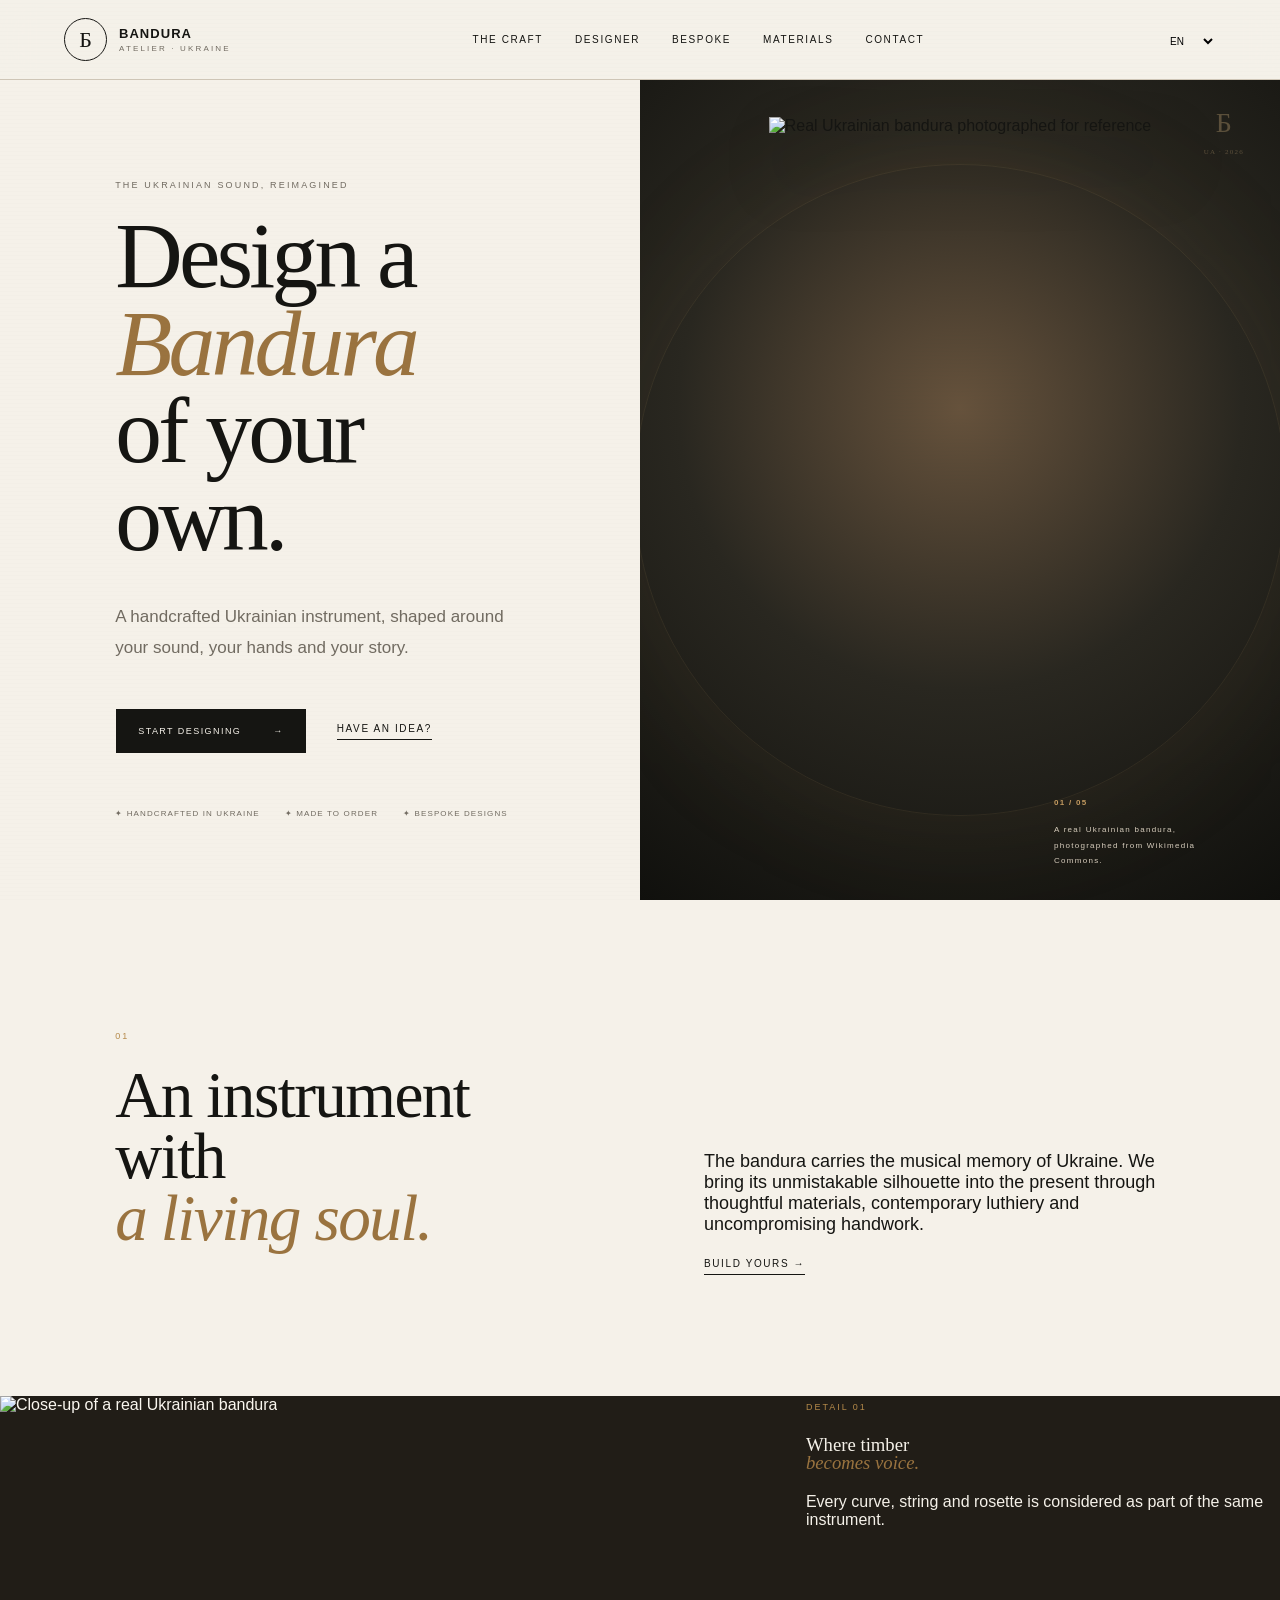
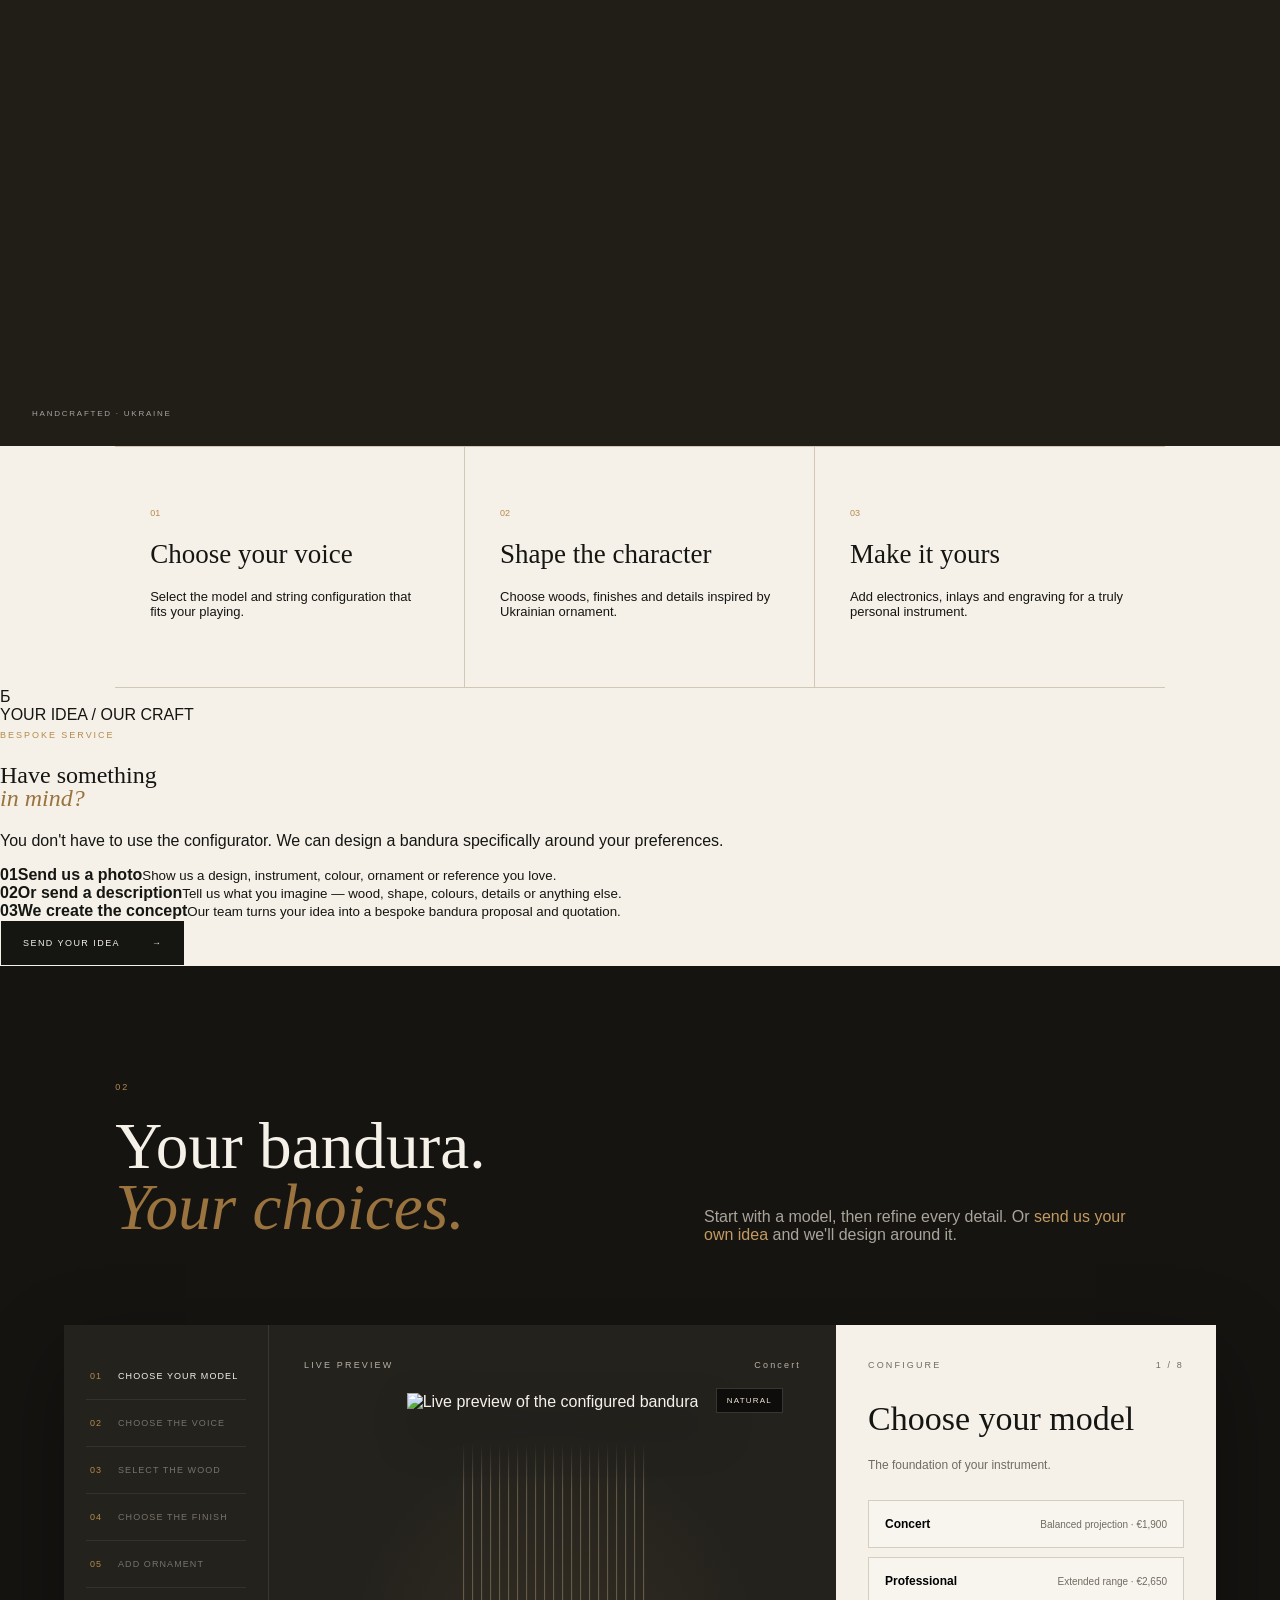
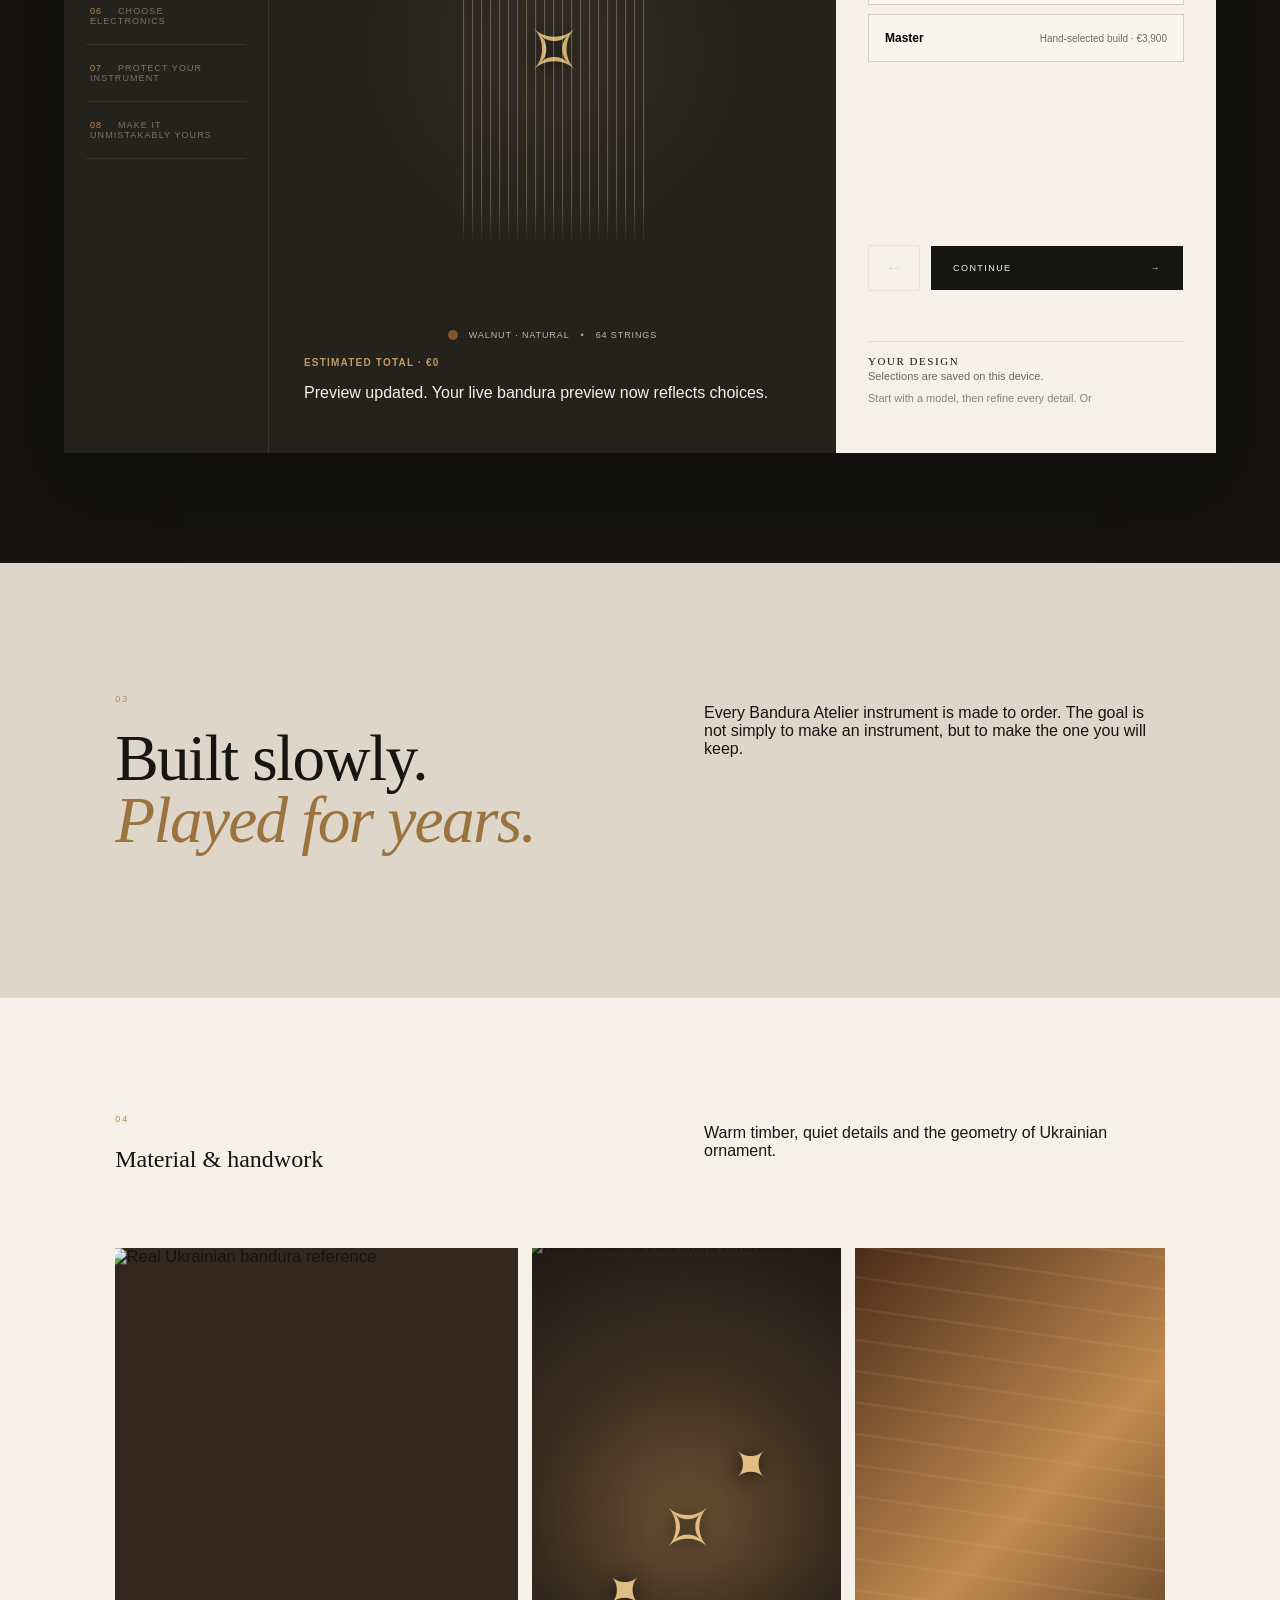
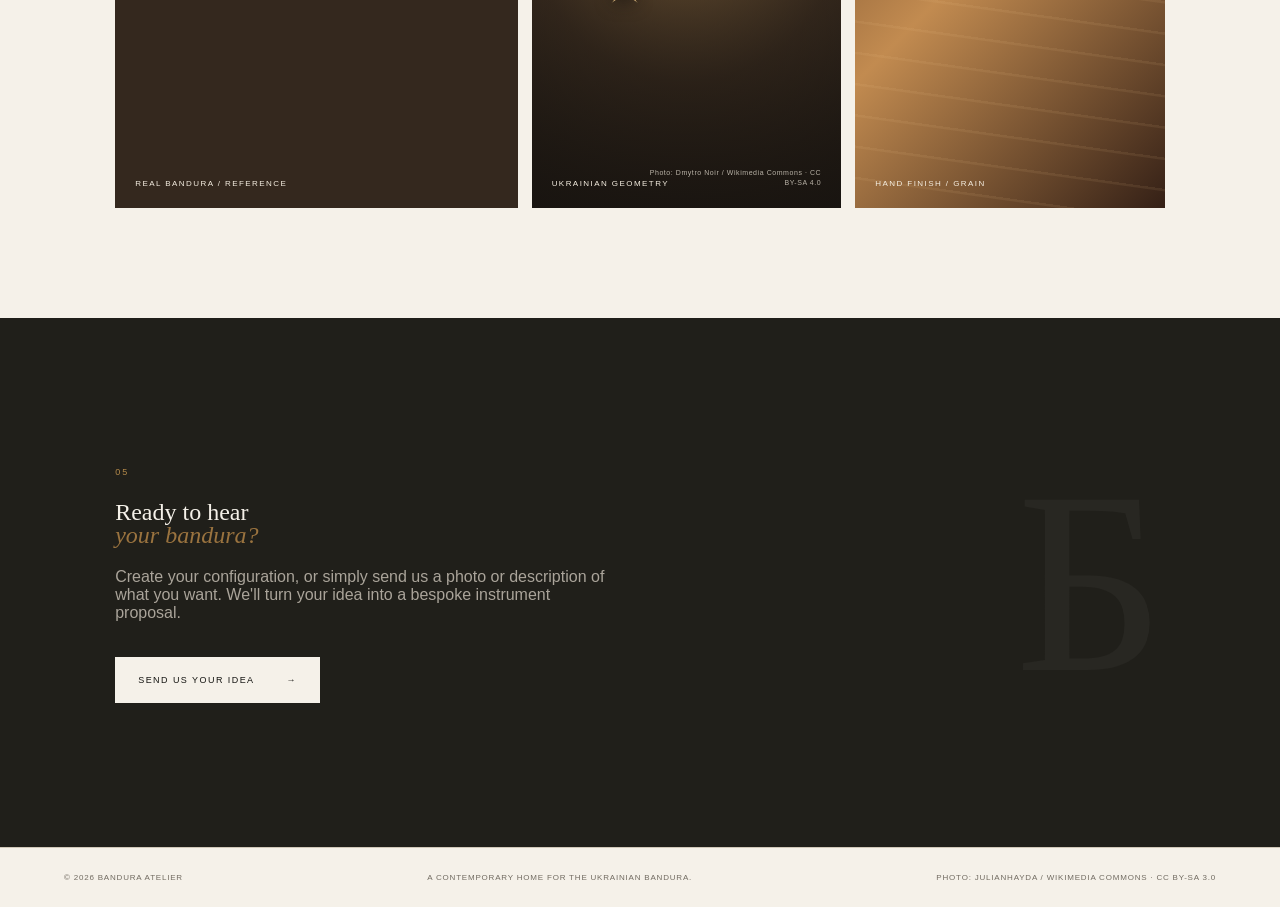
==== commit 8f35d07e: "Wire accessible configurator option labels" ====
--- a/index.html
+++ b/index.html
@@ -1 +1 @@
-<!doctype html><html lang="en" dir="ltr"><head><meta charset="UTF-8"><meta name="viewport" content="width=device-width,initial-scale=1"><meta name="theme-color" content="#151512"><meta name="description" content="Bandura Atelier — bespoke handcrafted Ukrainian banduras designed around you."><title>Bandura Atelier — Bespoke Ukrainian Banduras</title><link rel="preconnect" href="https://fonts.googleapis.com"><link rel="preconnect" href="https://fonts.gstatic.com" crossorigin><link rel="preconnect" href="https://commons.wikimedia.org"><link rel="dns-prefetch" href="//commons.wikimedia.org"><link rel="stylesheet" href="styles.css"><link rel="stylesheet" href="configurator-live.css"><link rel="stylesheet" href="configurator-materials.css"></head><body><header class="topbar"><a class="brand" href="#top"><span class="brand-mark">Б</span><span><b>BANDURA</b><small>ATELIER · UKRAINE</small></span></a><nav><a href="#story">The craft</a><a href="#designer">Designer</a><a href="#bespoke">Bespoke</a><a href="#gallery">Materials</a><a href="#contact">Contact</a></nav><div class="actions"><select id="language" aria-label="Language"><option value="en">EN</option><option value="uk">UA</option><option value="es">ES</option><option value="it">IT</option><option value="fr">FR</option><option value="de">DE</option><option value="zh">中文</option><option value="ja">日本語</option><option value="he">עברית</option></select><button id="menuBtn" aria-label="Open menu" aria-controls="mobileNav" aria-expanded="false">☰</button></div></header><main id="top"><section class="hero"><div class="hero-copy"><span class="eyebrow">THE UKRAINIAN SOUND, REIMAGINED</span><h1>Design a<br><em>Bandura</em><br>of your own.</h1><p>A handcrafted Ukrainian instrument, shaped around your sound, your hands and your story.</p><div class="hero-buttons"><a class="btn primary" href="#designer">Start designing <span>→</span></a><a class="text-link" href="#bespoke">Have an idea?</a></div><div class="hero-meta"><span>✦ Handcrafted in Ukraine</span><span>✦ Made to order</span><span>✦ Bespoke designs</span></div></div><div class="hero-art"><div class="hero-frame"><img src="https://commons.wikimedia.org/wiki/Special:FilePath/Chernihiv-style_bandura.jpg?width=1200" alt="Real Ukrainian bandura" loading="eager" decoding="async" fetchpriority="high"></div><div class="hero-caption"><b>01 / 05</b><span>A real Ukrainian bandura, photographed from Wikimedia Commons.</span></div><div class="hero-stamp">Б<br><small>UA · 2026</small></div></div></section><section class="manifesto" id="story"><div><span class="section-no">01</span><h2>An instrument with<br><em>a living soul.</em></h2></div><div class="manifesto-copy"><p>The bandura carries the musical memory of Ukraine. We bring its unmistakable silhouette into the present through thoughtful materials, contemporary luthiery and uncompromising handwork.</p><a class="arrow-link" href="#designer">Build yours →</a></div></section><section class="editorial-image"><div class="editorial-photo"><img src="https://commons.wikimedia.org/wiki/Special:FilePath/Chernihiv_Bandura3.jpg?width=1600" alt="Close-up of a real Ukrainian bandura" loading="lazy" decoding="async"></div><div class="editorial-note"><span class="section-no">DETAIL 01</span><h3>Where timber<br><em>becomes voice.</em></h3><p>Every curve, string and rosette is considered as part of the same instrument.</p></div></section><section class="features"><article><span>01</span><h3>Choose your voice</h3><p>Select the model and string configuration that fits your playing.</p></article><article><span>02</span><h3>Shape the character</h3><p>Choose woods, finishes and details inspired by Ukrainian ornament.</p></article><article><span>03</span><h3>Make it yours</h3><p>Add electronics, inlays and engraving for a truly personal instrument.</p></article></section><section class="bespoke" id="bespoke"><div class="bespoke-art"><div class="bespoke-lines"></div><div class="bespoke-symbol">Б</div><span>YOUR IDEA / OUR CRAFT</span></div><div class="bespoke-copy"><span class="section-no">BESPOKE SERVICE</span><h2>Have something<br><em>in mind?</em></h2><p>You don't have to use the configurator. We can design a bandura specifically around your preferences.</p><div class="bespoke-steps"><div><b>01</b><span><strong>Send us a photo</strong><small>Show us a design, instrument, colour, ornament or reference you love.</small></span></div><div><b>02</b><span><strong>Or send a description</strong><small>Tell us what you imagine — wood, shape, colours, details or anything else.</small></span></div><div><b>03</b><span><strong>We create the concept</strong><small>Our team turns your idea into a bespoke bandura proposal and quotation.</small></span></div></div><a class="btn primary" href="mailto:atelier@bandura-atelier.com?subject=Bespoke%20Bandura%20Design">Send your idea <span>→</span></a></div></section><section class="designer" id="designer"><div class="designer-head"><div><span class="section-no">02</span><h2>Your bandura.<br><em>Your choices.</em></h2></div><p>Start with a model, then refine every detail. Or <a href="#bespoke" style="color:#c39a60">send us your own idea</a> and we'll design around it.</p></div><div class="designer-grid"><aside class="steps" id="steps"></aside><div class="preview-panel"><div class="preview-label"><span>LIVE PREVIEW</span><span id="modelLabel">Concert</span></div><div class="instrument-card"><div class="preview-orb"></div><img id="previewImage" src="https://commons.wikimedia.org/wiki/Special:FilePath/Chernihiv-style_bandura.jpg?width=1200" alt="Live bandura preview" loading="lazy" decoding="async" fetchpriority="low"><div class="preview-custom" aria-hidden="true"></div></div><div class="finish-caption"><i id="finishDot"></i><span id="finishName">Walnut · Natural</span><span>•</span><span id="stringCount">64 strings</span></div></div><aside class="config"><div class="config-top"><span>CONFIGURE</span><span id="stepCounter">1 / 8</span></div><div id="configContent"></div><div class="config-footer"><button class="back" id="backBtn" aria-label="Previous">←</button><button class="btn primary next" id="nextBtn"><span>Continue</span><span>→</span></button></div></aside></div></section><section class="quote-band"><div><span class="section-no">03</span><h2>Built slowly.<br><em>Played for years.</em></h2></div><p>Every Bandura Atelier instrument is made to order. The goal is not simply to make an instrument, but to make the one you will keep.</p></section><section class="gallery" id="gallery"><div class="section-head"><div><span class="section-no">04</span><h2>Material & handwork</h2></div><p>Warm timber, quiet details and the geometry of Ukrainian ornament.</p></div><div class="gallery-grid"><figure class="gallery-card large"><img src="https://commons.wikimedia.org/wiki/Special:FilePath/Chernihiv_Bandura3.jpg?width=1600" alt="Real Ukrainian bandura reference" loading="lazy" decoding="async"><figcaption>REAL BANDURA / REFERENCE</figcaption></figure><figure class="gallery-card detail"><div class="ornament"><span>✦</span><span>✧</span><span>✦</span></div><figcaption>UKRAINIAN GEOMETRY</figcaption></figure><figure class="gallery-card finish"><div class="wood-swatch"></div><figcaption>HAND FINISH / GRAIN</figcaption></figure></div></section><section class="contact" id="contact"><div><span class="section-no">05</span><h2>Ready to hear<br><em>your bandura?</em></h2><p>Create your configuration, or simply send us a photo or description of what you want. We'll turn your idea into a bespoke instrument proposal.</p><a class="btn light" href="mailto:atelier@bandura-atelier.com?subject=My%20Bandura%20Idea">Send us your idea <span>→</span></a></div><div class="contact-seal">Б</div></section></main><footer><span>© 2026 BANDURA ATELIER</span><span>A contemporary home for the Ukrainian bandura.</span><span>Photo: Julianhayda / Wikimedia Commons · CC BY-SA 3.0 / 4.0</span></footer><script src="app.js"></script><script src="bespoke.js"></script><script src="configurator-enhancements.js"></script><script src="configurator-accessibility.js"></script><script src="mobile-nav.js"></script><script src="language-accessibility.js"></script><script src="image-resilience.js"></script><script src="bespoke-accessibility.js"></script><script src="configurator-focus.js"></script><script src="configurator-summary.js"></script><script src="image-accessibility.js"></script></body></html>+<!doctype html><html lang="en" dir="ltr"><head><meta charset="UTF-8"><meta name="viewport" content="width=device-width,initial-scale=1"><meta name="theme-color" content="#151512"><meta name="description" content="Bandura Atelier — bespoke handcrafted Ukrainian banduras designed around you."><title>Bandura Atelier — Bespoke Ukrainian Banduras</title><link rel="preconnect" href="https://fonts.googleapis.com"><link rel="preconnect" href="https://fonts.gstatic.com" crossorigin><link rel="preconnect" href="https://commons.wikimedia.org"><link rel="dns-prefetch" href="//commons.wikimedia.org"><link rel="stylesheet" href="styles.css"><link rel="stylesheet" href="configurator-live.css"><link rel="stylesheet" href="configurator-materials.css"></head><body><header class="topbar"><a class="brand" href="#top"><span class="brand-mark">Б</span><span><b>BANDURA</b><small>ATELIER · UKRAINE</small></span></a><nav><a href="#story">The craft</a><a href="#designer">Designer</a><a href="#bespoke">Bespoke</a><a href="#gallery">Materials</a><a href="#contact">Contact</a></nav><div class="actions"><select id="language" aria-label="Language"><option value="en">EN</option><option value="uk">UA</option><option value="es">ES</option><option value="it">IT</option><option value="fr">FR</option><option value="de">DE</option><option value="zh">中文</option><option value="ja">日本語</option><option value="he">עברית</option></select><button id="menuBtn" aria-label="Open menu" aria-controls="mobileNav" aria-expanded="false">☰</button></div></header><main id="top"><section class="hero"><div class="hero-copy"><span class="eyebrow">THE UKRAINIAN SOUND, REIMAGINED</span><h1>Design a<br><em>Bandura</em><br>of your own.</h1><p>A handcrafted Ukrainian instrument, shaped around your sound, your hands and your story.</p><div class="hero-buttons"><a class="btn primary" href="#designer">Start designing <span>→</span></a><a class="text-link" href="#bespoke">Have an idea?</a></div><div class="hero-meta"><span>✦ Handcrafted in Ukraine</span><span>✦ Made to order</span><span>✦ Bespoke designs</span></div></div><div class="hero-art"><div class="hero-frame"><img src="https://commons.wikimedia.org/wiki/Special:FilePath/Chernihiv-style_bandura.jpg?width=1200" alt="Real Ukrainian bandura" loading="eager" decoding="async" fetchpriority="high"></div><div class="hero-caption"><b>01 / 05</b><span>A real Ukrainian bandura, photographed from Wikimedia Commons.</span></div><div class="hero-stamp">Б<br><small>UA · 2026</small></div></div></section><section class="manifesto" id="story"><div><span class="section-no">01</span><h2>An instrument with<br><em>a living soul.</em></h2></div><div class="manifesto-copy"><p>The bandura carries the musical memory of Ukraine. We bring its unmistakable silhouette into the present through thoughtful materials, contemporary luthiery and uncompromising handwork.</p><a class="arrow-link" href="#designer">Build yours →</a></div></section><section class="editorial-image"><div class="editorial-photo"><img src="https://commons.wikimedia.org/wiki/Special:FilePath/Chernihiv_Bandura3.jpg?width=1600" alt="Close-up of a real Ukrainian bandura" loading="lazy" decoding="async"></div><div class="editorial-note"><span class="section-no">DETAIL 01</span><h3>Where timber<br><em>becomes voice.</em></h3><p>Every curve, string and rosette is considered as part of the same instrument.</p></div></section><section class="features"><article><span>01</span><h3>Choose your voice</h3><p>Select the model and string configuration that fits your playing.</p></article><article><span>02</span><h3>Shape the character</h3><p>Choose woods, finishes and details inspired by Ukrainian ornament.</p></article><article><span>03</span><h3>Make it yours</h3><p>Add electronics, inlays and engraving for a truly personal instrument.</p></article></section><section class="bespoke" id="bespoke"><div class="bespoke-art"><div class="bespoke-lines"></div><div class="bespoke-symbol">Б</div><span>YOUR IDEA / OUR CRAFT</span></div><div class="bespoke-copy"><span class="section-no">BESPOKE SERVICE</span><h2>Have something<br><em>in mind?</em></h2><p>You don't have to use the configurator. We can design a bandura specifically around your preferences.</p><div class="bespoke-steps"><div><b>01</b><span><strong>Send us a photo</strong><small>Show us a design, instrument, colour, ornament or reference you love.</small></span></div><div><b>02</b><span><strong>Or send a description</strong><small>Tell us what you imagine — wood, shape, colours, details or anything else.</small></span></div><div><b>03</b><span><strong>We create the concept</strong><small>Our team turns your idea into a bespoke bandura proposal and quotation.</small></span></div></div><a class="btn primary" href="mailto:atelier@bandura-atelier.com?subject=Bespoke%20Bandura%20Design">Send your idea <span>→</span></a></div></section><section class="designer" id="designer"><div class="designer-head"><div><span class="section-no">02</span><h2>Your bandura.<br><em>Your choices.</em></h2></div><p>Start with a model, then refine every detail. Or <a href="#bespoke" style="color:#c39a60">send us your own idea</a> and we'll design around it.</p></div><div class="designer-grid"><aside class="steps" id="steps"></aside><div class="preview-panel"><div class="preview-label"><span>LIVE PREVIEW</span><span id="modelLabel">Concert</span></div><div class="instrument-card"><div class="preview-orb"></div><img id="previewImage" src="https://commons.wikimedia.org/wiki/Special:FilePath/Chernihiv-style_bandura.jpg?width=1200" alt="Live bandura preview" loading="lazy" decoding="async" fetchpriority="low"><div class="preview-custom" aria-hidden="true"></div></div><div class="finish-caption"><i id="finishDot"></i><span id="finishName">Walnut · Natural</span><span>•</span><span id="stringCount">64 strings</span></div></div><aside class="config"><div class="config-top"><span>CONFIGURE</span><span id="stepCounter">1 / 8</span></div><div id="configContent"></div><div class="config-footer"><button class="back" id="backBtn" aria-label="Previous">←</button><button class="btn primary next" id="nextBtn"><span>Continue</span><span>→</span></button></div></aside></div></section><section class="quote-band"><div><span class="section-no">03</span><h2>Built slowly.<br><em>Played for years.</em></h2></div><p>Every Bandura Atelier instrument is made to order. The goal is not simply to make an instrument, but to make the one you will keep.</p></section><section class="gallery" id="gallery"><div class="section-head"><div><span class="section-no">04</span><h2>Material & handwork</h2></div><p>Warm timber, quiet details and the geometry of Ukrainian ornament.</p></div><div class="gallery-grid"><figure class="gallery-card large"><img src="https://commons.wikimedia.org/wiki/Special:FilePath/Chernihiv_Bandura3.jpg?width=1600" alt="Real Ukrainian bandura reference" loading="lazy" decoding="async"><figcaption>REAL BANDURA / REFERENCE</figcaption></figure><figure class="gallery-card detail"><div class="ornament"><span>✦</span><span>✧</span><span>✦</span></div><figcaption>UKRAINIAN GEOMETRY</figcaption></figure><figure class="gallery-card finish"><div class="wood-swatch"></div><figcaption>HAND FINISH / GRAIN</figcaption></figure></div></section><section class="contact" id="contact"><div><span class="section-no">05</span><h2>Ready to hear<br><em>your bandura?</em></h2><p>Create your configuration, or simply send us a photo or description of what you want. We'll turn your idea into a bespoke instrument proposal.</p><a class="btn light" href="mailto:atelier@bandura-atelier.com?subject=My%20Bandura%20Idea">Send us your idea <span>→</span></a></div><div class="contact-seal">Б</div></section></main><footer><span>© 2026 BANDURA ATELIER</span><span>A contemporary home for the Ukrainian bandura.</span><span>Photo: Julianhayda / Wikimedia Commons · CC BY-SA 3.0 / 4.0</span></footer><script src="app.js"></script><script src="bespoke.js"></script><script src="configurator-enhancements.js"></script><script src="configurator-accessibility.js"></script><script src="configurator-aria.js"></script><script src="mobile-nav.js"></script><script src="language-accessibility.js"></script><script src="image-resilience.js"></script><script src="bespoke-accessibility.js"></script><script src="configurator-focus.js"></script><script src="configurator-summary.js"></script><script src="image-accessibility.js"></script></body></html>
--- a/configurator-live.css
+++ b/configurator-live.css
@@ -1 +1 @@
-.config-visual-layer{position:absolute;inset:0;z-index:5;pointer-events:none;overflow:hidden}.preview-string-field{position:absolute;left:50%;top:12%;width:42%;height:76%;transform:translateX(-50%);background:repeating-linear-gradient(90deg,transparent 0 4px,rgba(245,223,174,.62) 4.7px 5.35px,transparent 6px 9px);opacity:.22;mix-blend-mode:screen;mask-image:linear-gradient(180deg,transparent,#000 10%,#000 90%,transparent);-webkit-mask-image:linear-gradient(180deg,transparent,#000 10%,#000 90%,transparent);transition:opacity .35s,transform .35s}.instrument-card[data-strings="55-strings"] .preview-string-field{opacity:.15;transform:translateX(-50%) scaleX(.82)}.instrument-card[data-strings="68-strings"] .preview-string-field{opacity:.3;transform:translateX(-50%) scaleX(1.12)}.preview-ornament{position:absolute;left:50%;top:50%;transform:translate(-50%,-50%) rotate(45deg);font-family:'Playfair Display',serif;font-size:78px;color:#e6c17d;mix-blend-mode:screen;text-shadow:0 4px 22px #000;opacity:.88;transition:.35s}.instrument-card[data-ornament="tryzub"] .preview-ornament{font-size:96px}.instrument-card[data-ornament="vyshyvanka"] .preview-ornament{font-size:88px;text-shadow:0 0 16px #e6c17d}.instrument-card[data-ornament="petrykivka"] .preview-ornament{font-size:104px;color:#d99569}.preview-ornament-custom{font-size:86px!important;border:1px solid #e6c17d55;border-radius:50%;width:78px;height:78px;display:grid;place-items:center}.preview-pickup{position:absolute;left:50%;bottom:27%;transform:translateX(-50%);width:22px;height:22px;border-radius:50%;border:2px solid #ead6ae;color:#ead6ae;background:#181611;box-shadow:0 0 0 7px #ead6ae18,0 0 24px #000;display:grid;place-items:center;font-size:8px}.preview-pickup-acoustic-pickup{width:34px;height:10px;border-radius:4px;bottom:28%}.preview-pickup-studio-system{width:26px;height:26px;border-radius:50%;box-shadow:0 0 0 5px #ead6ae22,0 0 0 9px #ead6ae11,0 0 24px #000}.preview-pickup i{display:block;width:5px;height:5px;border-radius:50%;background:#ead6ae}.preview-pickup-acoustic-pickup i{width:18px;height:2px;border-radius:1px}.preview-pickup-studio-system i{width:7px;height:7px}.preview-engraving{position:absolute;left:50%;bottom:22%;transform:translateX(-50%);font-family:'Playfair Display',serif;font-size:32px;color:#f0d7a2;text-shadow:0 2px 8px #000;opacity:.85}.preview-badges{position:absolute;left:18px;bottom:18px;display:flex;gap:6px;flex-wrap:wrap;max-width:78%;align-items:flex-end}.preview-badge{padding:6px 8px;border:1px solid #ffffff26;background:#0e0d0be6;color:#eee5d7;font-size:7px;letter-spacing:.1em;text-transform:uppercase;backdrop-filter:blur(7px);transition:opacity .25s,transform .25s}.preview-badge-model{border-color:#c39a60}.preview-badge-wood{border-color:#9d7650}.preview-badge-finish{border-color:#d5b27a}.preview-case{position:absolute;inset:8% 17%;border:1px solid #ead6ae55;border-radius:18% 18% 12% 12%;box-shadow:inset 0 0 0 5px #0e0d0b55,0 0 28px #0007;opacity:.75}.preview-case-hard-case{border-width:3px;box-shadow:inset 0 0 0 7px #ead6ae22,0 0 30px #0009}.preview-case-soft-case{border-style:dashed;opacity:.55}.preview-model-marker{position:absolute;left:50%;top:5%;width:14%;height:2px;transform:translateX(-50%);background:#c39a60;opacity:.75}.preview-model-professional{width:18%}.preview-model-master{width:22%;height:3px;box-shadow:0 0 14px #c39a60}.instrument-card img{transition:transform .45s ease,filter .35s ease}.instrument-card[data-model="professional"] img{transform:scale(.985)}.instrument-card[data-model="master"] img{transform:scale(1.035)}.instrument-card[data-finish="honey"]:before{filter:brightness(1.02) saturate(1.12) drop-shadow(15px 22px 22px #0009)}.instrument-card[data-finish="dark-walnut"]:before{filter:brightness(.76) contrast(1.06) sepia(.12) drop-shadow(15px 22px 22px #0009)}.instrument-card[data-finish="black"]:before{filter:grayscale(.65) brightness(.58) contrast(1.12) drop-shadow(15px 22px 22px #0009)}.instrument-card[data-model="professional"]:before{transform:scale(.99)}.instrument-card[data-model="master"]:before{transform:scale(1.045)}@media(max-width:900px){.preview-badges{left:12px;bottom:12px;max-width:88%}.preview-badge{font-size:6px;padding:5px 7px}.preview-ornament{font-size:62px}.preview-pickup{bottom:25%}.preview-engraving{bottom:19%}.preview-case{inset:7% 12%}}@media(prefers-reduced-motion:reduce){.preview-string-field,.preview-ornament,.preview-badge,.instrument-card img{transition:none}}+.config-visual-layer{position:absolute;inset:0;z-index:5;pointer-events:none;overflow:hidden}.preview-string-field{position:absolute;left:50%;top:12%;width:42%;height:76%;transform:translateX(-50%);background:repeating-linear-gradient(90deg,transparent 0 4px,rgba(245,223,174,.62) 4.7px 5.35px,transparent 6px 9px);opacity:.22;mix-blend-mode:screen;mask-image:linear-gradient(180deg,transparent,#000 10%,#000 90%,transparent);-webkit-mask-image:linear-gradient(180deg,transparent,#000 10%,#000 90%,transparent);transition:opacity .35s,transform .35s}.instrument-card[data-strings="55-strings"] .preview-string-field{opacity:.15;transform:translateX(-50%) scaleX(.82)}.instrument-card[data-strings="68-strings"] .preview-string-field{opacity:.3;transform:translateX(-50%) scaleX(1.12)}.preview-ornament{position:absolute;left:50%;top:50%;transform:translate(-50%,-50%) rotate(45deg);font-family:'Playfair Display',serif;font-size:78px;color:#e6c17d;mix-blend-mode:screen;text-shadow:0 4px 22px #000;opacity:.88;transition:.35s}.instrument-card[data-ornament="tryzub"] .preview-ornament{font-size:96px}.instrument-card[data-ornament="vyshyvanka"] .preview-ornament{font-size:88px;text-shadow:0 0 16px #e6c17d}.instrument-card[data-ornament="petrykivka"] .preview-ornament{font-size:104px;color:#d99569}.preview-ornament-custom{font-size:86px!important;border:1px solid #e6c17d55;border-radius:50%;width:78px;height:78px;display:grid;place-items:center}.preview-pickup{position:absolute;left:50%;bottom:27%;transform:translateX(-50%);width:22px;height:22px;border-radius:50%;border:2px solid #ead6ae;color:#ead6ae;background:#181611;box-shadow:0 0 0 7px #ead6ae18,0 0 24px #000;display:grid;place-items:center;font-size:8px}.preview-pickup-acoustic-pickup{width:34px;height:10px;border-radius:4px;bottom:28%}.preview-pickup-studio-system{width:26px;height:26px;border-radius:50%;box-shadow:0 0 0 5px #ead6ae22,0 0 0 9px #ead6ae11,0 0 24px #000}.preview-pickup i{display:block;width:5px;height:5px;border-radius:50%;background:#ead6ae}.preview-pickup-acoustic-pickup i{width:18px;height:2px;border-radius:1px}.preview-pickup-studio-system i{width:7px;height:7px}.preview-engraving{position:absolute;left:50%;bottom:22%;transform:translateX(-50%);font-family:'Playfair Display',serif;font-size:32px;color:#f0d7a2;text-shadow:0 2px 8px #000;opacity:.85}.preview-badges{position:absolute;left:18px;bottom:18px;display:flex;gap:6px;flex-wrap:wrap;max-width:78%;align-items:flex-end}.preview-badge{padding:6px 8px;border:1px solid #ffffff26;background:#0e0d0be6;color:#eee5d7;font-size:7px;letter-spacing:.1em;text-transform:uppercase;backdrop-filter:blur(7px);transition:opacity .25s,transform .25s}.preview-badge-model{border-color:#c39a60}.preview-badge-wood{border-color:#9d7650}.preview-badge-finish{border-color:#d5b27a}.preview-case{position:absolute;inset:8% 17%;border:1px solid #ead6ae55;border-radius:18% 18% 12% 12%;box-shadow:inset 0 0 0 5px #0e0d0b55,0 0 28px #0007;opacity:.75}.preview-case-hard-case{border-width:3px;box-shadow:inset 0 0 0 7px #ead6ae22,0 0 30px #0009}.preview-case-soft-case{border-style:dashed;opacity:.55}.preview-model-marker{position:absolute;left:50%;top:5%;width:14%;height:2px;transform:translateX(-50%);background:#c39a60;opacity:.75}.preview-model-professional{width:18%}.preview-model-master{width:22%;height:3px;box-shadow:0 0 14px #c39a60}.instrument-card img{transition:transform .45s ease,filter .35s ease}.instrument-card[data-model="professional"] img{transform:scale(.97)}.instrument-card[data-model="master"] img{transform:scale(1.06)}.instrument-card[data-finish="honey"]:before{filter:brightness(1.02) saturate(1.12) drop-shadow(15px 22px 22px #0009)}.instrument-card[data-finish="dark-walnut"]:before{filter:brightness(.76) contrast(1.06) sepia(.12) drop-shadow(15px 22px 22px #0009)}.instrument-card[data-finish="black"]:before{filter:grayscale(.65) brightness(.58) contrast(1.12) drop-shadow(15px 22px 22px #0009)}.instrument-card[data-model="professional"]:before{transform:scale(.99)}.instrument-card[data-model="master"]:before{transform:scale(1.045)}.config .choice:focus-visible{outline:2px solid #c39a60;outline-offset:4px;box-shadow:0 0 0 5px #c39a6033}.config .choice{scroll-margin-top:96px}@media(max-width:900px){.preview-badges{left:12px;bottom:12px;max-width:88%}.preview-badge{font-size:6px;padding:5px 7px}.preview-ornament{font-size:62px}.preview-pickup{bottom:25%}.preview-engraving{bottom:19%}.preview-case{inset:7% 12%}.instrument-card[data-model="professional"] img{transform:scale(.985)}.instrument-card[data-model="master"] img{transform:scale(1.025)}}@media(prefers-reduced-motion:reduce){.preview-string-field,.preview-ornament,.preview-badge,.instrument-card img{transition:none}}
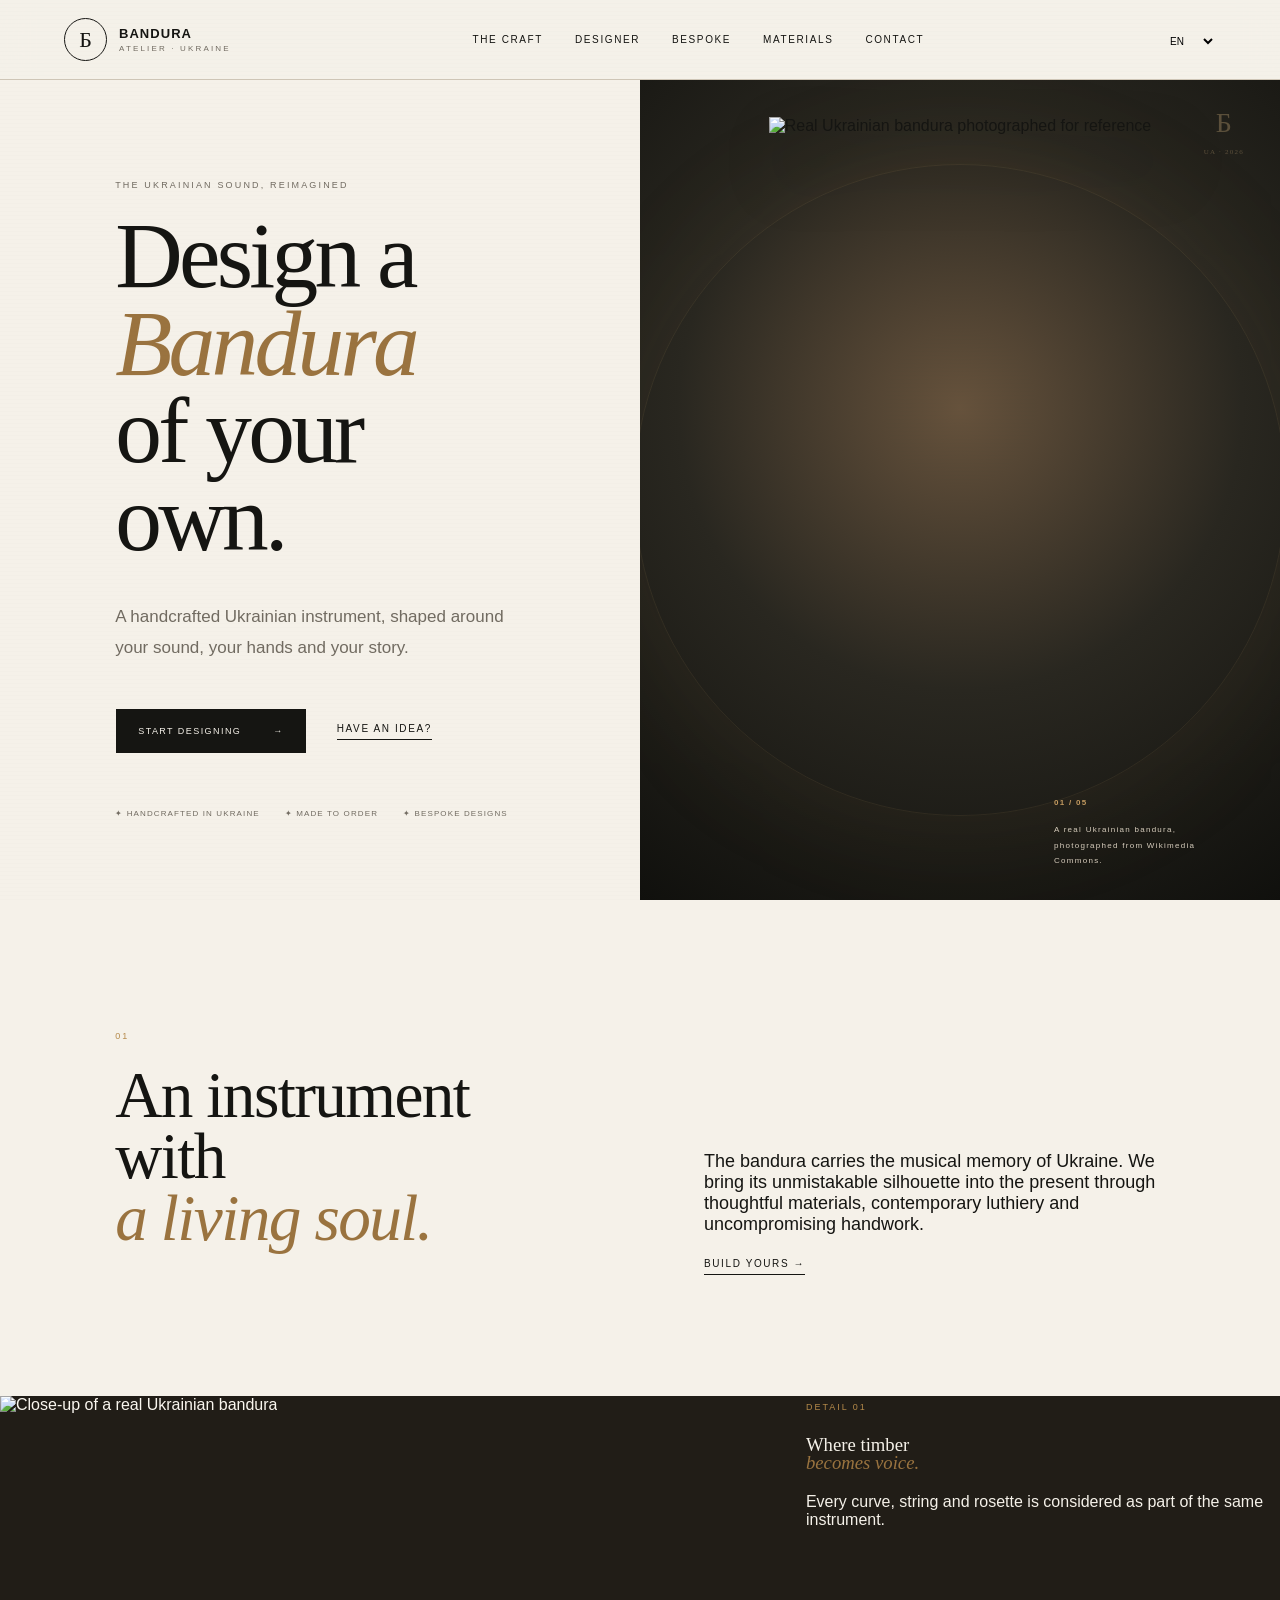
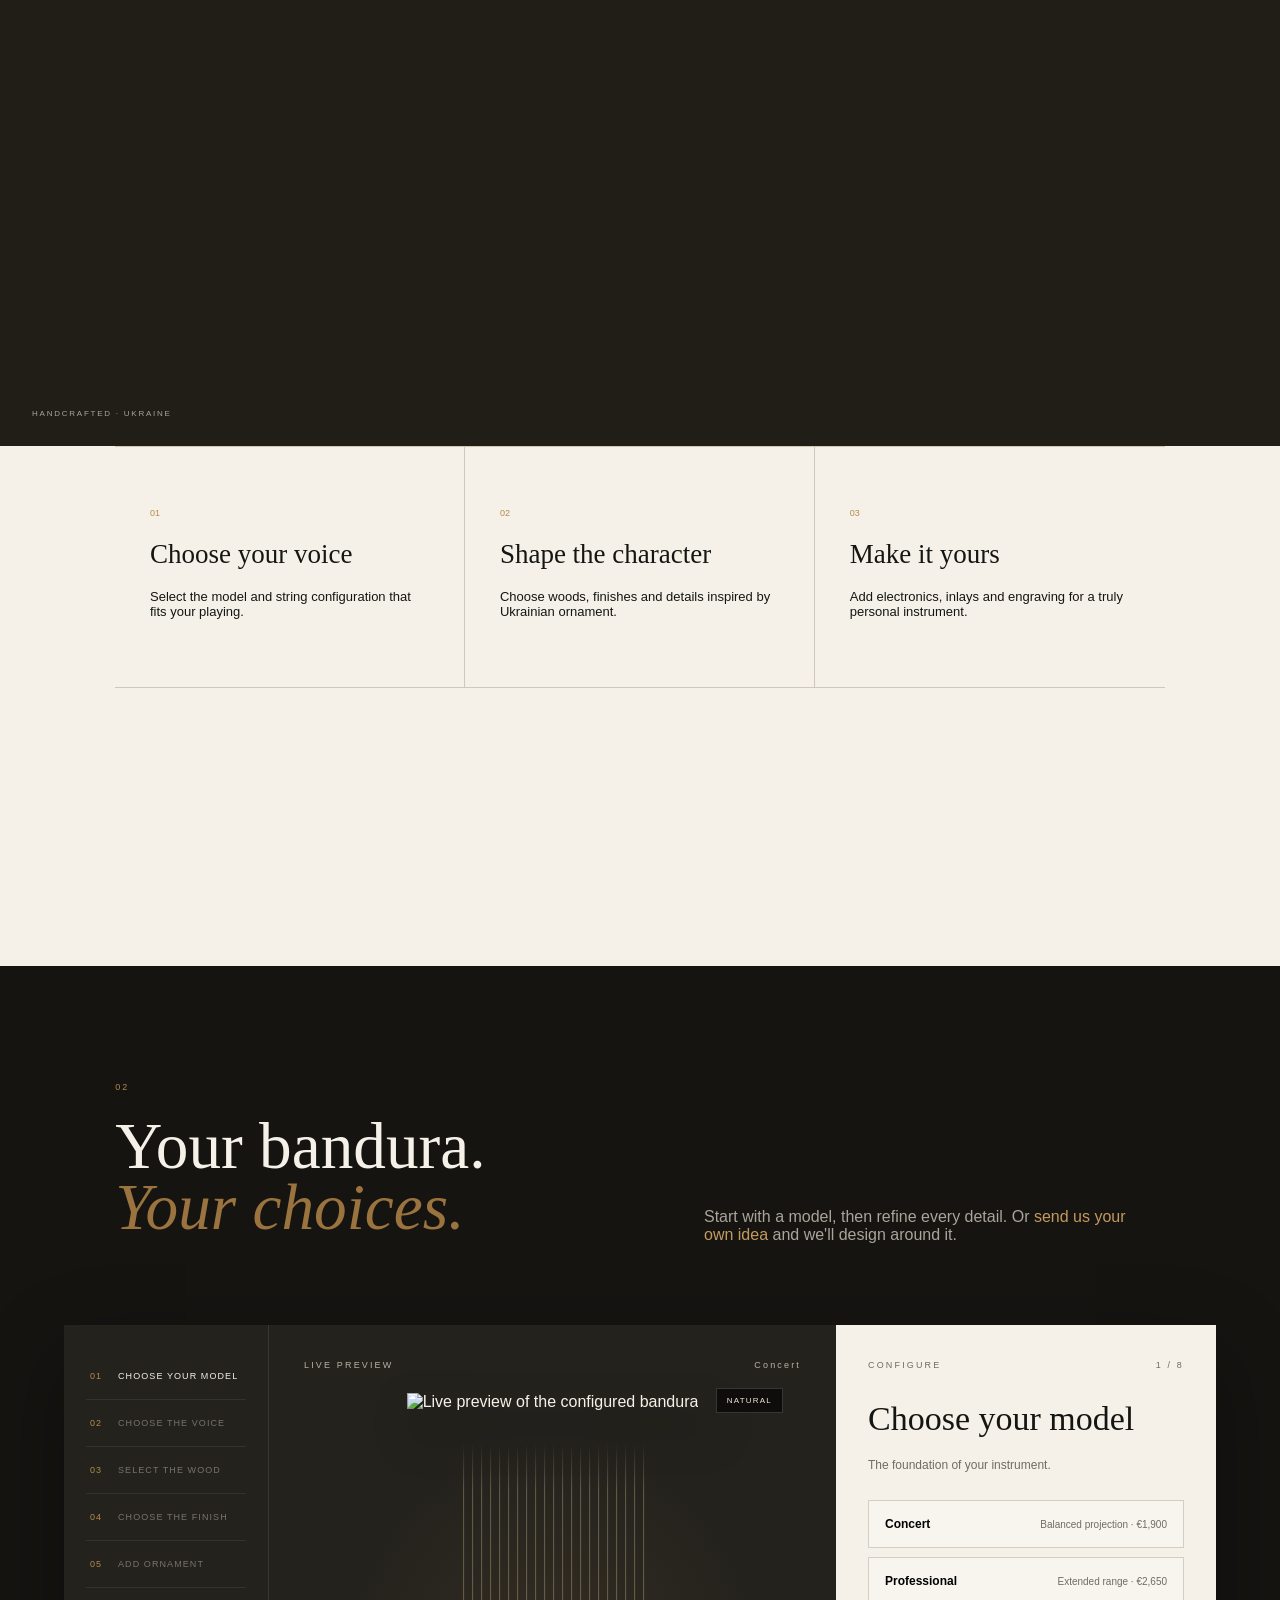
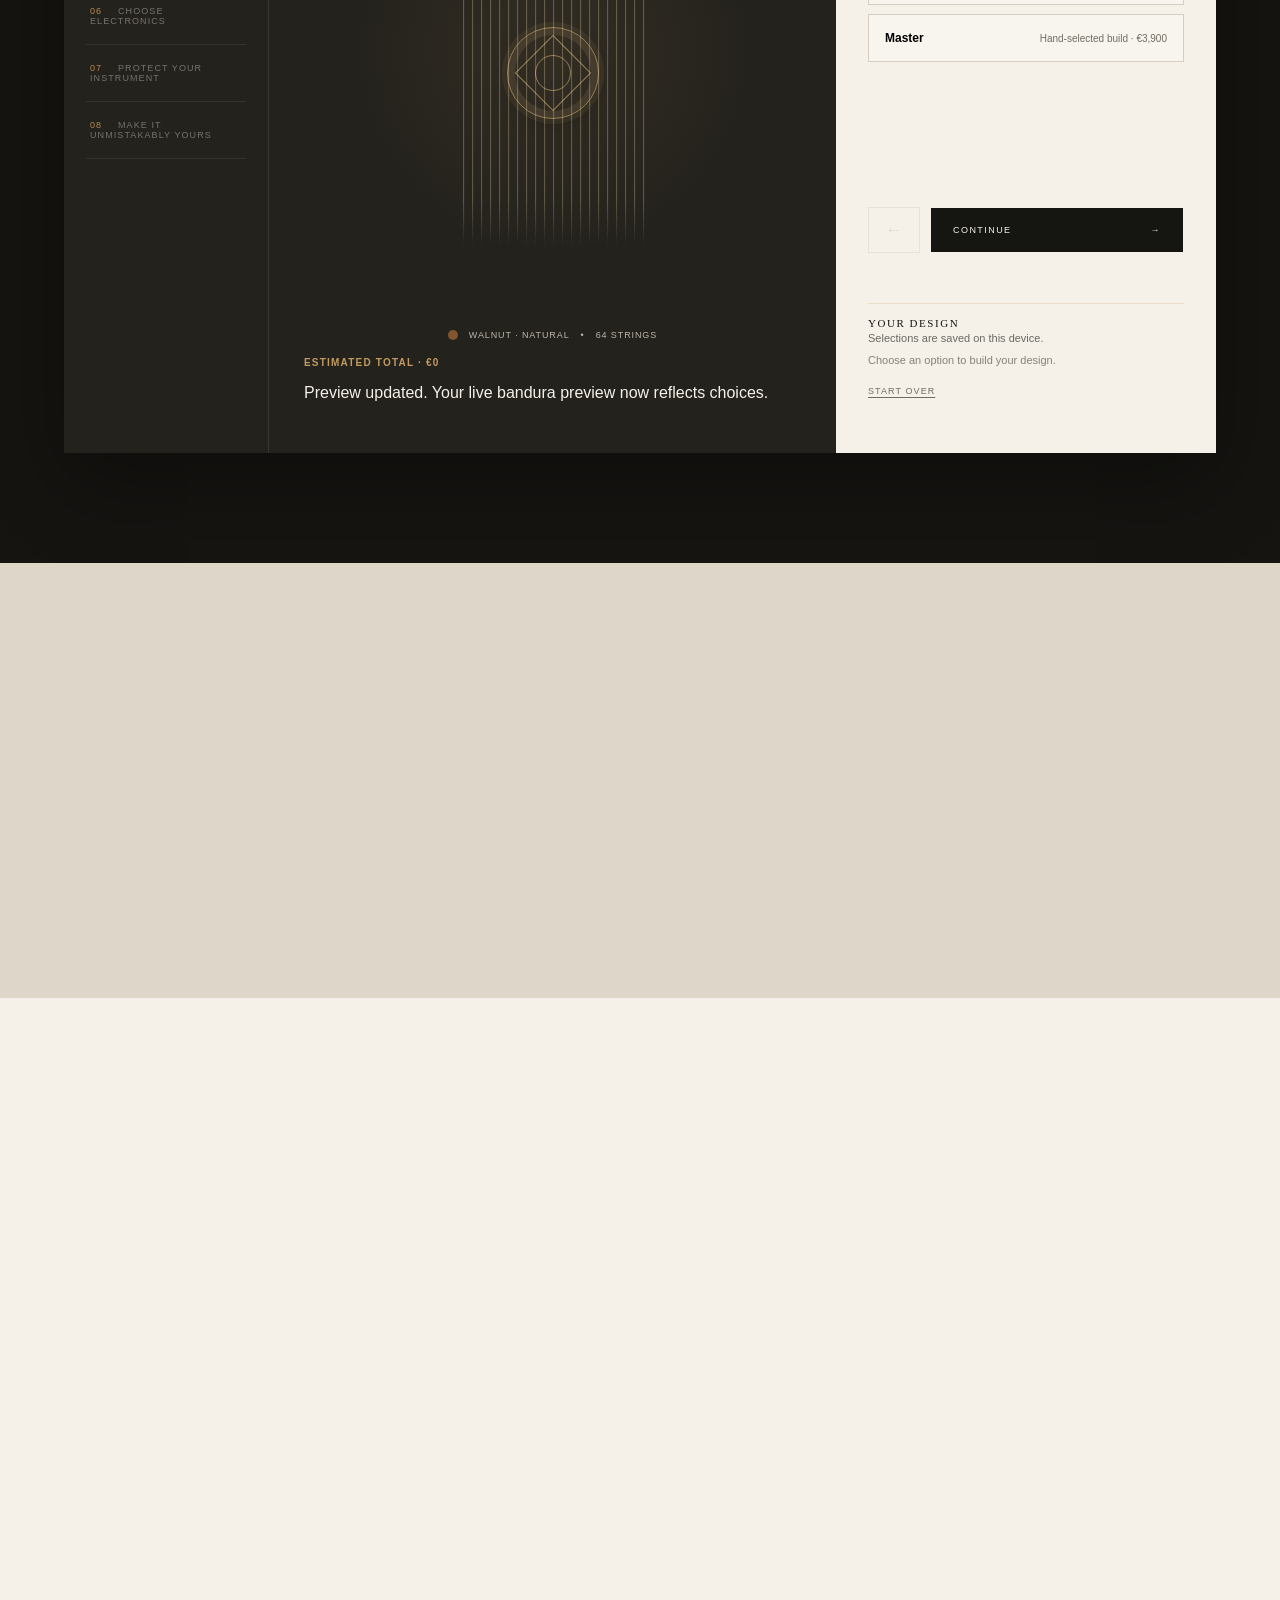
==== commit fea1c01e: "Use direct Wikimedia image assets for reliable bandura loading" ====
--- a/index.html
+++ b/index.html
@@ -1 +1 @@
-<!doctype html><html lang="en" dir="ltr"><head><meta charset="UTF-8"><meta name="viewport" content="width=device-width,initial-scale=1"><meta name="theme-color" content="#151512"><meta name="description" content="Bandura Atelier — bespoke handcrafted Ukrainian banduras designed around you."><title>Bandura Atelier — Bespoke Ukrainian Banduras</title><link rel="preconnect" href="https://fonts.googleapis.com"><link rel="preconnect" href="https://fonts.gstatic.com" crossorigin><link rel="preconnect" href="https://commons.wikimedia.org"><link rel="dns-prefetch" href="//commons.wikimedia.org"><link rel="stylesheet" href="styles.css"><link rel="stylesheet" href="configurator-live.css"><link rel="stylesheet" href="configurator-materials.css"></head><body><header class="topbar"><a class="brand" href="#top"><span class="brand-mark">Б</span><span><b>BANDURA</b><small>ATELIER · UKRAINE</small></span></a><nav><a href="#story">The craft</a><a href="#designer">Designer</a><a href="#bespoke">Bespoke</a><a href="#gallery">Materials</a><a href="#contact">Contact</a></nav><div class="actions"><select id="language" aria-label="Language"><option value="en">EN</option><option value="uk">UA</option><option value="es">ES</option><option value="it">IT</option><option value="fr">FR</option><option value="de">DE</option><option value="zh">中文</option><option value="ja">日本語</option><option value="he">עברית</option></select><button id="menuBtn" aria-label="Open menu" aria-controls="mobileNav" aria-expanded="false">☰</button></div></header><main id="top"><section class="hero"><div class="hero-copy"><span class="eyebrow">THE UKRAINIAN SOUND, REIMAGINED</span><h1>Design a<br><em>Bandura</em><br>of your own.</h1><p>A handcrafted Ukrainian instrument, shaped around your sound, your hands and your story.</p><div class="hero-buttons"><a class="btn primary" href="#designer">Start designing <span>→</span></a><a class="text-link" href="#bespoke">Have an idea?</a></div><div class="hero-meta"><span>✦ Handcrafted in Ukraine</span><span>✦ Made to order</span><span>✦ Bespoke designs</span></div></div><div class="hero-art"><div class="hero-frame"><img src="https://commons.wikimedia.org/wiki/Special:FilePath/Chernihiv-style_bandura.jpg?width=1200" alt="Real Ukrainian bandura" loading="eager" decoding="async" fetchpriority="high"></div><div class="hero-caption"><b>01 / 05</b><span>A real Ukrainian bandura, photographed from Wikimedia Commons.</span></div><div class="hero-stamp">Б<br><small>UA · 2026</small></div></div></section><section class="manifesto" id="story"><div><span class="section-no">01</span><h2>An instrument with<br><em>a living soul.</em></h2></div><div class="manifesto-copy"><p>The bandura carries the musical memory of Ukraine. We bring its unmistakable silhouette into the present through thoughtful materials, contemporary luthiery and uncompromising handwork.</p><a class="arrow-link" href="#designer">Build yours →</a></div></section><section class="editorial-image"><div class="editorial-photo"><img src="https://commons.wikimedia.org/wiki/Special:FilePath/Chernihiv_Bandura3.jpg?width=1600" alt="Close-up of a real Ukrainian bandura" loading="lazy" decoding="async"></div><div class="editorial-note"><span class="section-no">DETAIL 01</span><h3>Where timber<br><em>becomes voice.</em></h3><p>Every curve, string and rosette is considered as part of the same instrument.</p></div></section><section class="features"><article><span>01</span><h3>Choose your voice</h3><p>Select the model and string configuration that fits your playing.</p></article><article><span>02</span><h3>Shape the character</h3><p>Choose woods, finishes and details inspired by Ukrainian ornament.</p></article><article><span>03</span><h3>Make it yours</h3><p>Add electronics, inlays and engraving for a truly personal instrument.</p></article></section><section class="bespoke" id="bespoke"><div class="bespoke-art"><div class="bespoke-lines"></div><div class="bespoke-symbol">Б</div><span>YOUR IDEA / OUR CRAFT</span></div><div class="bespoke-copy"><span class="section-no">BESPOKE SERVICE</span><h2>Have something<br><em>in mind?</em></h2><p>You don't have to use the configurator. We can design a bandura specifically around your preferences.</p><div class="bespoke-steps"><div><b>01</b><span><strong>Send us a photo</strong><small>Show us a design, instrument, colour, ornament or reference you love.</small></span></div><div><b>02</b><span><strong>Or send a description</strong><small>Tell us what you imagine — wood, shape, colours, details or anything else.</small></span></div><div><b>03</b><span><strong>We create the concept</strong><small>Our team turns your idea into a bespoke bandura proposal and quotation.</small></span></div></div><a class="btn primary" href="mailto:atelier@bandura-atelier.com?subject=Bespoke%20Bandura%20Design">Send your idea <span>→</span></a></div></section><section class="designer" id="designer"><div class="designer-head"><div><span class="section-no">02</span><h2>Your bandura.<br><em>Your choices.</em></h2></div><p>Start with a model, then refine every detail. Or <a href="#bespoke" style="color:#c39a60">send us your own idea</a> and we'll design around it.</p></div><div class="designer-grid"><aside class="steps" id="steps"></aside><div class="preview-panel"><div class="preview-label"><span>LIVE PREVIEW</span><span id="modelLabel">Concert</span></div><div class="instrument-card"><div class="preview-orb"></div><img id="previewImage" src="https://commons.wikimedia.org/wiki/Special:FilePath/Chernihiv-style_bandura.jpg?width=1200" alt="Live bandura preview" loading="lazy" decoding="async" fetchpriority="low"><div class="preview-custom" aria-hidden="true"></div></div><div class="finish-caption"><i id="finishDot"></i><span id="finishName">Walnut · Natural</span><span>•</span><span id="stringCount">64 strings</span></div></div><aside class="config"><div class="config-top"><span>CONFIGURE</span><span id="stepCounter">1 / 8</span></div><div id="configContent"></div><div class="config-footer"><button class="back" id="backBtn" aria-label="Previous">←</button><button class="btn primary next" id="nextBtn"><span>Continue</span><span>→</span></button></div></aside></div></section><section class="quote-band"><div><span class="section-no">03</span><h2>Built slowly.<br><em>Played for years.</em></h2></div><p>Every Bandura Atelier instrument is made to order. The goal is not simply to make an instrument, but to make the one you will keep.</p></section><section class="gallery" id="gallery"><div class="section-head"><div><span class="section-no">04</span><h2>Material & handwork</h2></div><p>Warm timber, quiet details and the geometry of Ukrainian ornament.</p></div><div class="gallery-grid"><figure class="gallery-card large"><img src="https://commons.wikimedia.org/wiki/Special:FilePath/Chernihiv_Bandura3.jpg?width=1600" alt="Real Ukrainian bandura reference" loading="lazy" decoding="async"><figcaption>REAL BANDURA / REFERENCE</figcaption></figure><figure class="gallery-card detail"><div class="ornament"><span>✦</span><span>✧</span><span>✦</span></div><figcaption>UKRAINIAN GEOMETRY</figcaption></figure><figure class="gallery-card finish"><div class="wood-swatch"></div><figcaption>HAND FINISH / GRAIN</figcaption></figure></div></section><section class="contact" id="contact"><div><span class="section-no">05</span><h2>Ready to hear<br><em>your bandura?</em></h2><p>Create your configuration, or simply send us a photo or description of what you want. We'll turn your idea into a bespoke instrument proposal.</p><a class="btn light" href="mailto:atelier@bandura-atelier.com?subject=My%20Bandura%20Idea">Send us your idea <span>→</span></a></div><div class="contact-seal">Б</div></section></main><footer><span>© 2026 BANDURA ATELIER</span><span>A contemporary home for the Ukrainian bandura.</span><span>Photo: Julianhayda / Wikimedia Commons · CC BY-SA 3.0 / 4.0</span></footer><script src="app.js"></script><script src="bespoke.js"></script><script src="configurator-enhancements.js"></script><script src="configurator-accessibility.js"></script><script src="configurator-aria.js"></script><script src="mobile-nav.js"></script><script src="language-accessibility.js"></script><script src="image-resilience.js"></script><script src="bespoke-accessibility.js"></script><script src="configurator-focus.js"></script><script src="configurator-summary.js"></script><script src="image-accessibility.js"></script></body></html>+<!doctype html><html lang="en" dir="ltr"><head><meta charset="UTF-8"><meta name="viewport" content="width=device-width,initial-scale=1"><meta name="theme-color" content="#151512"><meta name="description" content="Bandura Atelier — bespoke handcrafted Ukrainian banduras designed around you."><title>Bandura Atelier — Bespoke Ukrainian Banduras</title><link rel="preconnect" href="https://fonts.googleapis.com"><link rel="preconnect" href="https://fonts.gstatic.com" crossorigin><link rel="preconnect" href="https://upload.wikimedia.org"><link rel="stylesheet" href="styles.css"><link rel="stylesheet" href="configurator-live.css"><link rel="stylesheet" href="configurator-materials.css"></head><body><header class="topbar"><a class="brand" href="#top"><span class="brand-mark">Б</span><span><b>BANDURA</b><small>ATELIER · UKRAINE</small></span></a><nav><a href="#story">The craft</a><a href="#designer">Designer</a><a href="#bespoke">Bespoke</a><a href="#gallery">Materials</a><a href="#contact">Contact</a></nav><div class="actions"><select id="language" aria-label="Language"><option value="en">EN</option><option value="uk">UA</option><option value="es">ES</option><option value="it">IT</option><option value="fr">FR</option><option value="de">DE</option><option value="zh">中文</option><option value="ja">日本語</option><option value="he">עברית</option></select><button id="menuBtn" aria-label="Open menu" aria-controls="mobileNav" aria-expanded="false">☰</button></div></header><main id="top"><section class="hero"><div class="hero-copy"><span class="eyebrow">THE UKRAINIAN SOUND, REIMAGINED</span><h1>Design a<br><em>Bandura</em><br>of your own.</h1><p>A handcrafted Ukrainian instrument, shaped around your sound, your hands and your story.</p><div class="hero-buttons"><a class="btn primary" href="#designer">Start designing <span>→</span></a><a class="text-link" href="#bespoke">Have an idea?</a></div><div class="hero-meta"><span>✦ Handcrafted in Ukraine</span><span>✦ Made to order</span><span>✦ Bespoke designs</span></div></div><div class="hero-art"><div class="hero-frame"><img src="https://upload.wikimedia.org/wikipedia/commons/5/59/Chernihiv-style_bandura.jpg" alt="Real Ukrainian bandura" loading="eager" decoding="async" fetchpriority="high"></div><div class="hero-caption"><b>01 / 05</b><span>A real Ukrainian bandura, photographed from Wikimedia Commons.</span></div><div class="hero-stamp">Б<br><small>UA · 2026</small></div></div></section><section class="manifesto" id="story"><div><span class="section-no">01</span><h2>An instrument with<br><em>a living soul.</em></h2></div><div class="manifesto-copy"><p>The bandura carries the musical memory of Ukraine. We bring its unmistakable silhouette into the present through thoughtful materials, contemporary luthiery and uncompromising handwork.</p><a class="arrow-link" href="#designer">Build yours →</a></div></section><section class="editorial-image"><div class="editorial-photo"><img src="https://upload.wikimedia.org/wikipedia/commons/thumb/5/52/Chernihiv_Bandura3.jpg/1280px-Chernihiv_Bandura3.jpg" alt="Close-up of a real Ukrainian bandura" loading="lazy" decoding="async"></div><div class="editorial-note"><span class="section-no">DETAIL 01</span><h3>Where timber<br><em>becomes voice.</em></h3><p>Every curve, string and rosette is considered as part of the same instrument.</p></div></section><section class="features"><article><span>01</span><h3>Choose your voice</h3><p>Select the model and string configuration that fits your playing.</p></article><article><span>02</span><h3>Shape the character</h3><p>Choose woods, finishes and details inspired by Ukrainian ornament.</p></article><article><span>03</span><h3>Make it yours</h3><p>Add electronics, inlays and engraving for a truly personal instrument.</p></article></section><section class="bespoke" id="bespoke"><div class="bespoke-art"><div class="bespoke-lines"></div><div class="bespoke-symbol">Б</div><span>YOUR IDEA / OUR CRAFT</span></div><div class="bespoke-copy"><span class="section-no">BESPOKE SERVICE</span><h2>Have something<br><em>in mind?</em></h2><p>You don't have to use the configurator. We can design a bandura specifically around your preferences.</p><div class="bespoke-steps"><div><b>01</b><span><strong>Send us a photo</strong><small>Show us a design, instrument, colour, ornament or reference you love.</small></span></div><div><b>02</b><span><strong>Or send a description</strong><small>Tell us what you imagine — wood, shape, colours, details or anything else.</small></span></div><div><b>03</b><span><strong>We create the concept</strong><small>Our team turns your idea into a bespoke bandura proposal and quotation.</small></span></div></div><a class="btn primary" href="mailto:atelier@bandura-atelier.com?subject=Bespoke%20Bandura%20Design">Send your idea <span>→</span></a></div></section><section class="designer" id="designer"><div class="designer-head"><div><span class="section-no">02</span><h2>Your bandura.<br><em>Your choices.</em></h2></div><p>Start with a model, then refine every detail. Or <a href="#bespoke" style="color:#c39a60">send us your own idea</a> and we'll design around it.</p></div><div class="designer-grid"><aside class="steps" id="steps"></aside><div class="preview-panel"><div class="preview-label"><span>LIVE PREVIEW</span><span id="modelLabel">Concert</span></div><div class="instrument-card"><div class="preview-orb"></div><img id="previewImage" src="https://upload.wikimedia.org/wikipedia/commons/5/59/Chernihiv-style_bandura.jpg" alt="Live bandura preview" loading="lazy" decoding="async" fetchpriority="low"><div class="preview-custom" aria-hidden="true"></div></div><div class="finish-caption"><i id="finishDot"></i><span id="finishName">Walnut · Natural</span><span>•</span><span id="stringCount">64 strings</span></div></div><aside class="config"><div class="config-top"><span>CONFIGURE</span><span id="stepCounter">1 / 8</span></div><div id="configContent"></div><div class="config-footer"><button class="back" id="backBtn" aria-label="Previous">←</button><button class="btn primary next" id="nextBtn"><span>Continue</span><span>→</span></button></div></aside></div></section><section class="quote-band"><div><span class="section-no">03</span><h2>Built slowly.<br><em>Played for years.</em></h2></div><p>Every Bandura Atelier instrument is made to order. The goal is not simply to make an instrument, but to make the one you will keep.</p></section><section class="gallery" id="gallery"><div class="section-head"><div><span class="section-no">04</span><h2>Material & handwork</h2></div><p>Warm timber, quiet details and the geometry of Ukrainian ornament.</p></div><div class="gallery-grid"><figure class="gallery-card large"><img src="https://upload.wikimedia.org/wikipedia/commons/thumb/5/52/Chernihiv_Bandura3.jpg/1280px-Chernihiv_Bandura3.jpg" alt="Real Ukrainian bandura reference" loading="lazy" decoding="async"><figcaption>REAL BANDURA / REFERENCE</figcaption></figure><figure class="gallery-card detail"><div class="ornament"><span>✦</span><span>✧</span><span>✦</span></div><figcaption>UKRAINIAN GEOMETRY</figcaption></figure><figure class="gallery-card finish"><div class="wood-swatch"></div><figcaption>HAND FINISH / GRAIN</figcaption></figure></div></section><section class="contact" id="contact"><div><span class="section-no">05</span><h2>Ready to hear<br><em>your bandura?</em></h2><p>Create your configuration, or simply send us a photo or description of what you want. We'll turn your idea into a bespoke instrument proposal.</p><a class="btn light" href="mailto:atelier@bandura-atelier.com?subject=My%20Bandura%20Idea">Send us your idea <span>→</span></a></div><div class="contact-seal">Б</div></section></main><footer><span>© 2026 BANDURA ATELIER</span><span>A contemporary home for the Ukrainian bandura.</span><span>Photo: Julianhayda / Wikimedia Commons · CC BY-SA 3.0 / 4.0</span></footer><script src="app.js"></script><script src="bespoke.js"></script><script src="configurator-enhancements.js"></script><script src="configurator-accessibility.js"></script><script src="configurator-aria.js"></script><script src="mobile-nav.js"></script><script src="language-accessibility.js"></script><script src="image-resilience.js"></script><script src="bespoke-accessibility.js"></script><script src="configurator-focus.js"></script><script src="configurator-summary.js"></script><script src="image-accessibility.js"></script></body></html>
--- a/configurator-live.css
+++ b/configurator-live.css
@@ -1 +1,41 @@
-.config-visual-layer{position:absolute;inset:0;z-index:5;pointer-events:none;overflow:hidden}.preview-string-field{position:absolute;left:50%;top:12%;width:42%;height:76%;transform:translateX(-50%);background:repeating-linear-gradient(90deg,transparent 0 4px,rgba(245,223,174,.62) 4.7px 5.35px,transparent 6px 9px);opacity:.22;mix-blend-mode:screen;mask-image:linear-gradient(180deg,transparent,#000 10%,#000 90%,transparent);-webkit-mask-image:linear-gradient(180deg,transparent,#000 10%,#000 90%,transparent);transition:opacity .35s,transform .35s}.instrument-card[data-strings="55-strings"] .preview-string-field{opacity:.15;transform:translateX(-50%) scaleX(.82)}.instrument-card[data-strings="68-strings"] .preview-string-field{opacity:.3;transform:translateX(-50%) scaleX(1.12)}.preview-ornament{position:absolute;left:50%;top:50%;transform:translate(-50%,-50%) rotate(45deg);font-family:'Playfair Display',serif;font-size:78px;color:#e6c17d;mix-blend-mode:screen;text-shadow:0 4px 22px #000;opacity:.88;transition:.35s}.instrument-card[data-ornament="tryzub"] .preview-ornament{font-size:96px}.instrument-card[data-ornament="vyshyvanka"] .preview-ornament{font-size:88px;text-shadow:0 0 16px #e6c17d}.instrument-card[data-ornament="petrykivka"] .preview-ornament{font-size:104px;color:#d99569}.preview-ornament-custom{font-size:86px!important;border:1px solid #e6c17d55;border-radius:50%;width:78px;height:78px;display:grid;place-items:center}.preview-pickup{position:absolute;left:50%;bottom:27%;transform:translateX(-50%);width:22px;height:22px;border-radius:50%;border:2px solid #ead6ae;color:#ead6ae;background:#181611;box-shadow:0 0 0 7px #ead6ae18,0 0 24px #000;display:grid;place-items:center;font-size:8px}.preview-pickup-acoustic-pickup{width:34px;height:10px;border-radius:4px;bottom:28%}.preview-pickup-studio-system{width:26px;height:26px;border-radius:50%;box-shadow:0 0 0 5px #ead6ae22,0 0 0 9px #ead6ae11,0 0 24px #000}.preview-pickup i{display:block;width:5px;height:5px;border-radius:50%;background:#ead6ae}.preview-pickup-acoustic-pickup i{width:18px;height:2px;border-radius:1px}.preview-pickup-studio-system i{width:7px;height:7px}.preview-engraving{position:absolute;left:50%;bottom:22%;transform:translateX(-50%);font-family:'Playfair Display',serif;font-size:32px;color:#f0d7a2;text-shadow:0 2px 8px #000;opacity:.85}.preview-badges{position:absolute;left:18px;bottom:18px;display:flex;gap:6px;flex-wrap:wrap;max-width:78%;align-items:flex-end}.preview-badge{padding:6px 8px;border:1px solid #ffffff26;background:#0e0d0be6;color:#eee5d7;font-size:7px;letter-spacing:.1em;text-transform:uppercase;backdrop-filter:blur(7px);transition:opacity .25s,transform .25s}.preview-badge-model{border-color:#c39a60}.preview-badge-wood{border-color:#9d7650}.preview-badge-finish{border-color:#d5b27a}.preview-case{position:absolute;inset:8% 17%;border:1px solid #ead6ae55;border-radius:18% 18% 12% 12%;box-shadow:inset 0 0 0 5px #0e0d0b55,0 0 28px #0007;opacity:.75}.preview-case-hard-case{border-width:3px;box-shadow:inset 0 0 0 7px #ead6ae22,0 0 30px #0009}.preview-case-soft-case{border-style:dashed;opacity:.55}.preview-model-marker{position:absolute;left:50%;top:5%;width:14%;height:2px;transform:translateX(-50%);background:#c39a60;opacity:.75}.preview-model-professional{width:18%}.preview-model-master{width:22%;height:3px;box-shadow:0 0 14px #c39a60}.instrument-card img{transition:transform .45s ease,filter .35s ease}.instrument-card[data-model="professional"] img{transform:scale(.97)}.instrument-card[data-model="master"] img{transform:scale(1.06)}.instrument-card[data-finish="honey"]:before{filter:brightness(1.02) saturate(1.12) drop-shadow(15px 22px 22px #0009)}.instrument-card[data-finish="dark-walnut"]:before{filter:brightness(.76) contrast(1.06) sepia(.12) drop-shadow(15px 22px 22px #0009)}.instrument-card[data-finish="black"]:before{filter:grayscale(.65) brightness(.58) contrast(1.12) drop-shadow(15px 22px 22px #0009)}.instrument-card[data-model="professional"]:before{transform:scale(.99)}.instrument-card[data-model="master"]:before{transform:scale(1.045)}.config .choice:focus-visible{outline:2px solid #c39a60;outline-offset:4px;box-shadow:0 0 0 5px #c39a6033}.config .choice{scroll-margin-top:96px}@media(max-width:900px){.preview-badges{left:12px;bottom:12px;max-width:88%}.preview-badge{font-size:6px;padding:5px 7px}.preview-ornament{font-size:62px}.preview-pickup{bottom:25%}.preview-engraving{bottom:19%}.preview-case{inset:7% 12%}.instrument-card[data-model="professional"] img{transform:scale(.985)}.instrument-card[data-model="master"] img{transform:scale(1.025)}}@media(prefers-reduced-motion:reduce){.preview-string-field,.preview-ornament,.preview-badge,.instrument-card img{transition:none}}+/* Visible configurator overlays keep the real bandura photograph intact while making each selected detail immediately legible. */
+.config-visual-layer{position:absolute;inset:0;z-index:5;pointer-events:none;overflow:hidden}
+.preview-string-field{position:absolute;left:50%;top:12%;width:42%;height:76%;transform:translateX(-50%);background:repeating-linear-gradient(90deg,transparent 0 4px,rgba(245,223,174,.62) 4.7px 5.35px,transparent 6px 9px);opacity:.22;mix-blend-mode:screen;mask-image:linear-gradient(180deg,transparent,#000 10%,#000 90%,transparent);-webkit-mask-image:linear-gradient(180deg,transparent,#000 10%,#000 90%,transparent);transition:opacity .35s,transform .35s}
+.instrument-card[data-strings="55-strings"] .preview-string-field{opacity:.15;transform:translateX(-50%) scaleX(.82)}
+.instrument-card[data-strings="68-strings"] .preview-string-field{opacity:.3;transform:translateX(-50%) scaleX(1.12)}
+/* Ornament is rendered as a restrained rosette over the soundboard instead of a floating text glyph. */
+.preview-ornament{position:absolute;left:50%;top:54%;width:92px;height:92px;transform:translate(-50%,-50%);border:1px solid rgba(230,193,125,.72);border-radius:50%;box-shadow:0 0 0 5px rgba(230,193,125,.09),inset 0 0 0 7px rgba(230,193,125,.14),0 4px 18px rgba(0,0,0,.28);font-size:0;color:transparent;mix-blend-mode:screen;opacity:.8;transition:.35s}
+.preview-ornament::before,.preview-ornament::after{content:"";position:absolute;inset:18px;border:1px solid rgba(230,193,125,.68);transform:rotate(45deg)}
+.preview-ornament::after{inset:27px;transform:rotate(0);border-radius:50%}
+.preview-ornament-tryzub::before{border-width:2px 1px 1px 1px;clip-path:polygon(50% 0,100% 100%,65% 78%,50% 100%,35% 78%,0 100%)}
+.preview-ornament-tryzub::after{border-radius:0;transform:rotate(45deg) scale(.78)}
+.preview-ornament-vyshyvanka{transform:translate(-50%,-50%) rotate(45deg);border-radius:14%}
+.preview-ornament-vyshyvanka::before{inset:13px;background:repeating-linear-gradient(90deg,transparent 0 7px,rgba(230,193,125,.6) 8px 10px),repeating-linear-gradient(0deg,transparent 0 7px,rgba(230,193,125,.6) 8px 10px);border:0}
+.preview-ornament-petrykivka{border-color:rgba(217,149,105,.82);box-shadow:0 0 0 5px rgba(217,149,105,.1),inset 0 0 0 7px rgba(217,149,105,.16),0 4px 18px rgba(0,0,0,.28)}
+.preview-ornament-petrykivka::before{inset:11px;border-color:rgba(217,149,105,.72);border-radius:50% 12% 50% 12%;transform:rotate(45deg)}
+.preview-ornament-petrykivka::after{inset:29px;background:radial-gradient(circle,rgba(217,149,105,.78) 0 18%,transparent 20% 100%);border:0}
+.preview-ornament-custom{border-style:dashed;border-radius:50%;width:82px;height:82px}
+.preview-ornament-custom::before,.preview-ornament-custom::after{border-style:dashed}
+.preview-pickup{position:absolute;left:50%;bottom:27%;transform:translateX(-50%);width:22px;height:22px;border-radius:50%;border:2px solid #ead6ae;color:#ead6ae;background:#181611;box-shadow:0 0 0 7px #ead6ae18,0 0 24px #000;display:grid;place-items:center;font-size:8px}
+.preview-pickup-acoustic-pickup{width:34px;height:10px;border-radius:4px;bottom:28%}
+.preview-pickup-studio-system{width:26px;height:26px;border-radius:50%;box-shadow:0 0 0 5px #ead6ae22,0 0 0 9px #ead6ae11,0 0 24px #000}
+.preview-pickup i{display:block;width:5px;height:5px;border-radius:50%;background:#ead6ae}
+.preview-pickup-acoustic-pickup i{width:18px;height:2px;border-radius:1px}
+.preview-pickup-studio-system i{width:7px;height:7px}
+.preview-engraving{position:absolute;left:50%;bottom:22%;transform:translateX(-50%);font-family:'Playfair Display',serif;font-size:32px;color:#f0d7a2;text-shadow:0 2px 8px #000;opacity:.85}
+.preview-badges{position:absolute;left:18px;bottom:18px;display:flex;gap:6px;flex-wrap:wrap;max-width:78%;align-items:flex-end}
+.preview-badge{padding:6px 8px;border:1px solid #ffffff26;background:#0e0d0be6;color:#eee5d7;font-size:7px;letter-spacing:.1em;text-transform:uppercase;backdrop-filter:blur(7px);transition:opacity .25s,transform .25s}
+.preview-badge-model{border-color:#c39a60}.preview-badge-wood{border-color:#9d7650}.preview-badge-finish{border-color:#d5b27a}
+/* Give case selections a recognizable silhouette, handle and closure detail instead of a generic frame. */
+.preview-case{position:absolute;inset:8% 17%;border:1px solid #ead6ae55;border-radius:18% 18% 12% 12%;box-shadow:inset 0 0 0 5px #0e0d0b55,0 0 28px #0007;opacity:.75}
+.preview-case::before,.preview-case::after{content:"";position:absolute;left:50%;transform:translateX(-50%);opacity:.85}
+.preview-case::before{top:-3%;width:18%;height:6%;border:1px solid #ead6ae66;border-bottom:0;border-radius:12px 12px 0 0}
+.preview-case::after{bottom:13%;width:9%;height:3%;border:1px solid #ead6ae55;border-radius:3px;box-shadow:0 -11px 0 -1px #ead6ae44}
+.preview-case-hard-case{border-width:3px;box-shadow:inset 0 0 0 7px #ead6ae22,0 0 30px #0009}.preview-case-soft-case{border-style:dashed;opacity:.55}.preview-case-soft-case::before{border-style:dashed}.preview-case-soft-case::after{border:0;width:34%;height:1px;background:#ead6ae55;bottom:10%}
+.preview-model-marker{position:absolute;left:50%;top:5%;width:14%;height:2px;transform:translateX(-50%);background:#c39a60;opacity:.75}.preview-model-professional{width:18%}.preview-model-master{width:22%;height:3px;box-shadow:0 0 14px #c39a60}
+.instrument-card img{transition:transform .45s ease,filter .35s ease}.instrument-card[data-model="professional"] img{transform:scale(.97)}.instrument-card[data-model="master"] img{transform:scale(1.06)}
+.instrument-card[data-finish="honey"]:before{filter:brightness(1.02) saturate(1.12) drop-shadow(15px 22px 22px #0009)}.instrument-card[data-finish="dark-walnut"]:before{filter:brightness(.76) contrast(1.06) sepia(.12) drop-shadow(15px 22px 22px #0009)}.instrument-card[data-finish="black"]:before{filter:grayscale(.65) brightness(.58) contrast(1.12) drop-shadow(15px 22px 22px #0009)}
+.instrument-card[data-model="professional"]:before{transform:scale(.99)}.instrument-card[data-model="master"]:before{transform:scale(1.045)}
+.config .choice:focus-visible{outline:2px solid #c39a60;outline-offset:4px;box-shadow:0 0 0 5px #c39a6033}.config .choice{scroll-margin-top:96px}
+@media(max-width:900px){.preview-badges{left:12px;bottom:12px;max-width:88%}.preview-badge{font-size:6px;padding:5px 7px}.preview-ornament{width:68px;height:68px;top:54%}.preview-ornament::before{inset:13px}.preview-ornament::after{inset:20px}.preview-pickup{bottom:25%}.preview-engraving{bottom:19%}.preview-case{inset:7% 12%}.instrument-card[data-model="professional"] img{transform:scale(.985)}.instrument-card[data-model="master"] img{transform:scale(1.025)}}
+@media(prefers-reduced-motion:reduce){.preview-string-field,.preview-ornament,.preview-badge,.instrument-card img{transition:none}}
--- a/configurator-materials.css
+++ b/configurator-materials.css
@@ -13,3 +13,21 @@
 .instrument-card[data-wood][data-finish="dark-walnut"]::before{filter:sepia(.22) saturate(.92) brightness(.72) contrast(1.08) drop-shadow(15px 22px 22px #0009)}
 .instrument-card[data-wood][data-finish="black"]::before{filter:grayscale(.68) brightness(.55) contrast(1.12) drop-shadow(15px 22px 22px #0009)}
 @media(prefers-reduced-motion:reduce){.instrument-card::before{transition:none}}
+
+/* Stronger, physically legible live-preview treatments for every core configurator choice. */
+.instrument-card[data-model="professional"]::before{transform:scale(.97) translateY(5px)}
+.instrument-card[data-model="master"]::before{transform:scale(1.04) translateY(-4px)}
+.instrument-card[data-model="concert"]::after,.instrument-card[data-model="professional"]::after,.instrument-card[data-model="master"]::after{content:'';position:absolute;pointer-events:none;z-index:2}
+.instrument-card[data-model="concert"]::after{inset:16px;border:1px solid #ffffff10}
+.instrument-card[data-model="professional"]::after{inset:12px;border:1px solid #c39a6030;box-shadow:inset 0 0 0 1px #ffffff08}
+.instrument-card[data-model="master"]::after{inset:8px;border:1px solid #c39a6055;box-shadow:inset 0 0 0 1px #c39a6015}
+.instrument-card[data-strings="55-strings"] .preview-string-field{width:35%;opacity:.22}
+.instrument-card[data-strings="64-strings"] .preview-string-field{width:42%;opacity:.3}
+.instrument-card[data-strings="68-strings"] .preview-string-field{width:49%;opacity:.38}
+.preview-string-field{position:absolute;left:50%;top:13%;width:42%;height:72%;transform:translateX(-50%);background:repeating-linear-gradient(90deg,transparent 0 4px,#f5dfae 4.7px 5.4px,transparent 6px 9px);opacity:.3;mix-blend-mode:screen;mask-image:linear-gradient(180deg,transparent,#000 12%,#000 88%,transparent);-webkit-mask-image:linear-gradient(180deg,transparent,#000 12%,#000 88%,transparent);pointer-events:none;z-index:5;transition:opacity .35s,width .35s}
+.instrument-card[data-electronics="acoustic-pickup"] .preview-pickup,.instrument-card[data-electronics="studio-system"] .preview-pickup{left:50%;bottom:22%;width:76px;height:12px;transform:translateX(-50%);border:1px solid #e2c58c88;background:#171511bb;box-shadow:0 0 18px #c39a6030;z-index:6}
+.instrument-card[data-electronics="studio-system"] .preview-pickup{width:92px}
+.instrument-card[data-electronics="acoustic-pickup"] .preview-pickup i,.instrument-card[data-electronics="studio-system"] .preview-pickup i{display:block;width:8px;height:8px;margin:1px auto;border-radius:50%;background:#d4b579;box-shadow:0 0 10px #d4b579aa}
+.instrument-card[data-case="soft-case"] .preview-case{inset:18px;border-style:dashed;border-color:#c8bda855;border-radius:12px}
+.instrument-card[data-case="hard-case"] .preview-case{inset:8px;border:2px solid #e0c28b66;border-radius:12px;box-shadow:inset 0 0 0 5px #15130f22,inset 0 0 35px #0006}
+@media(prefers-reduced-motion:reduce){.preview-string-field{transition:none}}
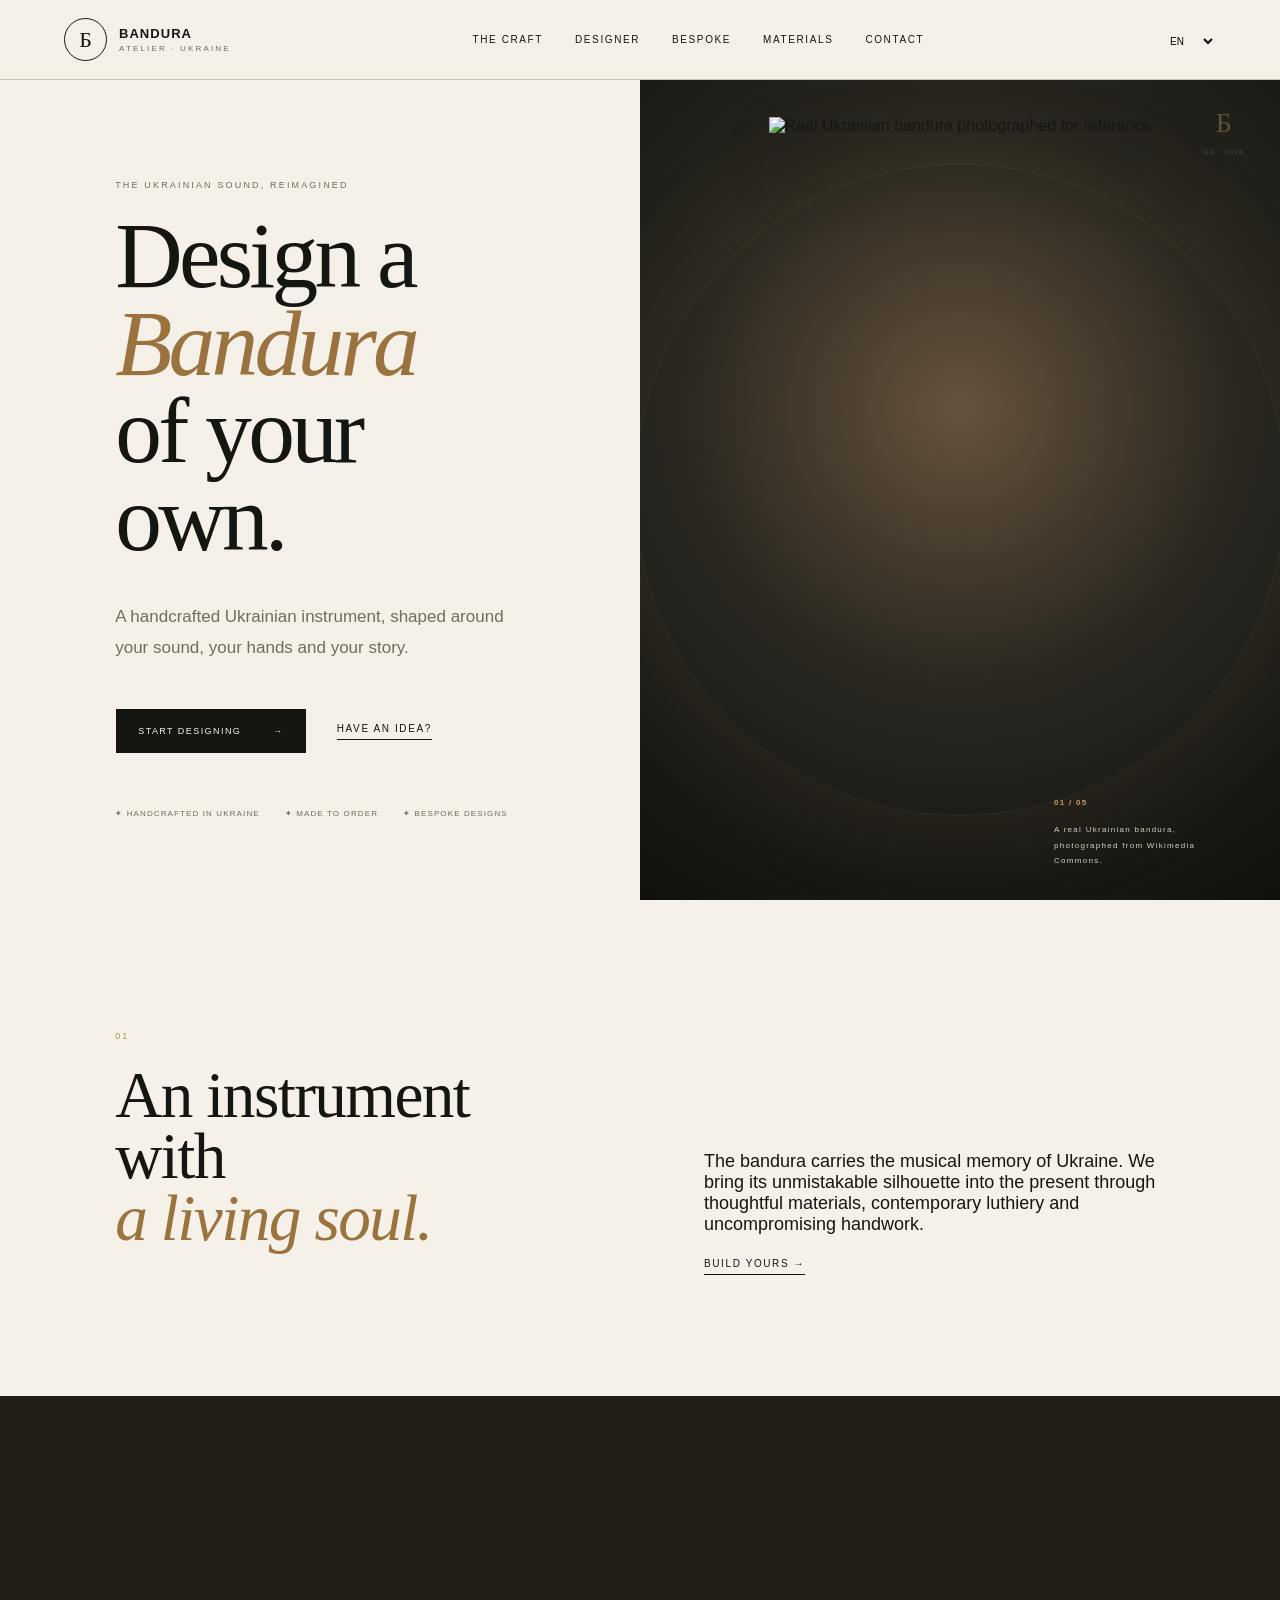
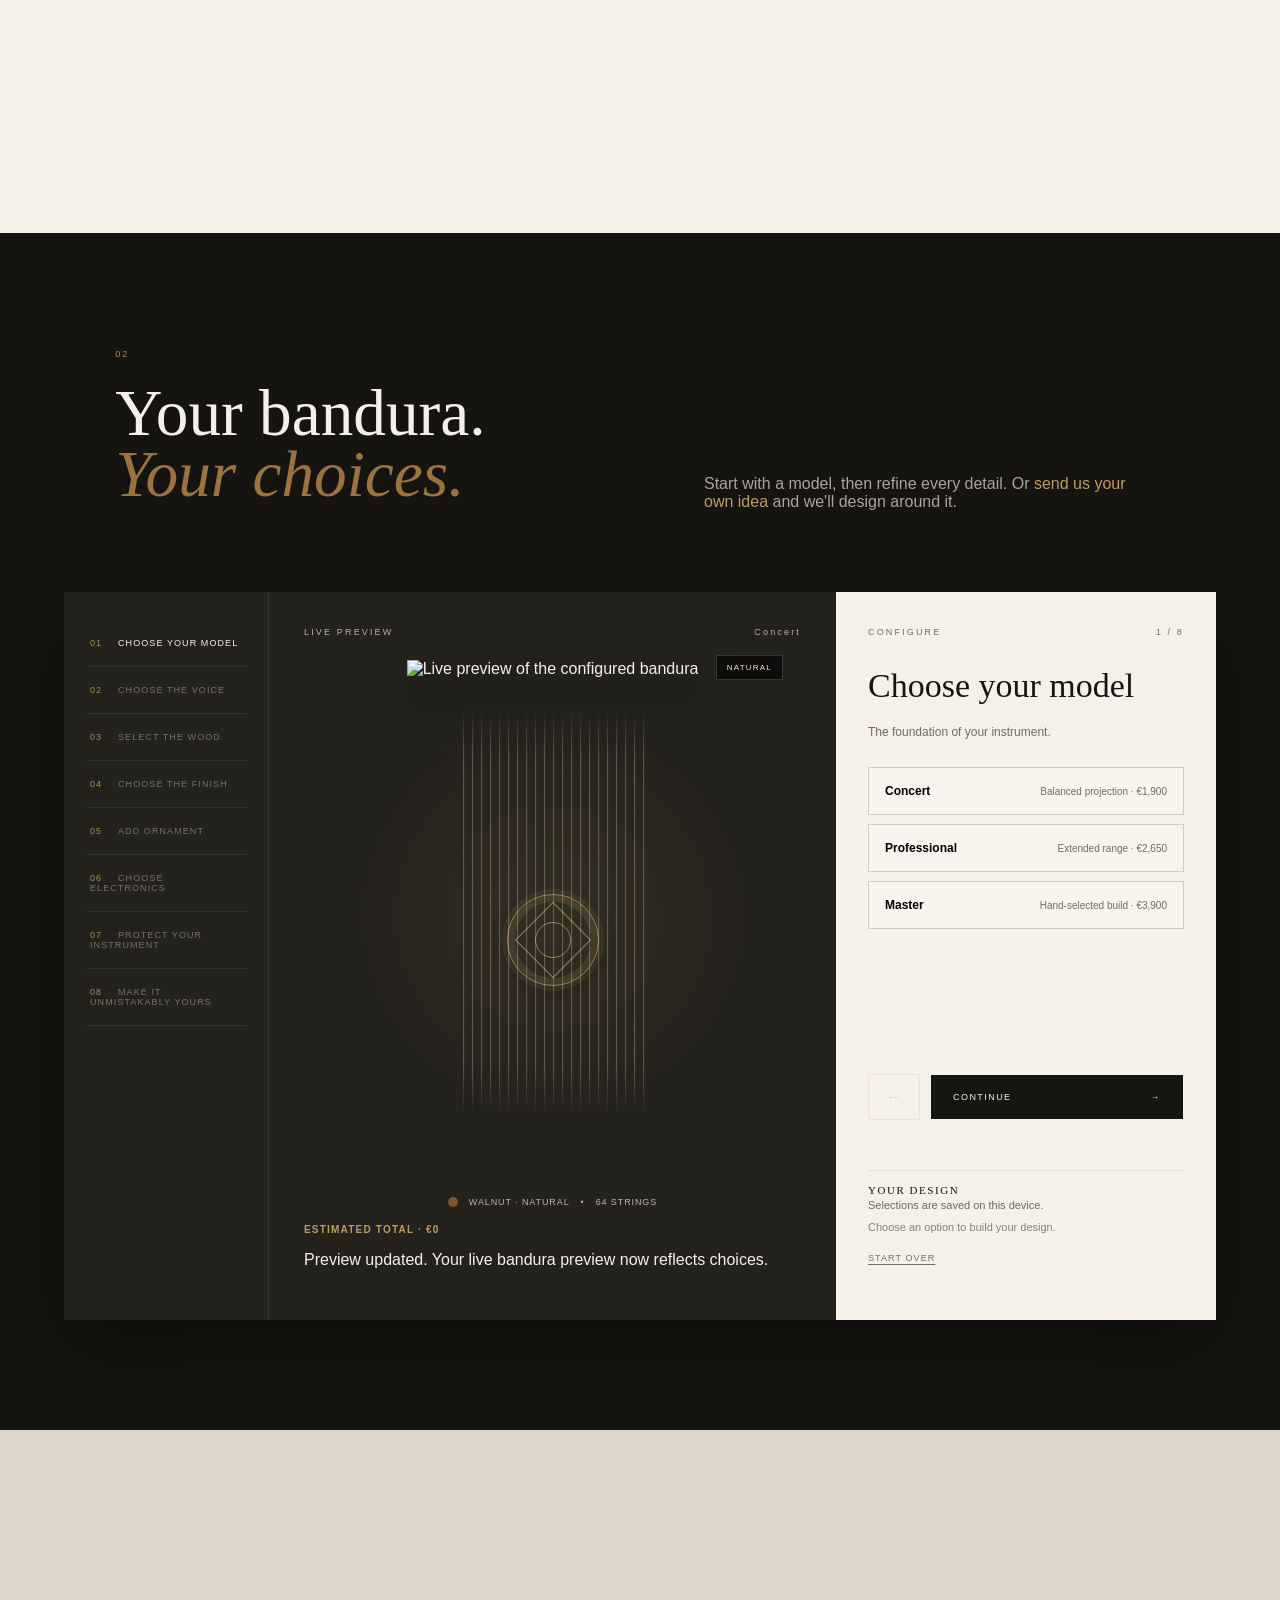
==== commit 442b9acf: "Prevent language and RTL flash on initial page load" ====
--- a/index.html
+++ b/index.html
@@ -1 +1 @@
-<!doctype html><html lang="en" dir="ltr"><head><meta charset="UTF-8"><meta name="viewport" content="width=device-width,initial-scale=1"><meta name="theme-color" content="#151512"><meta name="description" content="Bandura Atelier — bespoke handcrafted Ukrainian banduras designed around you."><title>Bandura Atelier — Bespoke Ukrainian Banduras</title><link rel="preconnect" href="https://fonts.googleapis.com"><link rel="preconnect" href="https://fonts.gstatic.com" crossorigin><link rel="preconnect" href="https://upload.wikimedia.org"><link rel="stylesheet" href="styles.css"><link rel="stylesheet" href="configurator-live.css"><link rel="stylesheet" href="configurator-materials.css"></head><body><header class="topbar"><a class="brand" href="#top"><span class="brand-mark">Б</span><span><b>BANDURA</b><small>ATELIER · UKRAINE</small></span></a><nav><a href="#story">The craft</a><a href="#designer">Designer</a><a href="#bespoke">Bespoke</a><a href="#gallery">Materials</a><a href="#contact">Contact</a></nav><div class="actions"><select id="language" aria-label="Language"><option value="en">EN</option><option value="uk">UA</option><option value="es">ES</option><option value="it">IT</option><option value="fr">FR</option><option value="de">DE</option><option value="zh">中文</option><option value="ja">日本語</option><option value="he">עברית</option></select><button id="menuBtn" aria-label="Open menu" aria-controls="mobileNav" aria-expanded="false">☰</button></div></header><main id="top"><section class="hero"><div class="hero-copy"><span class="eyebrow">THE UKRAINIAN SOUND, REIMAGINED</span><h1>Design a<br><em>Bandura</em><br>of your own.</h1><p>A handcrafted Ukrainian instrument, shaped around your sound, your hands and your story.</p><div class="hero-buttons"><a class="btn primary" href="#designer">Start designing <span>→</span></a><a class="text-link" href="#bespoke">Have an idea?</a></div><div class="hero-meta"><span>✦ Handcrafted in Ukraine</span><span>✦ Made to order</span><span>✦ Bespoke designs</span></div></div><div class="hero-art"><div class="hero-frame"><img src="https://upload.wikimedia.org/wikipedia/commons/5/59/Chernihiv-style_bandura.jpg" alt="Real Ukrainian bandura" loading="eager" decoding="async" fetchpriority="high"></div><div class="hero-caption"><b>01 / 05</b><span>A real Ukrainian bandura, photographed from Wikimedia Commons.</span></div><div class="hero-stamp">Б<br><small>UA · 2026</small></div></div></section><section class="manifesto" id="story"><div><span class="section-no">01</span><h2>An instrument with<br><em>a living soul.</em></h2></div><div class="manifesto-copy"><p>The bandura carries the musical memory of Ukraine. We bring its unmistakable silhouette into the present through thoughtful materials, contemporary luthiery and uncompromising handwork.</p><a class="arrow-link" href="#designer">Build yours →</a></div></section><section class="editorial-image"><div class="editorial-photo"><img src="https://upload.wikimedia.org/wikipedia/commons/thumb/5/52/Chernihiv_Bandura3.jpg/1280px-Chernihiv_Bandura3.jpg" alt="Close-up of a real Ukrainian bandura" loading="lazy" decoding="async"></div><div class="editorial-note"><span class="section-no">DETAIL 01</span><h3>Where timber<br><em>becomes voice.</em></h3><p>Every curve, string and rosette is considered as part of the same instrument.</p></div></section><section class="features"><article><span>01</span><h3>Choose your voice</h3><p>Select the model and string configuration that fits your playing.</p></article><article><span>02</span><h3>Shape the character</h3><p>Choose woods, finishes and details inspired by Ukrainian ornament.</p></article><article><span>03</span><h3>Make it yours</h3><p>Add electronics, inlays and engraving for a truly personal instrument.</p></article></section><section class="bespoke" id="bespoke"><div class="bespoke-art"><div class="bespoke-lines"></div><div class="bespoke-symbol">Б</div><span>YOUR IDEA / OUR CRAFT</span></div><div class="bespoke-copy"><span class="section-no">BESPOKE SERVICE</span><h2>Have something<br><em>in mind?</em></h2><p>You don't have to use the configurator. We can design a bandura specifically around your preferences.</p><div class="bespoke-steps"><div><b>01</b><span><strong>Send us a photo</strong><small>Show us a design, instrument, colour, ornament or reference you love.</small></span></div><div><b>02</b><span><strong>Or send a description</strong><small>Tell us what you imagine — wood, shape, colours, details or anything else.</small></span></div><div><b>03</b><span><strong>We create the concept</strong><small>Our team turns your idea into a bespoke bandura proposal and quotation.</small></span></div></div><a class="btn primary" href="mailto:atelier@bandura-atelier.com?subject=Bespoke%20Bandura%20Design">Send your idea <span>→</span></a></div></section><section class="designer" id="designer"><div class="designer-head"><div><span class="section-no">02</span><h2>Your bandura.<br><em>Your choices.</em></h2></div><p>Start with a model, then refine every detail. Or <a href="#bespoke" style="color:#c39a60">send us your own idea</a> and we'll design around it.</p></div><div class="designer-grid"><aside class="steps" id="steps"></aside><div class="preview-panel"><div class="preview-label"><span>LIVE PREVIEW</span><span id="modelLabel">Concert</span></div><div class="instrument-card"><div class="preview-orb"></div><img id="previewImage" src="https://upload.wikimedia.org/wikipedia/commons/5/59/Chernihiv-style_bandura.jpg" alt="Live bandura preview" loading="lazy" decoding="async" fetchpriority="low"><div class="preview-custom" aria-hidden="true"></div></div><div class="finish-caption"><i id="finishDot"></i><span id="finishName">Walnut · Natural</span><span>•</span><span id="stringCount">64 strings</span></div></div><aside class="config"><div class="config-top"><span>CONFIGURE</span><span id="stepCounter">1 / 8</span></div><div id="configContent"></div><div class="config-footer"><button class="back" id="backBtn" aria-label="Previous">←</button><button class="btn primary next" id="nextBtn"><span>Continue</span><span>→</span></button></div></aside></div></section><section class="quote-band"><div><span class="section-no">03</span><h2>Built slowly.<br><em>Played for years.</em></h2></div><p>Every Bandura Atelier instrument is made to order. The goal is not simply to make an instrument, but to make the one you will keep.</p></section><section class="gallery" id="gallery"><div class="section-head"><div><span class="section-no">04</span><h2>Material & handwork</h2></div><p>Warm timber, quiet details and the geometry of Ukrainian ornament.</p></div><div class="gallery-grid"><figure class="gallery-card large"><img src="https://upload.wikimedia.org/wikipedia/commons/thumb/5/52/Chernihiv_Bandura3.jpg/1280px-Chernihiv_Bandura3.jpg" alt="Real Ukrainian bandura reference" loading="lazy" decoding="async"><figcaption>REAL BANDURA / REFERENCE</figcaption></figure><figure class="gallery-card detail"><div class="ornament"><span>✦</span><span>✧</span><span>✦</span></div><figcaption>UKRAINIAN GEOMETRY</figcaption></figure><figure class="gallery-card finish"><div class="wood-swatch"></div><figcaption>HAND FINISH / GRAIN</figcaption></figure></div></section><section class="contact" id="contact"><div><span class="section-no">05</span><h2>Ready to hear<br><em>your bandura?</em></h2><p>Create your configuration, or simply send us a photo or description of what you want. We'll turn your idea into a bespoke instrument proposal.</p><a class="btn light" href="mailto:atelier@bandura-atelier.com?subject=My%20Bandura%20Idea">Send us your idea <span>→</span></a></div><div class="contact-seal">Б</div></section></main><footer><span>© 2026 BANDURA ATELIER</span><span>A contemporary home for the Ukrainian bandura.</span><span>Photo: Julianhayda / Wikimedia Commons · CC BY-SA 3.0 / 4.0</span></footer><script src="app.js"></script><script src="bespoke.js"></script><script src="configurator-enhancements.js"></script><script src="configurator-accessibility.js"></script><script src="configurator-aria.js"></script><script src="mobile-nav.js"></script><script src="language-accessibility.js"></script><script src="image-resilience.js"></script><script src="bespoke-accessibility.js"></script><script src="configurator-focus.js"></script><script src="configurator-summary.js"></script><script src="image-accessibility.js"></script></body></html>+<!doctype html><html lang="en" dir="ltr"><head><meta charset="UTF-8"><meta name="viewport" content="width=device-width,initial-scale=1"><meta name="theme-color" content="#151512"><meta name="description" content="Bandura Atelier — bespoke handcrafted Ukrainian banduras designed around you."><title>Bandura Atelier — Bespoke Ukrainian Banduras</title><script>(function(){try{var l=localStorage.getItem('bandura-language');if(l==='he'){document.documentElement.lang='he';document.documentElement.dir='rtl';}else if(/^(en|uk|es|it|fr|de|zh|ja)$/.test(l)){document.documentElement.lang=l;document.documentElement.dir='ltr';}}catch(_){}})();</script><link rel="preconnect" href="https://fonts.googleapis.com"><link rel="preconnect" href="https://fonts.gstatic.com" crossorigin><link rel="preconnect" href="https://upload.wikimedia.org"><link rel="stylesheet" href="styles.css"><link rel="stylesheet" href="configurator-live.css"><link rel="stylesheet" href="configurator-materials.css"></head><body><header class="topbar"><a class="brand" href="#top"><span class="brand-mark">Б</span><span><b>BANDURA</b><small>ATELIER · UKRAINE</small></span></a><nav><a href="#story">The craft</a><a href="#designer">Designer</a><a href="#bespoke">Bespoke</a><a href="#gallery">Materials</a><a href="#contact">Contact</a></nav><div class="actions"><select id="language" aria-label="Language"><option value="en">EN</option><option value="uk">UA</option><option value="es">ES</option><option value="it">IT</option><option value="fr">FR</option><option value="de">DE</option><option value="zh">中文</option><option value="ja">日本語</option><option value="he">עברית</option></select><button id="menuBtn" aria-label="Open menu" aria-controls="mobileNav" aria-expanded="false">☰</button></div></header><main id="top"><section class="hero"><div class="hero-copy"><span class="eyebrow">THE UKRAINIAN SOUND, REIMAGINED</span><h1>Design a<br><em>Bandura</em><br>of your own.</h1><p>A handcrafted Ukrainian instrument, shaped around your sound, your hands and your story.</p><div class="hero-buttons"><a class="btn primary" href="#designer">Start designing <span>→</span></a><a class="text-link" href="#bespoke">Have an idea?</a></div><div class="hero-meta"><span>✦ Handcrafted in Ukraine</span><span>✦ Made to order</span><span>✦ Bespoke designs</span></div></div><div class="hero-art"><div class="hero-frame"><img src="https://upload.wikimedia.org/wikipedia/commons/5/59/Chernihiv-style_bandura.jpg" alt="Real Ukrainian bandura" loading="eager" decoding="async" fetchpriority="high"></div><div class="hero-caption"><b>01 / 05</b><span>A real Ukrainian bandura, photographed from Wikimedia Commons.</span></div><div class="hero-stamp">Б<br><small>UA · 2026</small></div></div></section><section class="manifesto" id="story"><div><span class="section-no">01</span><h2>An instrument with<br><em>a living soul.</em></h2></div><div class="manifesto-copy"><p>The bandura carries the musical memory of Ukraine. We bring its unmistakable silhouette into the present through thoughtful materials, contemporary luthiery and uncompromising handwork.</p><a class="arrow-link" href="#designer">Build yours →</a></div></section><section class="editorial-image"><div class="editorial-photo"><img src="https://upload.wikimedia.org/wikipedia/commons/thumb/5/52/Chernihiv_Bandura3.jpg/1280px-Chernihiv_Bandura3.jpg" alt="Close-up of a real Ukrainian bandura" loading="lazy" decoding="async"></div><div class="editorial-note"><span class="section-no">DETAIL 01</span><h3>Where timber<br><em>becomes voice.</em></h3><p>Every curve, string and rosette is considered as part of the same instrument.</p></div></section><section class="features"><article><span>01</span><h3>Choose your voice</h3><p>Select the model and string configuration that fits your playing.</p></article><article><span>02</span><h3>Shape the character</h3><p>Choose woods, finishes and details inspired by Ukrainian ornament.</p></article><article><span>03</span><h3>Make it yours</h3><p>Add electronics, inlays and engraving for a truly personal instrument.</p></article></section><section class="bespoke" id="bespoke"><div class="bespoke-art"><div class="bespoke-lines"></div><div class="bespoke-symbol">Б</div><span>YOUR IDEA / OUR CRAFT</span></div><div class="bespoke-copy"><span class="section-no">BESPOKE SERVICE</span><h2>Have something<br><em>in mind?</em></h2><p>You don't have to use the configurator. We can design a bandura specifically around your preferences.</p><div class="bespoke-steps"><div><b>01</b><span><strong>Send us a photo</strong><small>Show us a design, instrument, colour, ornament or reference you love.</small></span></div><div><b>02</b><span><strong>Or send a description</strong><small>Tell us what you imagine — wood, shape, colours, details or anything else.</small></span></div><div><b>03</b><span><strong>We create the concept</strong><small>Our team turns your idea into a bespoke bandura proposal and quotation.</small></span></div></div><a class="btn primary" href="mailto:atelier@bandura-atelier.com?subject=Bespoke%20Bandura%20Design">Send your idea <span>→</span></a></div></section><section class="designer" id="designer"><div class="designer-head"><div><span class="section-no">02</span><h2>Your bandura.<br><em>Your choices.</em></h2></div><p>Start with a model, then refine every detail. Or <a href="#bespoke" style="color:#c39a60">send us your own idea</a> and we'll design around it.</p></div><div class="designer-grid"><aside class="steps" id="steps"></aside><div class="preview-panel"><div class="preview-label"><span>LIVE PREVIEW</span><span id="modelLabel">Concert</span></div><div class="instrument-card"><div class="preview-orb"></div><img id="previewImage" src="https://upload.wikimedia.org/wikipedia/commons/5/59/Chernihiv-style_bandura.jpg" alt="Live bandura preview" loading="lazy" decoding="async" fetchpriority="low"><div class="preview-custom" aria-hidden="true"></div></div><div class="finish-caption"><i id="finishDot"></i><span id="finishName">Walnut · Natural</span><span>•</span><span id="stringCount">64 strings</span></div></div><aside class="config"><div class="config-top"><span>CONFIGURE</span><span id="stepCounter">1 / 8</span></div><div id="configContent"></div><div class="config-footer"><button class="back" id="backBtn" aria-label="Previous">←</button><button class="btn primary next" id="nextBtn"><span>Continue</span><span>→</span></button></div></aside></div></section><section class="quote-band"><div><span class="section-no">03</span><h2>Built slowly.<br><em>Played for years.</em></h2></div><p>Every Bandura Atelier instrument is made to order. The goal is not simply to make an instrument, but to make the one you will keep.</p></section><section class="gallery" id="gallery"><div class="section-head"><div><span class="section-no">04</span><h2>Material & handwork</h2></div><p>Warm timber, quiet details and the geometry of Ukrainian ornament.</p></div><div class="gallery-grid"><figure class="gallery-card large"><img src="https://upload.wikimedia.org/wikipedia/commons/thumb/5/52/Chernihiv_Bandura3.jpg/1280px-Chernihiv_Bandura3.jpg" alt="Real Ukrainian bandura reference" loading="lazy" decoding="async"><figcaption>REAL BANDURA / REFERENCE</figcaption></figure><figure class="gallery-card detail"><div class="ornament"><span>✦</span><span>✧</span><span>✦</span></div><figcaption>UKRAINIAN GEOMETRY</figcaption></figure><figure class="gallery-card finish"><div class="wood-swatch"></div><figcaption>HAND FINISH / GRAIN</figcaption></figure></div></section><section class="contact" id="contact"><div><span class="section-no">05</span><h2>Ready to hear<br><em>your bandura?</em></h2><p>Create your configuration, or simply send us a photo or description of what you want. We'll turn your idea into a bespoke instrument proposal.</p><a class="btn light" href="mailto:atelier@bandura-atelier.com?subject=My%20Bandura%20Idea">Send us your idea <span>→</span></a></div><div class="contact-seal">Б</div></section></main><footer><span>© 2026 BANDURA ATELIER</span><span>A contemporary home for the Ukrainian bandura.</span><span>Photo: Julianhayda / Wikimedia Commons · CC BY-SA 3.0 / 4.0</span></footer><script src="app.js"></script><script src="bespoke.js"></script><script src="configurator-enhancements.js"></script><script src="configurator-accessibility.js"></script><script src="configurator-aria.js"></script><script src="mobile-nav.js"></script><script src="language-accessibility.js"></script><script src="image-resilience.js"></script><script src="bespoke-accessibility.js"></script><script src="configurator-focus.js"></script><script src="configurator-summary.js"></script><script src="image-accessibility.js"></script></body></html>
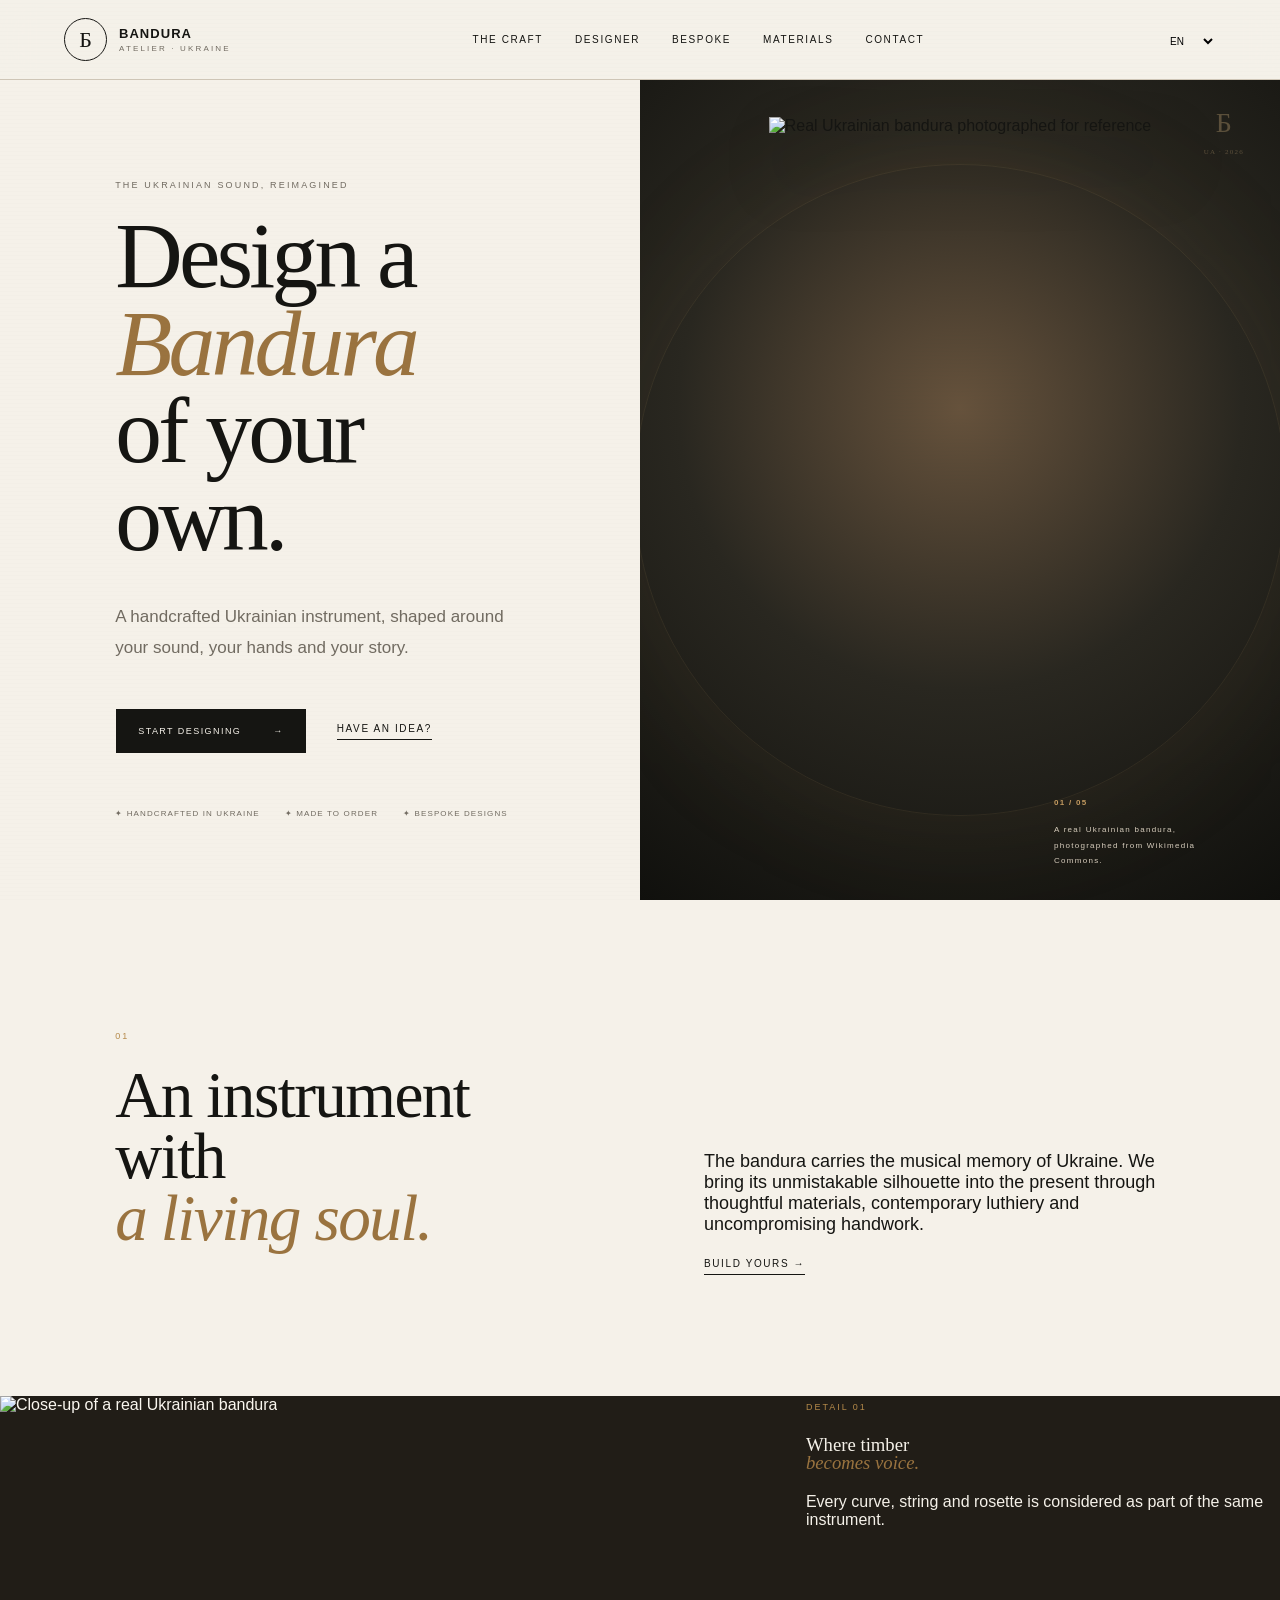
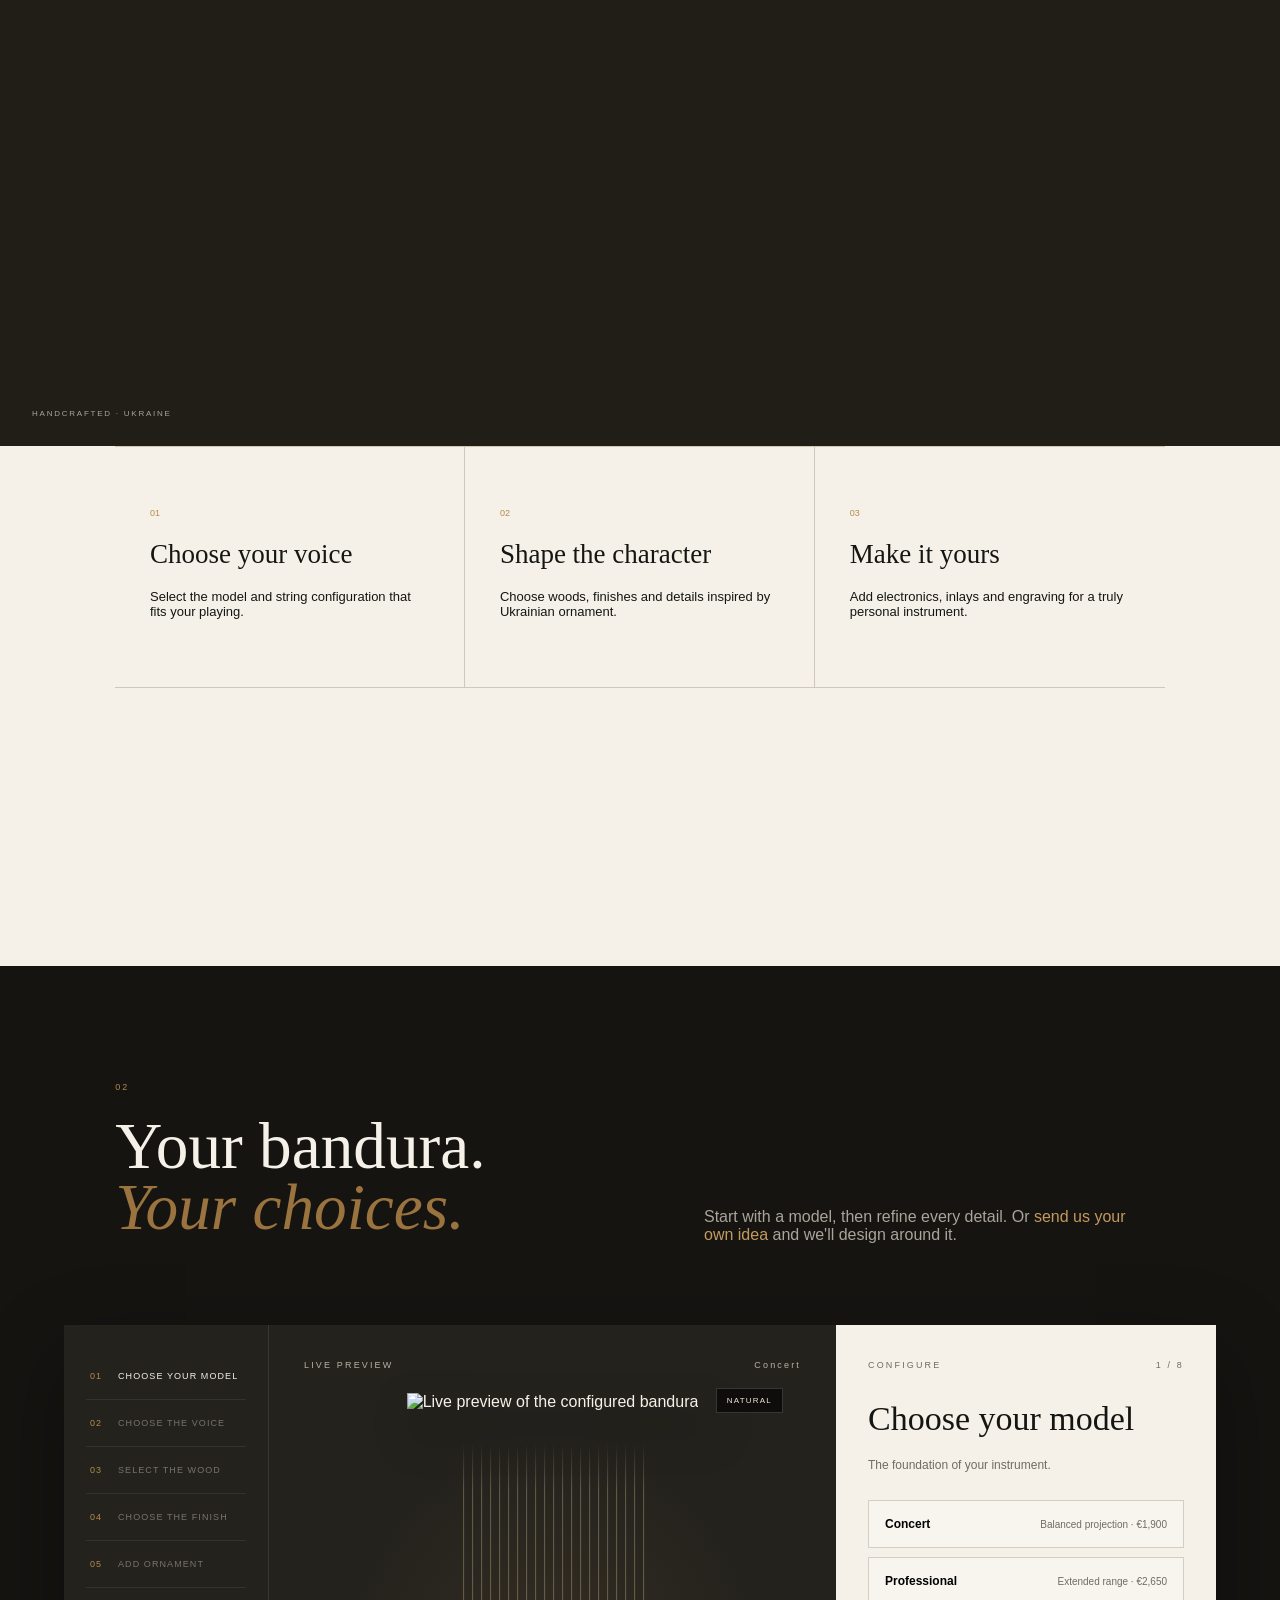
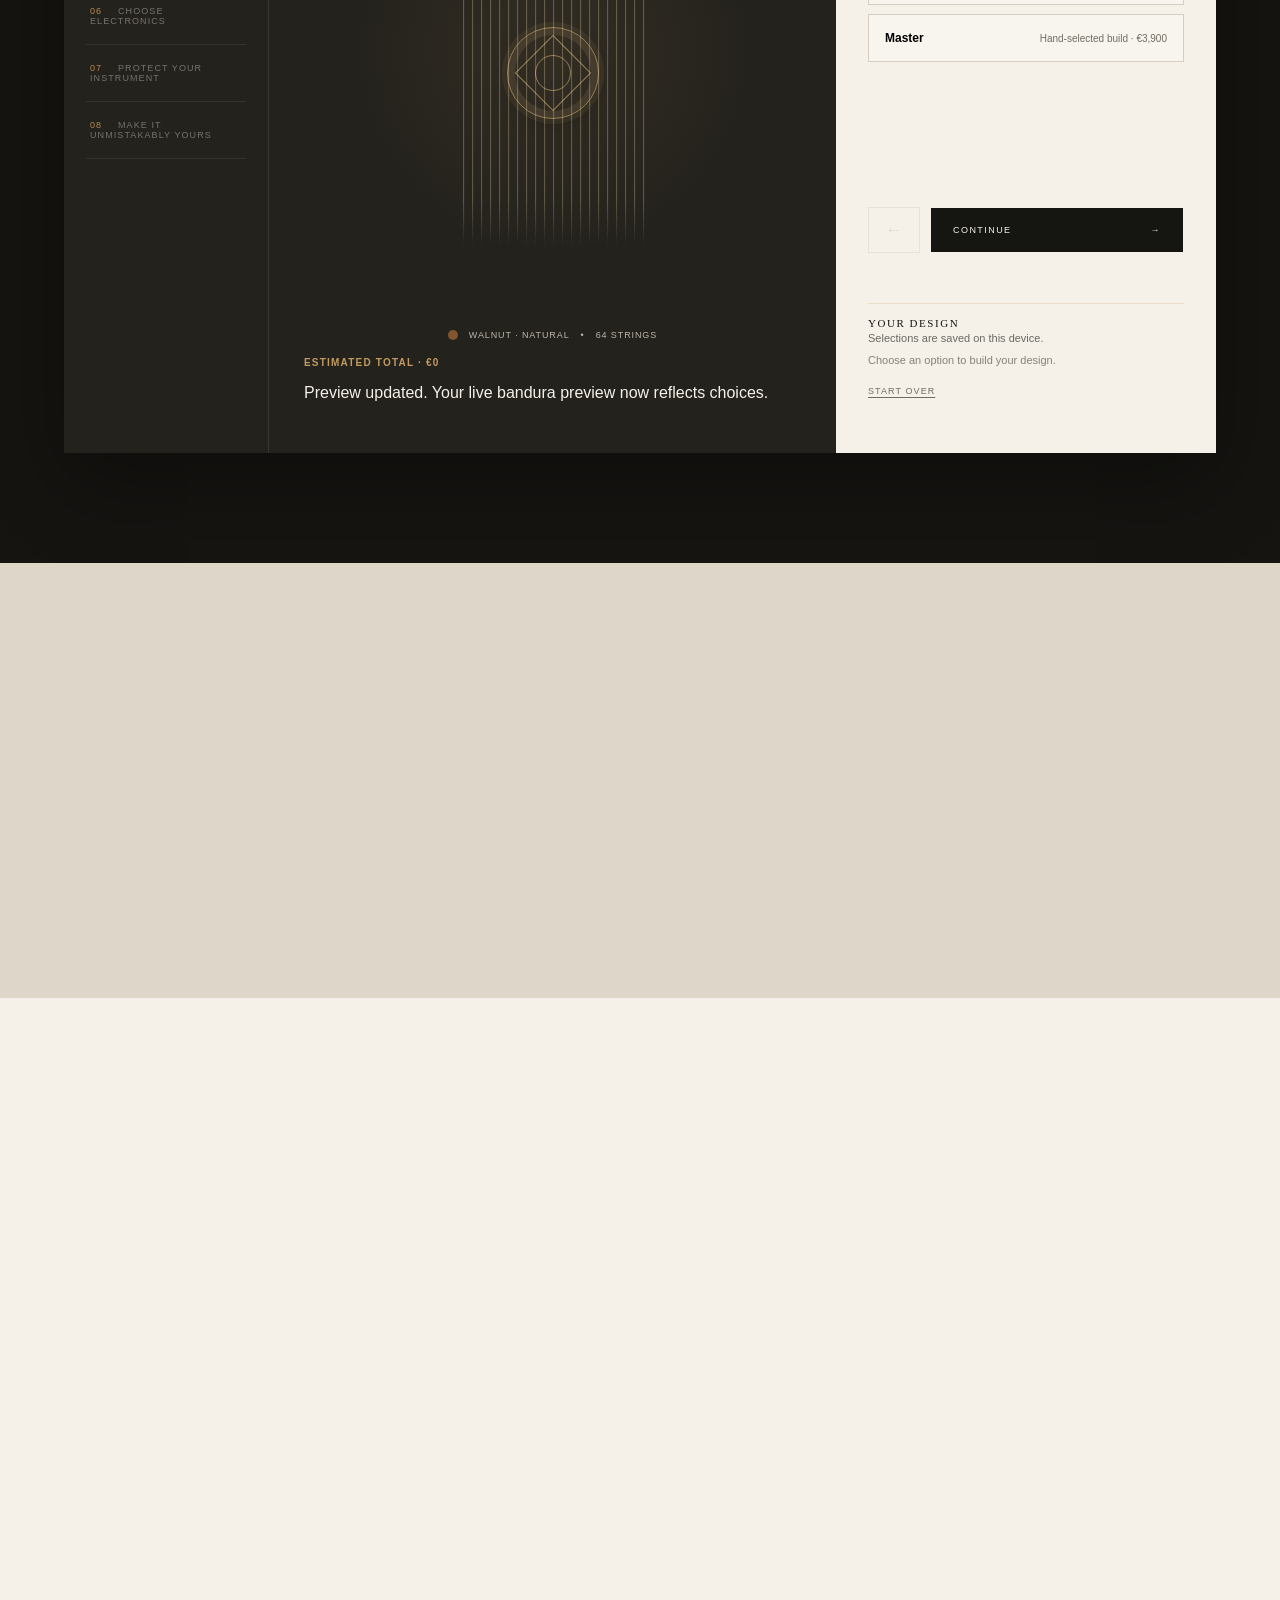
==== commit aed64459: "perf: activate deferred image optimization" ====
--- a/index.html
+++ b/index.html
@@ -1 +1 @@
-<!doctype html><html lang="en" dir="ltr"><head><meta charset="UTF-8"><meta name="viewport" content="width=device-width,initial-scale=1"><meta name="theme-color" content="#151512"><meta name="description" content="Bandura Atelier — bespoke handcrafted Ukrainian banduras designed around you."><title>Bandura Atelier — Bespoke Ukrainian Banduras</title><script>(function(){try{var l=localStorage.getItem('bandura-language');if(l==='he'){document.documentElement.lang='he';document.documentElement.dir='rtl';}else if(/^(en|uk|es|it|fr|de|zh|ja)$/.test(l)){document.documentElement.lang=l;document.documentElement.dir='ltr';}}catch(_){}})();</script><link rel="preconnect" href="https://fonts.googleapis.com"><link rel="preconnect" href="https://fonts.gstatic.com" crossorigin><link rel="preconnect" href="https://upload.wikimedia.org"><link rel="stylesheet" href="styles.css"><link rel="stylesheet" href="configurator-live.css"><link rel="stylesheet" href="configurator-materials.css"></head><body><header class="topbar"><a class="brand" href="#top"><span class="brand-mark">Б</span><span><b>BANDURA</b><small>ATELIER · UKRAINE</small></span></a><nav><a href="#story">The craft</a><a href="#designer">Designer</a><a href="#bespoke">Bespoke</a><a href="#gallery">Materials</a><a href="#contact">Contact</a></nav><div class="actions"><select id="language" aria-label="Language"><option value="en">EN</option><option value="uk">UA</option><option value="es">ES</option><option value="it">IT</option><option value="fr">FR</option><option value="de">DE</option><option value="zh">中文</option><option value="ja">日本語</option><option value="he">עברית</option></select><button id="menuBtn" aria-label="Open menu" aria-controls="mobileNav" aria-expanded="false">☰</button></div></header><main id="top"><section class="hero"><div class="hero-copy"><span class="eyebrow">THE UKRAINIAN SOUND, REIMAGINED</span><h1>Design a<br><em>Bandura</em><br>of your own.</h1><p>A handcrafted Ukrainian instrument, shaped around your sound, your hands and your story.</p><div class="hero-buttons"><a class="btn primary" href="#designer">Start designing <span>→</span></a><a class="text-link" href="#bespoke">Have an idea?</a></div><div class="hero-meta"><span>✦ Handcrafted in Ukraine</span><span>✦ Made to order</span><span>✦ Bespoke designs</span></div></div><div class="hero-art"><div class="hero-frame"><img src="https://upload.wikimedia.org/wikipedia/commons/5/59/Chernihiv-style_bandura.jpg" alt="Real Ukrainian bandura" loading="eager" decoding="async" fetchpriority="high"></div><div class="hero-caption"><b>01 / 05</b><span>A real Ukrainian bandura, photographed from Wikimedia Commons.</span></div><div class="hero-stamp">Б<br><small>UA · 2026</small></div></div></section><section class="manifesto" id="story"><div><span class="section-no">01</span><h2>An instrument with<br><em>a living soul.</em></h2></div><div class="manifesto-copy"><p>The bandura carries the musical memory of Ukraine. We bring its unmistakable silhouette into the present through thoughtful materials, contemporary luthiery and uncompromising handwork.</p><a class="arrow-link" href="#designer">Build yours →</a></div></section><section class="editorial-image"><div class="editorial-photo"><img src="https://upload.wikimedia.org/wikipedia/commons/thumb/5/52/Chernihiv_Bandura3.jpg/1280px-Chernihiv_Bandura3.jpg" alt="Close-up of a real Ukrainian bandura" loading="lazy" decoding="async"></div><div class="editorial-note"><span class="section-no">DETAIL 01</span><h3>Where timber<br><em>becomes voice.</em></h3><p>Every curve, string and rosette is considered as part of the same instrument.</p></div></section><section class="features"><article><span>01</span><h3>Choose your voice</h3><p>Select the model and string configuration that fits your playing.</p></article><article><span>02</span><h3>Shape the character</h3><p>Choose woods, finishes and details inspired by Ukrainian ornament.</p></article><article><span>03</span><h3>Make it yours</h3><p>Add electronics, inlays and engraving for a truly personal instrument.</p></article></section><section class="bespoke" id="bespoke"><div class="bespoke-art"><div class="bespoke-lines"></div><div class="bespoke-symbol">Б</div><span>YOUR IDEA / OUR CRAFT</span></div><div class="bespoke-copy"><span class="section-no">BESPOKE SERVICE</span><h2>Have something<br><em>in mind?</em></h2><p>You don't have to use the configurator. We can design a bandura specifically around your preferences.</p><div class="bespoke-steps"><div><b>01</b><span><strong>Send us a photo</strong><small>Show us a design, instrument, colour, ornament or reference you love.</small></span></div><div><b>02</b><span><strong>Or send a description</strong><small>Tell us what you imagine — wood, shape, colours, details or anything else.</small></span></div><div><b>03</b><span><strong>We create the concept</strong><small>Our team turns your idea into a bespoke bandura proposal and quotation.</small></span></div></div><a class="btn primary" href="mailto:atelier@bandura-atelier.com?subject=Bespoke%20Bandura%20Design">Send your idea <span>→</span></a></div></section><section class="designer" id="designer"><div class="designer-head"><div><span class="section-no">02</span><h2>Your bandura.<br><em>Your choices.</em></h2></div><p>Start with a model, then refine every detail. Or <a href="#bespoke" style="color:#c39a60">send us your own idea</a> and we'll design around it.</p></div><div class="designer-grid"><aside class="steps" id="steps"></aside><div class="preview-panel"><div class="preview-label"><span>LIVE PREVIEW</span><span id="modelLabel">Concert</span></div><div class="instrument-card"><div class="preview-orb"></div><img id="previewImage" src="https://upload.wikimedia.org/wikipedia/commons/5/59/Chernihiv-style_bandura.jpg" alt="Live bandura preview" loading="lazy" decoding="async" fetchpriority="low"><div class="preview-custom" aria-hidden="true"></div></div><div class="finish-caption"><i id="finishDot"></i><span id="finishName">Walnut · Natural</span><span>•</span><span id="stringCount">64 strings</span></div></div><aside class="config"><div class="config-top"><span>CONFIGURE</span><span id="stepCounter">1 / 8</span></div><div id="configContent"></div><div class="config-footer"><button class="back" id="backBtn" aria-label="Previous">←</button><button class="btn primary next" id="nextBtn"><span>Continue</span><span>→</span></button></div></aside></div></section><section class="quote-band"><div><span class="section-no">03</span><h2>Built slowly.<br><em>Played for years.</em></h2></div><p>Every Bandura Atelier instrument is made to order. The goal is not simply to make an instrument, but to make the one you will keep.</p></section><section class="gallery" id="gallery"><div class="section-head"><div><span class="section-no">04</span><h2>Material & handwork</h2></div><p>Warm timber, quiet details and the geometry of Ukrainian ornament.</p></div><div class="gallery-grid"><figure class="gallery-card large"><img src="https://upload.wikimedia.org/wikipedia/commons/thumb/5/52/Chernihiv_Bandura3.jpg/1280px-Chernihiv_Bandura3.jpg" alt="Real Ukrainian bandura reference" loading="lazy" decoding="async"><figcaption>REAL BANDURA / REFERENCE</figcaption></figure><figure class="gallery-card detail"><div class="ornament"><span>✦</span><span>✧</span><span>✦</span></div><figcaption>UKRAINIAN GEOMETRY</figcaption></figure><figure class="gallery-card finish"><div class="wood-swatch"></div><figcaption>HAND FINISH / GRAIN</figcaption></figure></div></section><section class="contact" id="contact"><div><span class="section-no">05</span><h2>Ready to hear<br><em>your bandura?</em></h2><p>Create your configuration, or simply send us a photo or description of what you want. We'll turn your idea into a bespoke instrument proposal.</p><a class="btn light" href="mailto:atelier@bandura-atelier.com?subject=My%20Bandura%20Idea">Send us your idea <span>→</span></a></div><div class="contact-seal">Б</div></section></main><footer><span>© 2026 BANDURA ATELIER</span><span>A contemporary home for the Ukrainian bandura.</span><span>Photo: Julianhayda / Wikimedia Commons · CC BY-SA 3.0 / 4.0</span></footer><script src="app.js"></script><script src="bespoke.js"></script><script src="configurator-enhancements.js"></script><script src="configurator-accessibility.js"></script><script src="configurator-aria.js"></script><script src="mobile-nav.js"></script><script src="language-accessibility.js"></script><script src="image-resilience.js"></script><script src="bespoke-accessibility.js"></script><script src="configurator-focus.js"></script><script src="configurator-summary.js"></script><script src="image-accessibility.js"></script></body></html>+<!doctype html><html lang="en" dir="ltr"><head><meta charset="UTF-8"><meta name="viewport" content="width=device-width,initial-scale=1"><meta name="theme-color" content="#151512"><meta name="description" content="Bandura Atelier — bespoke handcrafted Ukrainian banduras designed around you."><title>Bandura Atelier — Bespoke Ukrainian Banduras</title><script>(function(){try{var l=localStorage.getItem('bandura-language');if(l==='he'){document.documentElement.lang='he';document.documentElement.dir='rtl';}else if(/^(en|uk|es|it|fr|de|zh|ja)$/.test(l)){document.documentElement.lang=l;document.documentElement.dir='ltr';}}catch(_){}})();</script><link rel="preconnect" href="https://fonts.googleapis.com"><link rel="preconnect" href="https://fonts.gstatic.com" crossorigin><link rel="preconnect" href="https://upload.wikimedia.org"><link rel="stylesheet" href="styles.css"><link rel="stylesheet" href="configurator-live.css"><link rel="stylesheet" href="configurator-materials.css"></head><body><header class="topbar"><a class="brand" href="#top"><span class="brand-mark">Б</span><span><b>BANDURA</b><small>ATELIER · UKRAINE</small></span></a><nav><a href="#story">The craft</a><a href="#designer">Designer</a><a href="#bespoke">Bespoke</a><a href="#gallery">Materials</a><a href="#contact">Contact</a></nav><div class="actions"><select id="language" aria-label="Language"><option value="en">EN</option><option value="uk">UA</option><option value="es">ES</option><option value="it">IT</option><option value="fr">FR</option><option value="de">DE</option><option value="zh">中文</option><option value="ja">日本語</option><option value="he">עברית</option></select><button id="menuBtn" aria-label="Open menu" aria-controls="mobileNav" aria-expanded="false">☰</button></div></header><main id="top"><section class="hero"><div class="hero-copy"><span class="eyebrow">THE UKRAINIAN SOUND, REIMAGINED</span><h1>Design a<br><em>Bandura</em><br>of your own.</h1><p>A handcrafted Ukrainian instrument, shaped around your sound, your hands and your story.</p><div class="hero-buttons"><a class="btn primary" href="#designer">Start designing <span>→</span></a><a class="text-link" href="#bespoke">Have an idea?</a></div><div class="hero-meta"><span>✦ Handcrafted in Ukraine</span><span>✦ Made to order</span><span>✦ Bespoke designs</span></div></div><div class="hero-art"><div class="hero-frame"><img src="https://upload.wikimedia.org/wikipedia/commons/5/59/Chernihiv-style_bandura.jpg" alt="Real Ukrainian bandura" loading="eager" decoding="async" fetchpriority="high"></div><div class="hero-caption"><b>01 / 05</b><span>A real Ukrainian bandura, photographed from Wikimedia Commons.</span></div><div class="hero-stamp">Б<br><small>UA · 2026</small></div></div></section><section class="manifesto" id="story"><div><span class="section-no">01</span><h2>An instrument with<br><em>a living soul.</em></h2></div><div class="manifesto-copy"><p>The bandura carries the musical memory of Ukraine. We bring its unmistakable silhouette into the present through thoughtful materials, contemporary luthiery and uncompromising handwork.</p><a class="arrow-link" href="#designer">Build yours →</a></div></section><section class="editorial-image"><div class="editorial-photo"><img src="https://upload.wikimedia.org/wikipedia/commons/thumb/5/52/Chernihiv_Bandura3.jpg/1280px-Chernihiv_Bandura3.jpg" alt="Close-up of a real Ukrainian bandura" loading="lazy" decoding="async"></div><div class="editorial-note"><span class="section-no">DETAIL 01</span><h3>Where timber<br><em>becomes voice.</em></h3><p>Every curve, string and rosette is considered as part of the same instrument.</p></div></section><section class="features"><article><span>01</span><h3>Choose your voice</h3><p>Select the model and string configuration that fits your playing.</p></article><article><span>02</span><h3>Shape the character</h3><p>Choose woods, finishes and details inspired by Ukrainian ornament.</p></article><article><span>03</span><h3>Make it yours</h3><p>Add electronics, inlays and engraving for a truly personal instrument.</p></article></section><section class="bespoke" id="bespoke"><div class="bespoke-art"><div class="bespoke-lines"></div><div class="bespoke-symbol">Б</div><span>YOUR IDEA / OUR CRAFT</span></div><div class="bespoke-copy"><span class="section-no">BESPOKE SERVICE</span><h2>Have something<br><em>in mind?</em></h2><p>You don't have to use the configurator. We can design a bandura specifically around your preferences.</p><div class="bespoke-steps"><div><b>01</b><span><strong>Send us a photo</strong><small>Show us a design, instrument, colour, ornament or reference you love.</small></span></div><div><b>02</b><span><strong>Or send a description</strong><small>Tell us what you imagine — wood, shape, colours, details or anything else.</small></span></div><div><b>03</b><span><strong>We create the concept</strong><small>Our team turns your idea into a bespoke bandura proposal and quotation.</small></span></div></div><a class="btn primary" href="mailto:atelier@bandura-atelier.com?subject=Bespoke%20Bandura%20Design">Send your idea <span>→</span></a></div></section><section class="designer" id="designer"><div class="designer-head"><div><span class="section-no">02</span><h2>Your bandura.<br><em>Your choices.</em></h2></div><p>Start with a model, then refine every detail. Or <a href="#bespoke" style="color:#c39a60">send us your own idea</a> and we'll design around it.</p></div><div class="designer-grid"><aside class="steps" id="steps"></aside><div class="preview-panel"><div class="preview-label"><span>LIVE PREVIEW</span><span id="modelLabel">Concert</span></div><div class="instrument-card"><div class="preview-orb"></div><img id="previewImage" src="https://upload.wikimedia.org/wikipedia/commons/5/59/Chernihiv-style_bandura.jpg" alt="Live bandura preview" loading="lazy" decoding="async" fetchpriority="low"><div class="preview-custom" aria-hidden="true"></div></div><div class="finish-caption"><i id="finishDot"></i><span id="finishName">Walnut · Natural</span><span>•</span><span id="stringCount">64 strings</span></div></div><aside class="config"><div class="config-top"><span>CONFIGURE</span><span id="stepCounter">1 / 8</span></div><div id="configContent"></div><div class="config-footer"><button class="back" id="backBtn" aria-label="Previous">←</button><button class="btn primary next" id="nextBtn"><span>Continue</span><span>→</span></button></div></aside></div></section><section class="quote-band"><div><span class="section-no">03</span><h2>Built slowly.<br><em>Played for years.</em></h2></div><p>Every Bandura Atelier instrument is made to order. The goal is not simply to make an instrument, but to make the one you will keep.</p></section><section class="gallery" id="gallery"><div class="section-head"><div><span class="section-no">04</span><h2>Material & handwork</h2></div><p>Warm timber, quiet details and the geometry of Ukrainian ornament.</p></div><div class="gallery-grid"><figure class="gallery-card large"><img src="https://upload.wikimedia.org/wikipedia/commons/thumb/5/52/Chernihiv_Bandura3.jpg/1280px-Chernihiv_Bandura3.jpg" alt="Real Ukrainian bandura reference" loading="lazy" decoding="async"><figcaption>REAL BANDURA / REFERENCE</figcaption></figure><figure class="gallery-card detail"><div class="ornament"><span>✦</span><span>✧</span><span>✦</span></div><figcaption>UKRAINIAN GEOMETRY</figcaption></figure><figure class="gallery-card finish"><div class="wood-swatch"></div><figcaption>HAND FINISH / GRAIN</figcaption></figure></div></section><section class="contact" id="contact"><div><span class="section-no">05</span><h2>Ready to hear<br><em>your bandura?</em></h2><p>Create your configuration, or simply send us a photo or description of what you want. We'll turn your idea into a bespoke instrument proposal.</p><a class="btn light" href="mailto:atelier@bandura-atelier.com?subject=My%20Bandura%20Idea">Send us your idea <span>→</span></a></div><div class="contact-seal">Б</div></section></main><footer><span>© 2026 BANDURA ATELIER</span><span>A contemporary home for the Ukrainian bandura.</span><span>Photo: Julianhayda / Wikimedia Commons · CC BY-SA 3.0 / 4.0</span></footer><script src="app.js"></script><script src="bespoke.js"></script><script src="configurator-enhancements.js"></script><script src="configurator-accessibility.js"></script><script src="configurator-aria.js"></script><script src="mobile-nav.js"></script><script src="language-accessibility.js"></script><script src="image-resilience.js"></script><script src="image-performance.js"></script><script src="bespoke-accessibility.js"></script><script src="configurator-focus.js"></script><script src="configurator-summary.js"></script><script src="image-accessibility.js"></script></body></html>
